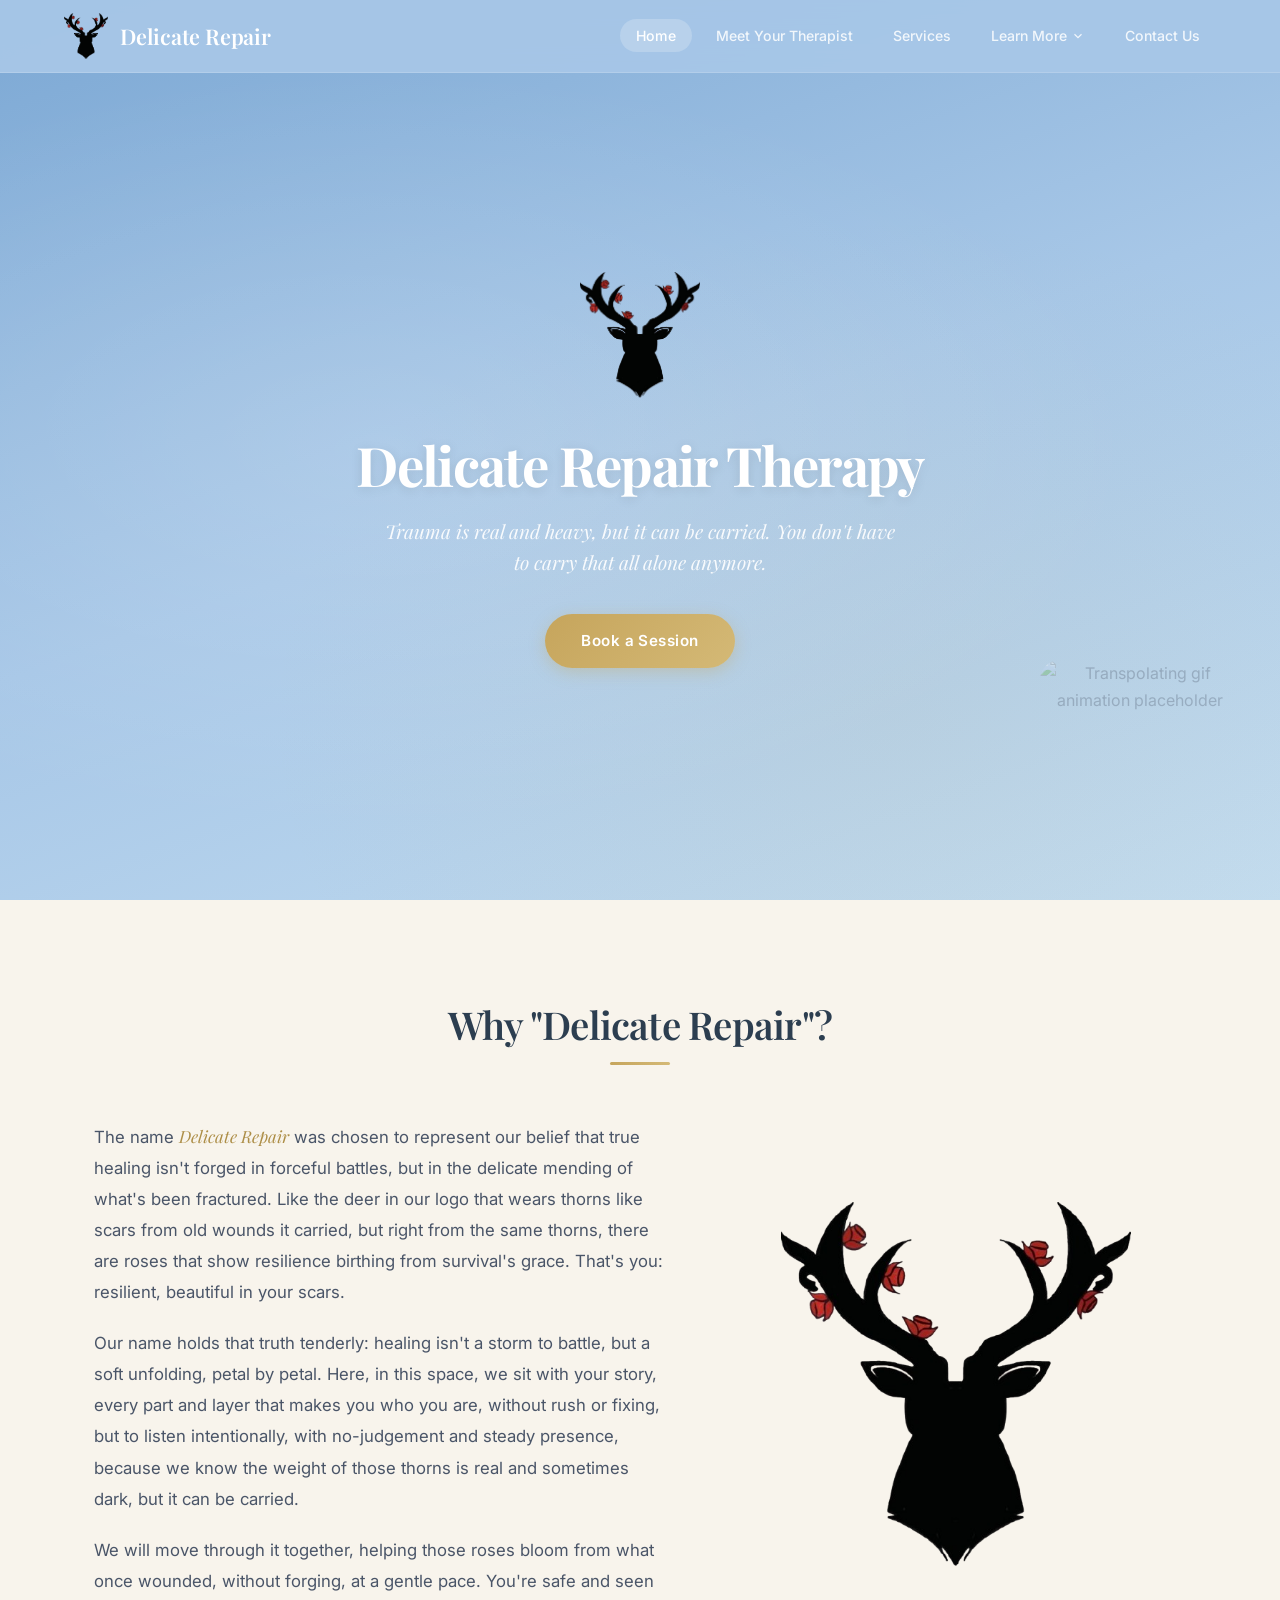
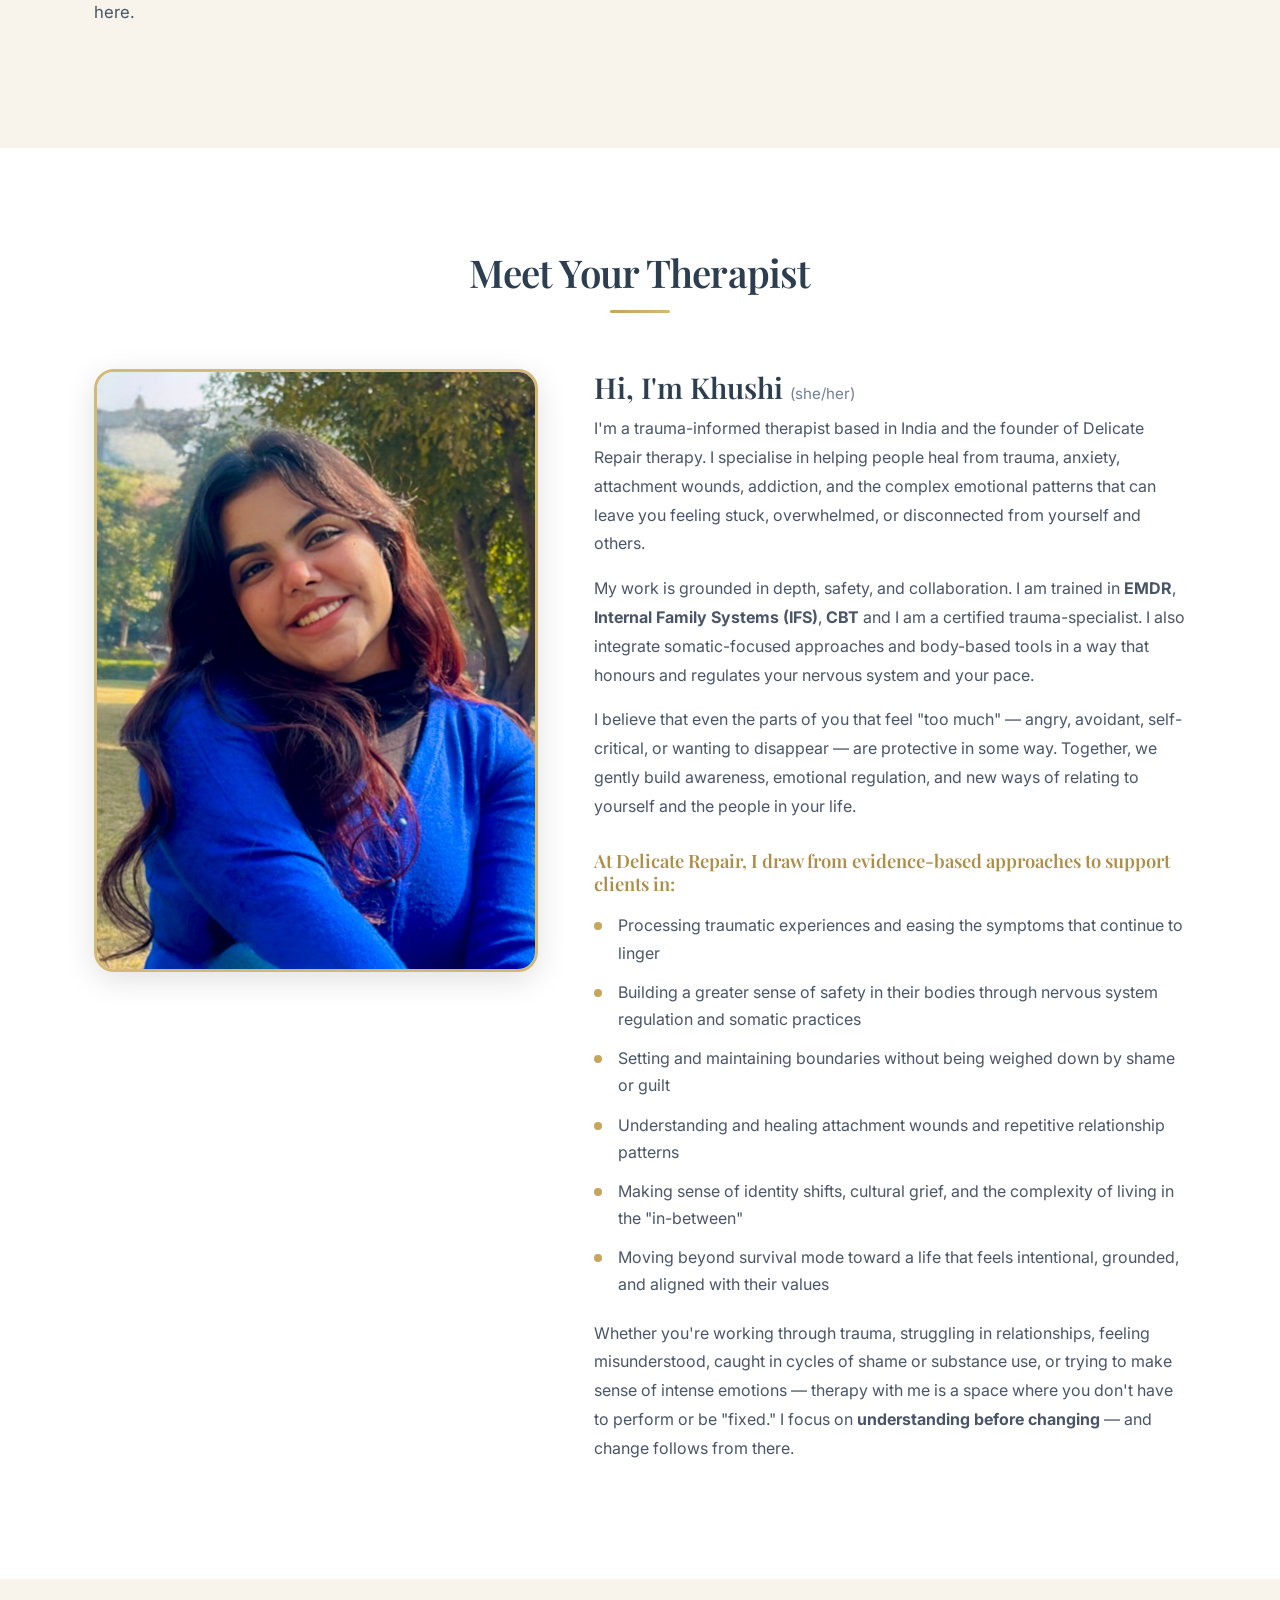
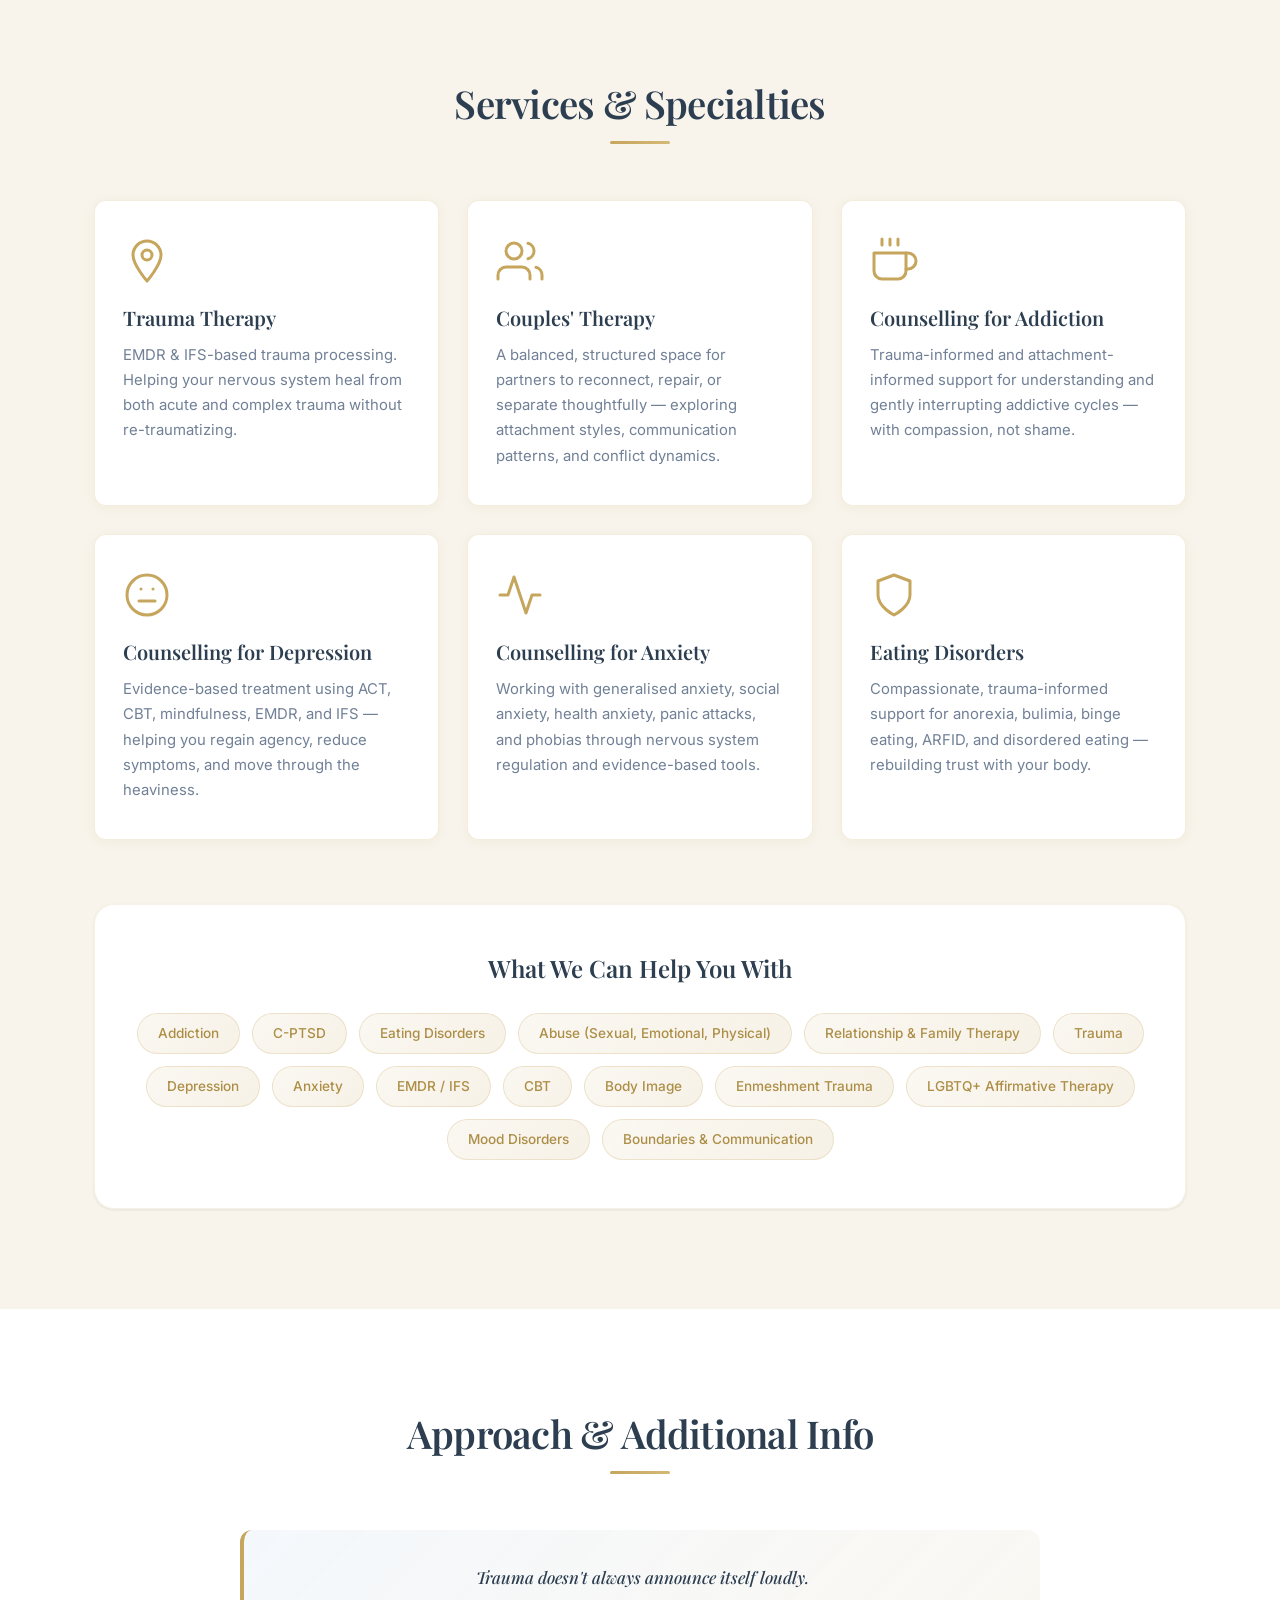
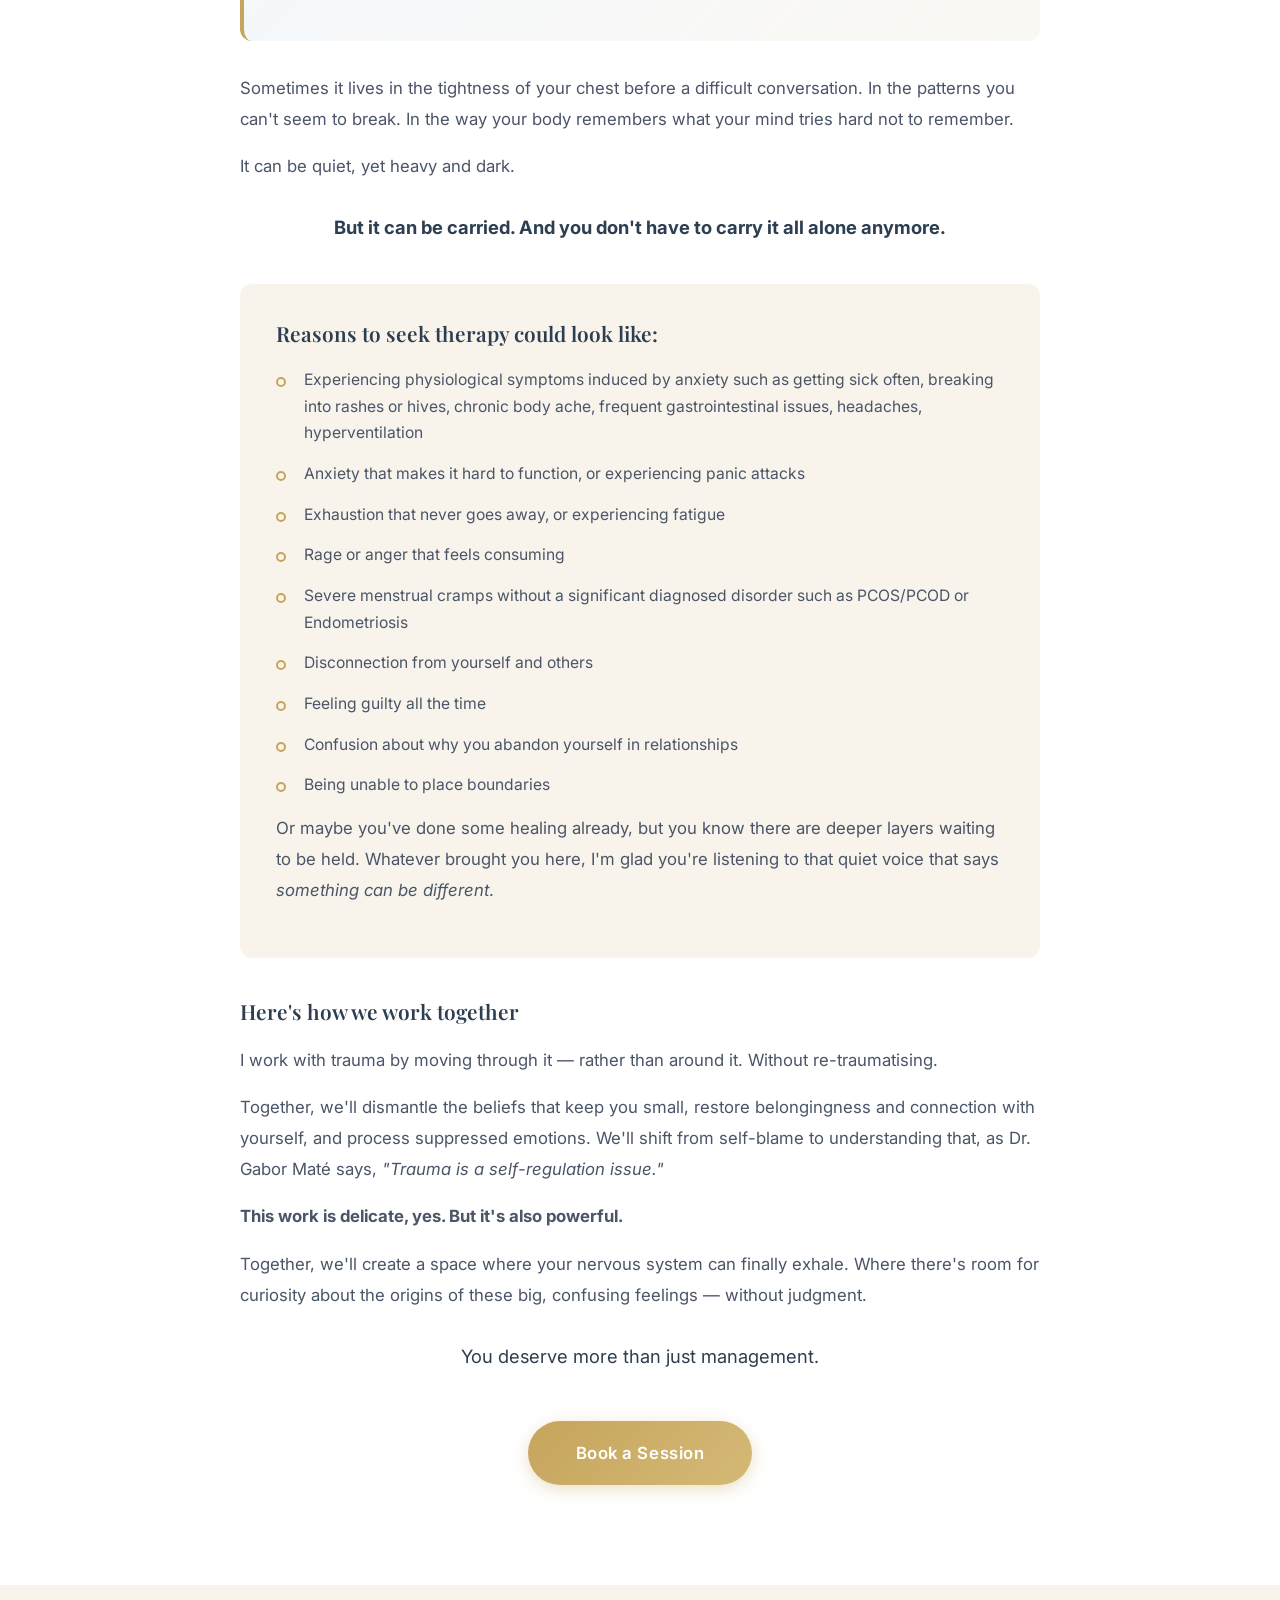
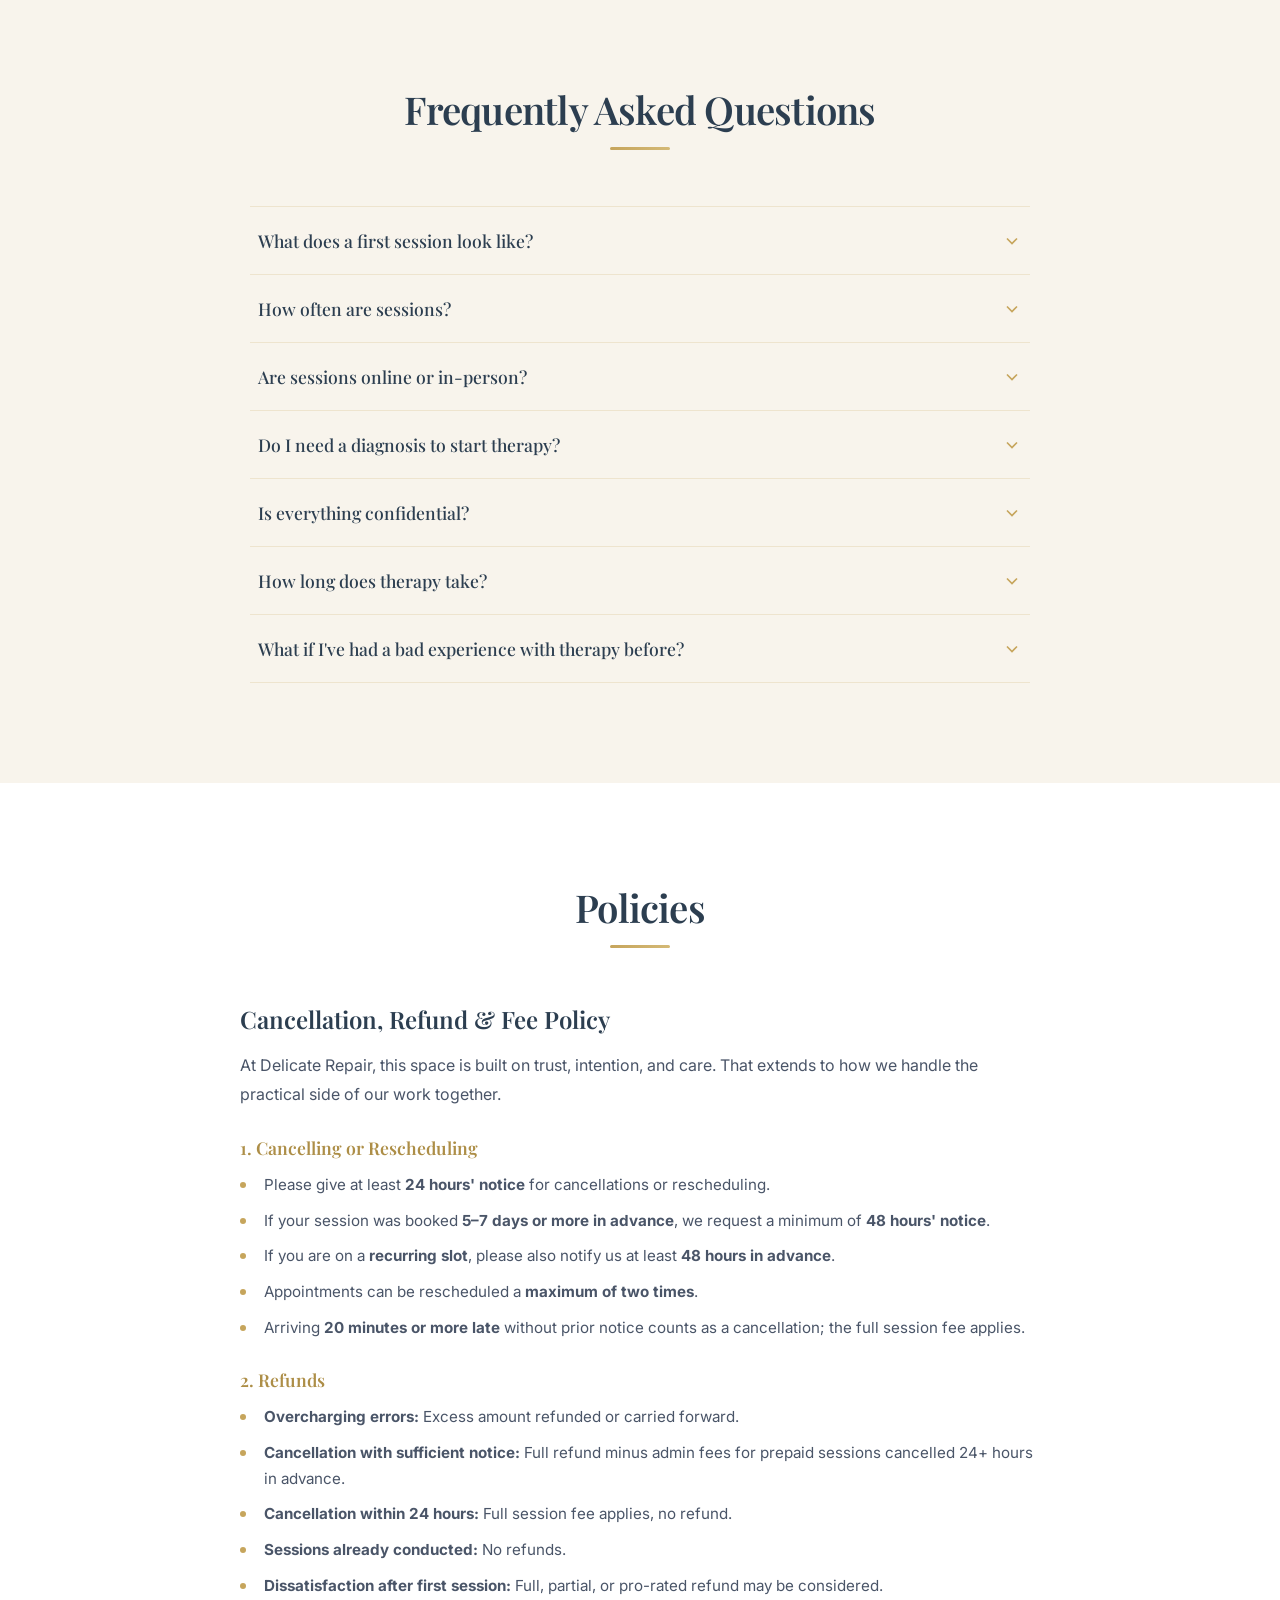
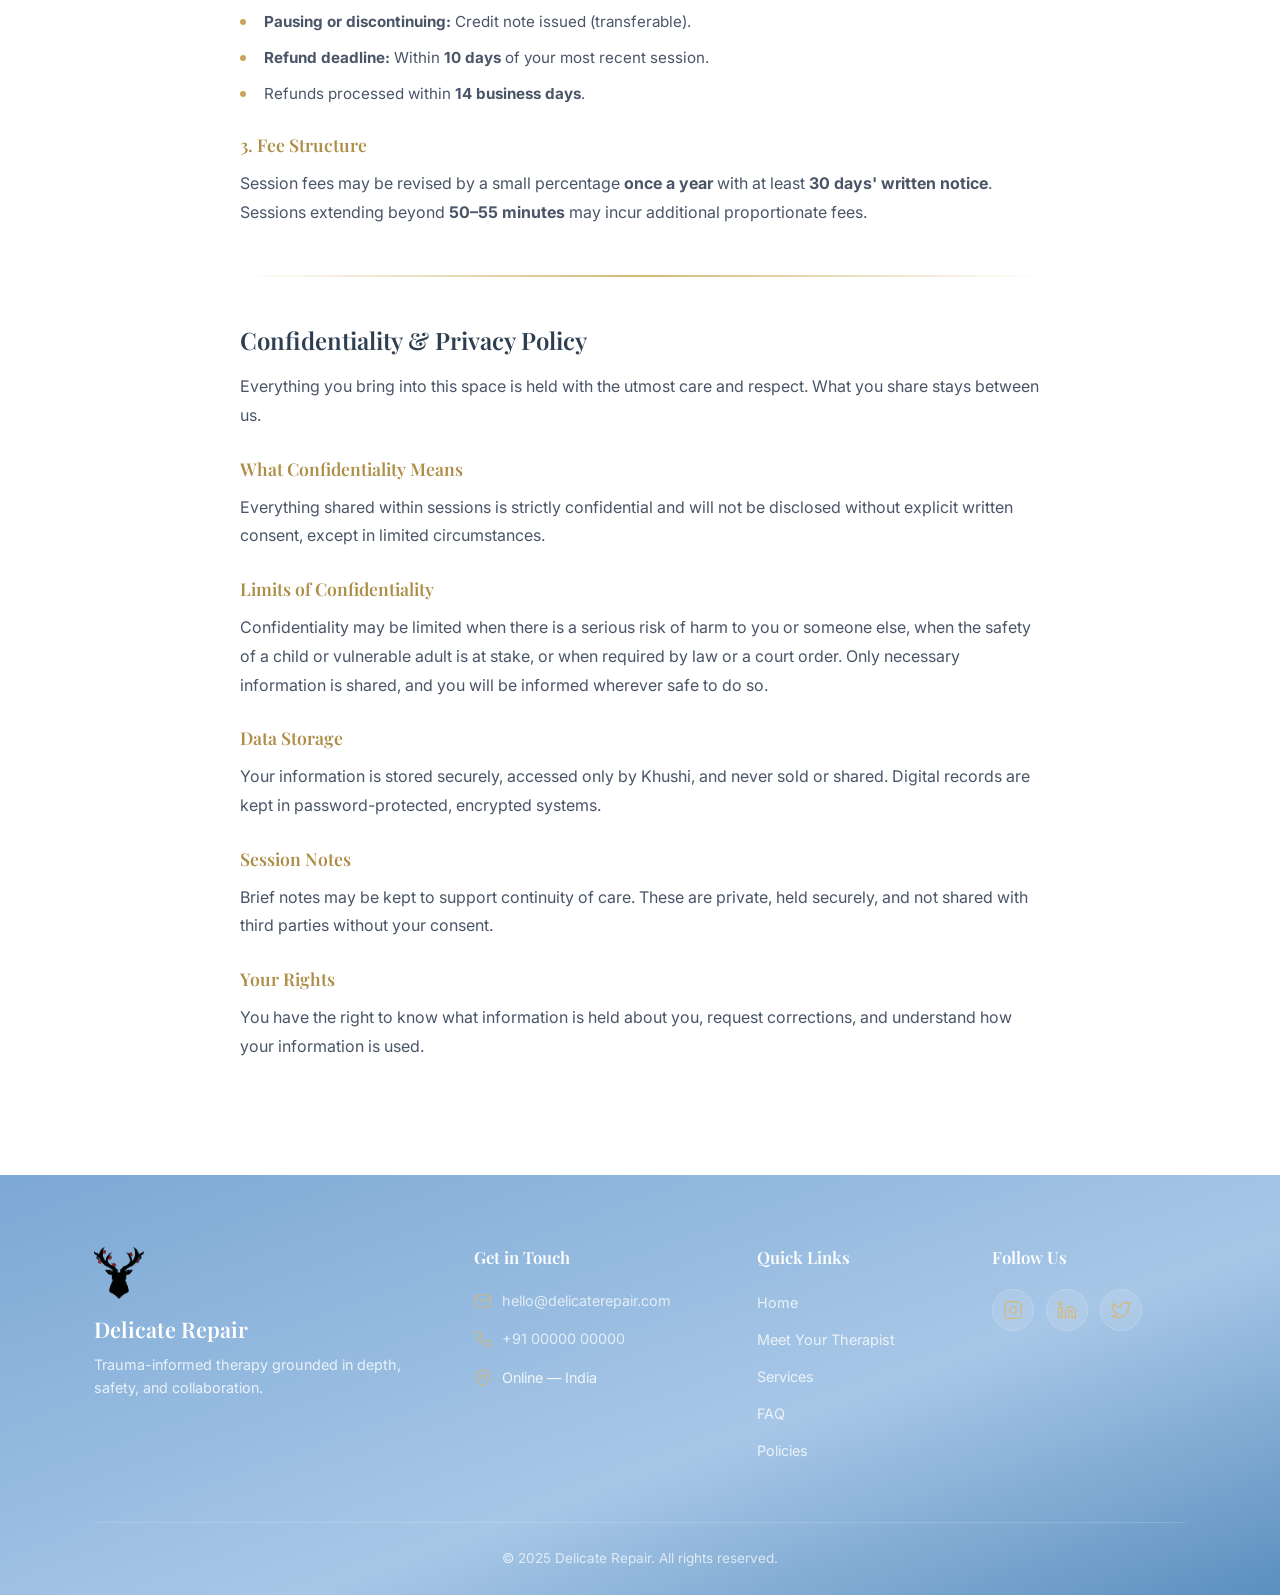
==== index.html @ 05bb2ee9 "feat: Implement initial website structure and content for Delicate Repair Therapy, including HTML, C" ====
<!DOCTYPE html>
<html lang="en">
<head>
  <meta charset="UTF-8">
  <meta name="viewport" content="width=device-width, initial-scale=1.0">
  <title>Delicate Repair — Therapy Services</title>
  <meta name="description" content="Delicate Repair Therapy — Trauma-informed, compassionate therapy by Khushi. Specialising in EMDR, IFS, CBT, couples therapy, anxiety, depression, addiction, and eating disorders.">
  <link rel="preconnect" href="https://fonts.googleapis.com">
  <link rel="preconnect" href="https://fonts.gstatic.com" crossorigin>
  <link href="https://fonts.googleapis.com/css2?family=Playfair+Display:ital,wght@0,400;0,500;0,600;0,700;1,400;1,500&family=Inter:wght@300;400;500;600&display=swap" rel="stylesheet">
  <link rel="stylesheet" href="styles.css">
</head>
<body>

  <!-- ===================== NAVIGATION ===================== -->
  <nav class="navbar" id="navbar">
    <div class="nav-container">
      <a href="#home" class="nav-brand">
        <img src="logo.png" alt="Delicate Repair deer logo with thorns and roses" class="nav-logo">
        <span class="nav-title">Delicate Repair</span>
      </a>
      <button class="nav-toggle" id="navToggle" aria-label="Toggle navigation">
        <span></span>
        <span></span>
        <span></span>
      </button>
      <ul class="nav-links" id="navLinks">
        <li><a href="#home" class="nav-link active">Home</a></li>
        <li><a href="#meet-therapist" class="nav-link">Meet Your Therapist</a></li>
        <li><a href="#services" class="nav-link">Services</a></li>
        <li class="nav-dropdown">
          <a href="#learn-more" class="nav-link nav-dropdown-toggle">Learn More
            <svg class="dropdown-arrow" viewBox="0 0 24 24" fill="none" stroke="currentColor" stroke-width="2"><polyline points="6 9 12 15 18 9"/></svg>
          </a>
          <ul class="nav-dropdown-menu">
            <li><a href="#learn-more" class="nav-link">Additional Details</a></li>
            <li><a href="#faq" class="nav-link">FAQs</a></li>
            <li><a href="#policies" class="nav-link">Policies</a></li>
          </ul>
        </li>
        <li><a href="#contact" class="nav-link">Contact Us</a></li>
      </ul>
    </div>
  </nav>

  <!-- ===================== HERO ===================== -->
  <header class="hero" id="home">
    <div class="hero-overlay"></div>
    <div class="hero-content">
      <img src="logo.png" alt="Delicate Repair main logo — deer with thorns and roses" class="hero-logo">
      <h1 class="hero-headline">Delicate Repair Therapy</h1>
      <p class="hero-tagline">Trauma is real and heavy, but it can be carried. You don't have to carry that all alone anymore.</p>
      <a href="#contact" class="btn btn-accent">Book a Session</a>
    </div>
    <div class="hero-gif-placeholder">
      <img src="https://placehold.co/300x300/a7c7e7/ffffff?text=Transpolating+GIF" alt="Transpolating gif animation placeholder" class="hero-gif">
    </div>
  </header>

  <!-- ===================== WHY DELICATE REPAIR ===================== -->
  <section class="section" id="about-name">
    <div class="container">
      <h2 class="section-title">Why "Delicate Repair"?</h2>
      <div class="section-divider"></div>
      <div class="about-name-content">
        <div class="about-name-text">
          <p>The name <em>Delicate Repair</em> was chosen to represent our belief that true healing isn't forged in forceful battles, but in the delicate mending of what's been fractured. Like the deer in our logo that wears thorns like scars from old wounds it carried, but right from the same thorns, there are roses that show resilience birthing from survival's grace. That's you: resilient, beautiful in your scars.</p>
          <p>Our name holds that truth tenderly: healing isn't a storm to battle, but a soft unfolding, petal by petal. Here, in this space, we sit with your story, every part and layer that makes you who you are, without rush or fixing, but to listen intentionally, with no-judgement and steady presence, because we know the weight of those thorns is real and sometimes dark, but it can be carried.</p>
          <p>We will move through it together, helping those roses bloom from what once wounded, without forging, at a gentle pace. You're safe and seen here.</p>
        </div>
        <div class="about-name-visual">
          <img src="logo.png" alt="Deer with thorns and roses logo artwork" class="about-img">
        </div>
      </div>
    </div>
  </section>

  <!-- ===================== MEET YOUR THERAPIST ===================== -->
  <section class="section section-alt" id="meet-therapist">
    <div class="container">
      <h2 class="section-title">Meet Your Therapist</h2>
      <div class="section-divider"></div>
      <div class="therapist-content">
        <div class="therapist-portrait">
          <img src="khushi_image.JPG" alt="Portrait of Khushi, therapist and founder of Delicate Repair" class="therapist-img">
        </div>
        <div class="therapist-text">
          <h3>Hi, I'm Khushi <span class="pronoun">(she/her)</span></h3>
          <p>I'm a trauma-informed therapist based in India and the founder of Delicate Repair therapy. I specialise in helping people heal from trauma, anxiety, attachment wounds, addiction, and the complex emotional patterns that can leave you feeling stuck, overwhelmed, or disconnected from yourself and others.</p>
          <p>My work is grounded in depth, safety, and collaboration. I am trained in <strong>EMDR</strong>, <strong>Internal Family Systems (IFS)</strong>, <strong>CBT</strong> and I am a certified trauma-specialist. I also integrate somatic-focused approaches and body-based tools in a way that honours and regulates your nervous system and your pace.</p>
          <p>I believe that even the parts of you that feel "too much" — angry, avoidant, self-critical, or wanting to disappear — are protective in some way. Together, we gently build awareness, emotional regulation, and new ways of relating to yourself and the people in your life.</p>

          <h4>At Delicate Repair, I draw from evidence-based approaches to support clients in:</h4>
          <ul class="therapist-list">
            <li>Processing traumatic experiences and easing the symptoms that continue to linger</li>
            <li>Building a greater sense of safety in their bodies through nervous system regulation and somatic practices</li>
            <li>Setting and maintaining boundaries without being weighed down by shame or guilt</li>
            <li>Understanding and healing attachment wounds and repetitive relationship patterns</li>
            <li>Making sense of identity shifts, cultural grief, and the complexity of living in the "in-between"</li>
            <li>Moving beyond survival mode toward a life that feels intentional, grounded, and aligned with their values</li>
          </ul>
          <p>Whether you're working through trauma, struggling in relationships, feeling misunderstood, caught in cycles of shame or substance use, or trying to make sense of intense emotions — therapy with me is a space where you don't have to perform or be "fixed." I focus on <strong>understanding before changing</strong> — and change follows from there.</p>
        </div>
      </div>
    </div>
  </section>

  <!-- ===================== SERVICES ===================== -->
  <section class="section" id="services">
    <div class="container">
      <h2 class="section-title">Services & Specialties</h2>
      <div class="section-divider"></div>

      <div class="services-grid">
        <!-- Trauma Therapy -->
        <div class="service-card">
          <div class="service-icon">
            <svg viewBox="0 0 24 24" fill="none" stroke="currentColor" stroke-width="1.5" stroke-linecap="round" stroke-linejoin="round"><path d="M12 2a7 7 0 0 1 7 7c0 5-7 13-7 13S5 14 5 9a7 7 0 0 1 7-7z"/><circle cx="12" cy="9" r="2.5"/></svg>
          </div>
          <h3>Trauma Therapy</h3>
          <p>EMDR & IFS-based trauma processing. Helping your nervous system heal from both acute and complex trauma without re-traumatizing.</p>
        </div>

        <!-- Couples' Therapy -->
        <div class="service-card">
          <div class="service-icon">
            <svg viewBox="0 0 24 24" fill="none" stroke="currentColor" stroke-width="1.5" stroke-linecap="round" stroke-linejoin="round"><path d="M17 21v-2a4 4 0 0 0-4-4H5a4 4 0 0 0-4 4v2"/><circle cx="9" cy="7" r="4"/><path d="M23 21v-2a4 4 0 0 0-3-3.87"/><path d="M16 3.13a4 4 0 0 1 0 7.75"/></svg>
          </div>
          <h3>Couples' Therapy</h3>
          <p>A balanced, structured space for partners to reconnect, repair, or separate thoughtfully — exploring attachment styles, communication patterns, and conflict dynamics.</p>
        </div>

        <!-- Counselling for Addiction -->
        <div class="service-card">
          <div class="service-icon">
            <svg viewBox="0 0 24 24" fill="none" stroke="currentColor" stroke-width="1.5" stroke-linecap="round" stroke-linejoin="round"><path d="M18 8h1a4 4 0 0 1 0 8h-1"/><path d="M2 8h16v9a4 4 0 0 1-4 4H6a4 4 0 0 1-4-4V8z"/><line x1="6" y1="1" x2="6" y2="4"/><line x1="10" y1="1" x2="10" y2="4"/><line x1="14" y1="1" x2="14" y2="4"/></svg>
          </div>
          <h3>Counselling for Addiction</h3>
          <p>Trauma-informed and attachment-informed support for understanding and gently interrupting addictive cycles — with compassion, not shame.</p>
        </div>

        <!-- Counselling for Depression -->
        <div class="service-card">
          <div class="service-icon">
            <svg viewBox="0 0 24 24" fill="none" stroke="currentColor" stroke-width="1.5" stroke-linecap="round" stroke-linejoin="round"><circle cx="12" cy="12" r="10"/><path d="M8 15h8"/><line x1="9" y1="9" x2="9.01" y2="9"/><line x1="15" y1="9" x2="15.01" y2="9"/></svg>
          </div>
          <h3>Counselling for Depression</h3>
          <p>Evidence-based treatment using ACT, CBT, mindfulness, EMDR, and IFS — helping you regain agency, reduce symptoms, and move through the heaviness.</p>
        </div>

        <!-- Counselling for Anxiety -->
        <div class="service-card">
          <div class="service-icon">
            <svg viewBox="0 0 24 24" fill="none" stroke="currentColor" stroke-width="1.5" stroke-linecap="round" stroke-linejoin="round"><path d="M22 12h-4l-3 9L9 3l-3 9H2"/></svg>
          </div>
          <h3>Counselling for Anxiety</h3>
          <p>Working with generalised anxiety, social anxiety, health anxiety, panic attacks, and phobias through nervous system regulation and evidence-based tools.</p>
        </div>

        <!-- Eating Disorders -->
        <div class="service-card">
          <div class="service-icon">
            <svg viewBox="0 0 24 24" fill="none" stroke="currentColor" stroke-width="1.5" stroke-linecap="round" stroke-linejoin="round"><path d="M12 22s8-4 8-10V5l-8-3-8 3v7c0 6 8 10 8 10z"/></svg>
          </div>
          <h3>Eating Disorders</h3>
          <p>Compassionate, trauma-informed support for anorexia, bulimia, binge eating, ARFID, and disordered eating — rebuilding trust with your body.</p>
        </div>
      </div>

      <!-- Who We Help With -->
      <div class="who-we-help">
        <h3>What We Can Help You With</h3>
        <div class="help-tags">
          <span class="help-tag">Addiction</span>
          <span class="help-tag">C-PTSD</span>
          <span class="help-tag">Eating Disorders</span>
          <span class="help-tag">Abuse (Sexual, Emotional, Physical)</span>
          <span class="help-tag">Relationship & Family Therapy</span>
          <span class="help-tag">Trauma</span>
          <span class="help-tag">Depression</span>
          <span class="help-tag">Anxiety</span>
          <span class="help-tag">EMDR / IFS</span>
          <span class="help-tag">CBT</span>
          <span class="help-tag">Body Image</span>
          <span class="help-tag">Enmeshment Trauma</span>
          <span class="help-tag">LGBTQ+ Affirmative Therapy</span>
          <span class="help-tag">Mood Disorders</span>
          <span class="help-tag">Boundaries & Communication</span>
        </div>
      </div>
    </div>
  </section>

  <!-- ===================== LEARN MORE ===================== -->
  <section class="section section-alt" id="learn-more">
    <div class="container">
      <h2 class="section-title">Approach & Additional Info</h2>
      <div class="section-divider"></div>
      <div class="learn-more-content">
        <div class="learn-intro">
          <blockquote class="feature-quote">
            <p>Trauma doesn't always announce itself loudly.</p>
          </blockquote>
          <p>Sometimes it lives in the tightness of your chest before a difficult conversation. In the patterns you can't seem to break. In the way your body remembers what your mind tries hard not to remember.</p>
          <p>It can be quiet, yet heavy and dark.</p>
          <p class="highlight-text"><strong>But it can be carried. And you don't have to carry it all alone anymore.</strong></p>
        </div>

        <div class="learn-reasons">
          <h3>Reasons to seek therapy could look like:</h3>
          <ul class="reasons-list">
            <li>Experiencing physiological symptoms induced by anxiety such as getting sick often, breaking into rashes or hives, chronic body ache, frequent gastrointestinal issues, headaches, hyperventilation</li>
            <li>Anxiety that makes it hard to function, or experiencing panic attacks</li>
            <li>Exhaustion that never goes away, or experiencing fatigue</li>
            <li>Rage or anger that feels consuming</li>
            <li>Severe menstrual cramps without a significant diagnosed disorder such as PCOS/PCOD or Endometriosis</li>
            <li>Disconnection from yourself and others</li>
            <li>Feeling guilty all the time</li>
            <li>Confusion about why you abandon yourself in relationships</li>
            <li>Being unable to place boundaries</li>
          </ul>
          <p>Or maybe you've done some healing already, but you know there are deeper layers waiting to be held. Whatever brought you here, I'm glad you're listening to that quiet voice that says <em>something can be different</em>.</p>
        </div>

        <div class="learn-approach">
          <h3>Here's how we work together</h3>
          <p>I work with trauma by moving through it — rather than around it. Without re-traumatising.</p>
          <p>Together, we'll dismantle the beliefs that keep you small, restore belongingness and connection with yourself, and process suppressed emotions. We'll shift from self-blame to understanding that, as Dr. Gabor Maté says, <em>"Trauma is a self-regulation issue."</em></p>
          <p><strong>This work is delicate, yes. But it's also powerful.</strong></p>
          <p>Together, we'll create a space where your nervous system can finally exhale. Where there's room for curiosity about the origins of these big, confusing feelings — without judgment.</p>
          <p class="highlight-text">You deserve more than just management.</p>
        </div>

        <div class="learn-cta">
          <a href="#contact" class="btn btn-accent btn-large">Book a Session</a>
        </div>
      </div>
    </div>
  </section>

  <!-- ===================== FAQ ===================== -->
  <section class="section" id="faq">
    <div class="container">
      <h2 class="section-title">Frequently Asked Questions</h2>
      <div class="section-divider"></div>

      <div class="faq-list">
        <div class="faq-item">
          <button class="faq-question" aria-expanded="false">
            <span>What does a first session look like?</span>
            <svg class="faq-icon" viewBox="0 0 24 24" fill="none" stroke="currentColor" stroke-width="2"><polyline points="6 9 12 15 18 9"/></svg>
          </button>
          <div class="faq-answer">
            <p>The first session is a space to get to know each other. There's no pressure to share everything right away. We'll talk about what brought you here, what you're hoping to find, and I'll share how I work. It's as much about you getting a sense of whether this feels like the right fit as it is about me understanding your situation.</p>
          </div>
        </div>

        <div class="faq-item">
          <button class="faq-question" aria-expanded="false">
            <span>How often are sessions?</span>
            <svg class="faq-icon" viewBox="0 0 24 24" fill="none" stroke="currentColor" stroke-width="2"><polyline points="6 9 12 15 18 9"/></svg>
          </button>
          <div class="faq-answer">
            <p>Frequency varies depending on what you need. Most clients begin with weekly sessions. As things shift, we may move to fortnightly. The rhythm is collaborative — your life, schedule, and pace shape it.</p>
          </div>
        </div>

        <div class="faq-item">
          <button class="faq-question" aria-expanded="false">
            <span>Are sessions online or in-person?</span>
            <svg class="faq-icon" viewBox="0 0 24 24" fill="none" stroke="currentColor" stroke-width="2"><polyline points="6 9 12 15 18 9"/></svg>
          </button>
          <div class="faq-answer">
            <p>Sessions are currently conducted online via video call, making therapy accessible wherever you are in India. This also means flexible scheduling, without the commute.</p>
          </div>
        </div>

        <div class="faq-item">
          <button class="faq-question" aria-expanded="false">
            <span>Do I need a diagnosis to start therapy?</span>
            <svg class="faq-icon" viewBox="0 0 24 24" fill="none" stroke="currentColor" stroke-width="2"><polyline points="6 9 12 15 18 9"/></svg>
          </button>
          <div class="faq-answer">
            <p>Not at all. Many people come to therapy without a formal diagnosis — and that's completely fine. You don't need a label to deserve support. If you feel something is off, or if life just feels harder than it should, that's reason enough.</p>
          </div>
        </div>

        <div class="faq-item">
          <button class="faq-question" aria-expanded="false">
            <span>Is everything confidential?</span>
            <svg class="faq-icon" viewBox="0 0 24 24" fill="none" stroke="currentColor" stroke-width="2"><polyline points="6 9 12 15 18 9"/></svg>
          </button>
          <div class="faq-answer">
            <p>Yes. Confidentiality is a foundational part of the therapeutic relationship. Everything you share is protected. There are specific, legally required exceptions (e.g., if there is an imminent risk of harm) which will be clearly explained at the start of our work together.</p>
          </div>
        </div>

        <div class="faq-item">
          <button class="faq-question" aria-expanded="false">
            <span>How long does therapy take?</span>
            <svg class="faq-icon" viewBox="0 0 24 24" fill="none" stroke="currentColor" stroke-width="2"><polyline points="6 9 12 15 18 9"/></svg>
          </button>
          <div class="faq-answer">
            <p>There's no fixed answer. Some people work through a specific challenge in a few months; others engage in longer-term work to address deeper patterns. We'll check in regularly about how things are going and what feels right for the next phase of your journey.</p>
          </div>
        </div>

        <div class="faq-item">
          <button class="faq-question" aria-expanded="false">
            <span>What if I've had a bad experience with therapy before?</span>
            <svg class="faq-icon" viewBox="0 0 24 24" fill="none" stroke="currentColor" stroke-width="2"><polyline points="6 9 12 15 18 9"/></svg>
          </button>
          <div class="faq-answer">
            <p>That's worth naming — and it matters. Past therapeutic experiences (even difficult ones) tell us something important about what you need. I take the fit between therapist and client seriously, and I'm always open to feedback about how things are going.</p>
          </div>
        </div>
      </div>
    </div>
  </section>

  <!-- ===================== POLICIES ===================== -->
  <section class="section section-alt" id="policies">
    <div class="container">
      <h2 class="section-title">Policies</h2>
      <div class="section-divider"></div>

      <div class="policies-content">
        <!-- Refund & Cancellation -->
        <div class="policy-block">
          <h3>Cancellation, Refund & Fee Policy</h3>
          <p>At Delicate Repair, this space is built on trust, intention, and care. That extends to how we handle the practical side of our work together.</p>

          <h4>1. Cancelling or Rescheduling</h4>
          <ul>
            <li>Please give at least <strong>24 hours' notice</strong> for cancellations or rescheduling.</li>
            <li>If your session was booked <strong>5–7 days or more in advance</strong>, we request a minimum of <strong>48 hours' notice</strong>.</li>
            <li>If you are on a <strong>recurring slot</strong>, please also notify us at least <strong>48 hours in advance</strong>.</li>
            <li>Appointments can be rescheduled a <strong>maximum of two times</strong>.</li>
            <li>Arriving <strong>20 minutes or more late</strong> without prior notice counts as a cancellation; the full session fee applies.</li>
          </ul>

          <h4>2. Refunds</h4>
          <ul>
            <li><strong>Overcharging errors:</strong> Excess amount refunded or carried forward.</li>
            <li><strong>Cancellation with sufficient notice:</strong> Full refund minus admin fees for prepaid sessions cancelled 24+ hours in advance.</li>
            <li><strong>Cancellation within 24 hours:</strong> Full session fee applies, no refund.</li>
            <li><strong>Sessions already conducted:</strong> No refunds.</li>
            <li><strong>Dissatisfaction after first session:</strong> Full, partial, or pro-rated refund may be considered.</li>
            <li><strong>Pausing or discontinuing:</strong> Credit note issued (transferable).</li>
            <li><strong>Refund deadline:</strong> Within <strong>10 days</strong> of your most recent session.</li>
            <li>Refunds processed within <strong>14 business days</strong>.</li>
          </ul>

          <h4>3. Fee Structure</h4>
          <p>Session fees may be revised by a small percentage <strong>once a year</strong> with at least <strong>30 days' written notice</strong>. Sessions extending beyond <strong>50–55 minutes</strong> may incur additional proportionate fees.</p>
        </div>

        <div class="policy-divider"></div>

        <!-- Confidentiality & Privacy -->
        <div class="policy-block">
          <h3>Confidentiality & Privacy Policy</h3>
          <p>Everything you bring into this space is held with the utmost care and respect. What you share stays between us.</p>

          <h4>What Confidentiality Means</h4>
          <p>Everything shared within sessions is strictly confidential and will not be disclosed without explicit written consent, except in limited circumstances.</p>

          <h4>Limits of Confidentiality</h4>
          <p>Confidentiality may be limited when there is a serious risk of harm to you or someone else, when the safety of a child or vulnerable adult is at stake, or when required by law or a court order. Only necessary information is shared, and you will be informed wherever safe to do so.</p>

          <h4>Data Storage</h4>
          <p>Your information is stored securely, accessed only by Khushi, and never sold or shared. Digital records are kept in password-protected, encrypted systems.</p>

          <h4>Session Notes</h4>
          <p>Brief notes may be kept to support continuity of care. These are private, held securely, and not shared with third parties without your consent.</p>

          <h4>Your Rights</h4>
          <p>You have the right to know what information is held about you, request corrections, and understand how your information is used.</p>
        </div>
      </div>
    </div>
  </section>

  <!-- ===================== FOOTER / CONTACT ===================== -->
  <footer class="footer" id="contact">
    <div class="container">
      <div class="footer-grid">
        <div class="footer-brand">
          <img src="logo.png" alt="Delicate Repair logo" class="footer-logo">
          <h3>Delicate Repair</h3>
          <p>Trauma-informed therapy grounded in depth, safety, and collaboration.</p>
        </div>

        <div class="footer-contact">
          <h4>Get in Touch</h4>
          <ul>
            <li>
              <svg viewBox="0 0 24 24" fill="none" stroke="currentColor" stroke-width="1.5"><path d="M4 4h16c1.1 0 2 .9 2 2v12c0 1.1-.9 2-2 2H4c-1.1 0-2-.9-2-2V6c0-1.1.9-2 2-2z"/><polyline points="22,6 12,13 2,6"/></svg>
              <a href="mailto:hello@delicaterepair.com">hello@delicaterepair.com</a>
            </li>
            <li>
              <svg viewBox="0 0 24 24" fill="none" stroke="currentColor" stroke-width="1.5"><path d="M22 16.92v3a2 2 0 0 1-2.18 2 19.79 19.79 0 0 1-8.63-3.07 19.5 19.5 0 0 1-6-6 19.79 19.79 0 0 1-3.07-8.67A2 2 0 0 1 4.11 2h3a2 2 0 0 1 2 1.72 12.84 12.84 0 0 0 .7 2.81 2 2 0 0 1-.45 2.11L8.09 9.91a16 16 0 0 0 6 6l1.27-1.27a2 2 0 0 1 2.11-.45 12.84 12.84 0 0 0 2.81.7A2 2 0 0 1 22 16.92z"/></svg>
              <a href="tel:+910000000000">+91 00000 00000</a>
            </li>
            <li>
              <svg viewBox="0 0 24 24" fill="none" stroke="currentColor" stroke-width="1.5"><path d="M21 10c0 7-9 13-9 13s-9-6-9-13a9 9 0 0 1 18 0z"/><circle cx="12" cy="10" r="3"/></svg>
              <span>Online — India</span>
            </li>
          </ul>
        </div>

        <div class="footer-links">
          <h4>Quick Links</h4>
          <ul>
            <li><a href="#home">Home</a></li>
            <li><a href="#meet-therapist">Meet Your Therapist</a></li>
            <li><a href="#services">Services</a></li>
            <li><a href="#faq">FAQ</a></li>
            <li><a href="#policies">Policies</a></li>
          </ul>
        </div>

        <div class="footer-social">
          <h4>Follow Us</h4>
          <div class="social-icons">
            <a href="#" aria-label="Instagram" class="social-icon">
              <svg viewBox="0 0 24 24" fill="none" stroke="currentColor" stroke-width="1.5"><rect x="2" y="2" width="20" height="20" rx="5" ry="5"/><path d="M16 11.37A4 4 0 1 1 12.63 8 4 4 0 0 1 16 11.37z"/><line x1="17.5" y1="6.5" x2="17.51" y2="6.5"/></svg>
            </a>
            <a href="#" aria-label="LinkedIn" class="social-icon">
              <svg viewBox="0 0 24 24" fill="none" stroke="currentColor" stroke-width="1.5"><path d="M16 8a6 6 0 0 1 6 6v7h-4v-7a2 2 0 0 0-2-2 2 2 0 0 0-2 2v7h-4v-7a6 6 0 0 1 6-6z"/><rect x="2" y="9" width="4" height="12"/><circle cx="4" cy="4" r="2"/></svg>
            </a>
            <a href="#" aria-label="Twitter / X" class="social-icon">
              <svg viewBox="0 0 24 24" fill="none" stroke="currentColor" stroke-width="1.5"><path d="M23 3a10.9 10.9 0 0 1-3.14 1.53 4.48 4.48 0 0 0-7.86 3v1A10.66 10.66 0 0 1 3 4s-4 9 5 13a11.64 11.64 0 0 1-7 2c9 5 20 0 20-11.5a4.5 4.5 0 0 0-.08-.83A7.72 7.72 0 0 0 23 3z"/></svg>
            </a>
          </div>
        </div>
      </div>

      <div class="footer-bottom">
        <p>&copy; 2025 Delicate Repair. All rights reserved.</p>
      </div>
    </div>
  </footer>

  <script src="script.js"></script>
</body>
</html>
---- styles.css ----
/* =====================================================
   DELICATE REPAIR — Design System & Styles
   ===================================================== */

/* ── CSS Variables ── */
:root {
  --primary: #a7c7e7;
  --primary-dark: #7ca8d4;
  --primary-deeper: #5b8fbe;
  --secondary: #f8f4ec;
  --secondary-dark: #efe9dc;
  --accent: #c6a55c;
  --accent-light: #d4b976;
  --accent-dark: #ad8e47;

  --text-dark: #2c3e50;
  --text-body: #4a5568;
  --text-light: #718096;
  --text-on-primary: #ffffff;
  --text-on-accent: #ffffff;

  --font-heading: 'Playfair Display', Georgia, 'Times New Roman', serif;
  --font-body: 'Inter', -apple-system, BlinkMacSystemFont, 'Segoe UI', sans-serif;

  --shadow-sm: 0 1px 3px rgba(0, 0, 0, 0.08);
  --shadow-md: 0 4px 16px rgba(0, 0, 0, 0.1);
  --shadow-lg: 0 8px 32px rgba(0, 0, 0, 0.12);
  --shadow-card: 0 2px 12px rgba(198, 165, 92, 0.1);

  --radius-sm: 6px;
  --radius-md: 12px;
  --radius-lg: 20px;
  --radius-full: 9999px;

  --transition: 0.3s cubic-bezier(0.4, 0, 0.2, 1);
  --transition-slow: 0.5s cubic-bezier(0.4, 0, 0.2, 1);
}

/* ── Reset & Base ── */
*,
*::before,
*::after {
  margin: 0;
  padding: 0;
  box-sizing: border-box;
}

html {
  scroll-behavior: smooth;
  scroll-padding-top: 80px;
}

body {
  font-family: var(--font-body);
  color: var(--text-body);
  background-color: var(--secondary);
  line-height: 1.7;
  font-size: 16px;
  -webkit-font-smoothing: antialiased;
  -moz-osx-font-smoothing: grayscale;
  overflow-x: hidden;
}

h1, h2, h3, h4, h5, h6 {
  font-family: var(--font-heading);
  color: var(--text-dark);
  line-height: 1.3;
  font-weight: 600;
}

a {
  color: inherit;
  text-decoration: none;
  transition: color var(--transition);
}

img {
  max-width: 100%;
  height: auto;
  display: block;
}

ul {
  list-style: none;
}

/* ── Utility ── */
.container {
  width: 100%;
  max-width: 1140px;
  margin: 0 auto;
  padding: 0 24px;
}

.section {
  padding: 100px 0;
  background-color: var(--secondary);
}

.section-alt {
  background-color: #ffffff;
}

.section-title {
  font-size: 2.4rem;
  text-align: center;
  color: var(--text-dark);
  margin-bottom: 12px;
  letter-spacing: -0.02em;
}

.section-divider {
  width: 60px;
  height: 3px;
  background: linear-gradient(90deg, var(--accent), var(--accent-light));
  border-radius: var(--radius-full);
  margin: 0 auto 56px;
}

/* ── Buttons ── */
.btn {
  display: inline-block;
  padding: 14px 36px;
  font-family: var(--font-body);
  font-size: 0.95rem;
  font-weight: 600;
  letter-spacing: 0.03em;
  border-radius: var(--radius-full);
  border: none;
  cursor: pointer;
  transition: all var(--transition);
  text-align: center;
}

.btn-accent {
  background: linear-gradient(135deg, var(--accent), var(--accent-light));
  color: var(--text-on-accent);
  box-shadow: 0 4px 16px rgba(198, 165, 92, 0.35);
}

.btn-accent:hover {
  background: linear-gradient(135deg, var(--accent-dark), var(--accent));
  box-shadow: 0 6px 24px rgba(198, 165, 92, 0.5);
  transform: translateY(-2px);
}

.btn-large {
  padding: 18px 48px;
  font-size: 1.05rem;
}

/* =====================================================
   NAVIGATION
   ===================================================== */
.navbar {
  position: fixed;
  top: 0;
  left: 0;
  width: 100%;
  z-index: 1000;
  background: rgba(167, 199, 231, 0.95);
  backdrop-filter: blur(12px);
  -webkit-backdrop-filter: blur(12px);
  transition: all var(--transition);
  border-bottom: 1px solid rgba(255, 255, 255, 0.15);
}

.navbar.scrolled {
  background: rgba(167, 199, 231, 1);
  box-shadow: var(--shadow-md);
}

.nav-container {
  display: flex;
  align-items: center;
  justify-content: space-between;
  max-width: 1200px;
  margin: 0 auto;
  padding: 0 24px;
  height: 72px;
}

.nav-brand {
  display: flex;
  align-items: center;
  gap: 12px;
}

.nav-logo {
  width: 44px;
  height: auto;
  object-fit: contain;
}

.nav-title {
  font-family: var(--font-heading);
  font-size: 1.35rem;
  font-weight: 600;
  color: var(--text-on-primary);
  letter-spacing: -0.01em;
}

.nav-links {
  display: flex;
  align-items: center;
  gap: 8px;
}

.nav-link {
  padding: 8px 16px;
  font-size: 0.88rem;
  font-weight: 500;
  color: var(--text-on-primary);
  border-radius: var(--radius-full);
  transition: all var(--transition);
  opacity: 0.85;
}

.nav-link:hover,
.nav-link.active {
  opacity: 1;
  background: rgba(255, 255, 255, 0.2);
}

/* Dropdown */
.nav-dropdown {
  position: relative;
}

.nav-dropdown-toggle {
  display: flex;
  align-items: center;
  gap: 4px;
}

.dropdown-arrow {
  width: 14px;
  height: 14px;
  transition: transform var(--transition);
}

.nav-dropdown:hover .dropdown-arrow {
  transform: rotate(180deg);
}

.nav-dropdown-menu {
  position: absolute;
  top: 100%;
  left: 50%;
  transform: translateX(-50%) translateY(4px);
  min-width: 180px;
  background: var(--primary-dark);
  border-radius: var(--radius-sm);
  box-shadow: var(--shadow-lg);
  padding: 8px 0;
  opacity: 0;
  visibility: hidden;
  pointer-events: none;
  transition: all var(--transition);
}

.nav-dropdown:hover .nav-dropdown-menu {
  opacity: 1;
  visibility: visible;
  pointer-events: auto;
  transform: translateX(-50%) translateY(0);
}

.nav-dropdown-menu .nav-link {
  display: block;
  padding: 10px 20px;
  border-radius: 0;
  font-size: 0.86rem;
  white-space: nowrap;
}

.nav-dropdown-menu .nav-link:hover {
  background: rgba(255, 255, 255, 0.15);
}

/* Hamburger */
.nav-toggle {
  display: none;
  flex-direction: column;
  gap: 5px;
  padding: 8px;
  background: none;
  border: none;
  cursor: pointer;
}

.nav-toggle span {
  display: block;
  width: 24px;
  height: 2px;
  background: var(--text-on-primary);
  border-radius: 2px;
  transition: all var(--transition);
}

.nav-toggle.active span:nth-child(1) {
  transform: translateY(7px) rotate(45deg);
}

.nav-toggle.active span:nth-child(2) {
  opacity: 0;
}

.nav-toggle.active span:nth-child(3) {
  transform: translateY(-7px) rotate(-45deg);
}

/* =====================================================
   HERO
   ===================================================== */
.hero {
  position: relative;
  min-height: 100vh;
  display: flex;
  align-items: center;
  justify-content: center;
  background: linear-gradient(160deg, var(--primary-dark) 0%, var(--primary) 50%, #c3ddf1 100%);
  overflow: hidden;
  text-align: center;
  padding: 120px 24px 80px;
}

.hero-overlay {
  position: absolute;
  inset: 0;
  background: radial-gradient(ellipse at 30% 50%, rgba(255,255,255,0.15) 0%, transparent 60%),
              radial-gradient(ellipse at 70% 80%, rgba(198,165,92,0.08) 0%, transparent 50%);
  pointer-events: none;
}

.hero-content {
  position: relative;
  z-index: 2;
  max-width: 700px;
}

.hero-logo {
  width: 120px;
  height: auto;
  margin: 0 auto 32px;
  object-fit: contain;
  animation: floatLogo 6s ease-in-out infinite;
}

@keyframes floatLogo {
  0%, 100% { transform: translateY(0); }
  50% { transform: translateY(-10px); }
}

.hero-headline {
  font-size: 3.4rem;
  color: var(--text-on-primary);
  margin-bottom: 16px;
  letter-spacing: -0.03em;
  font-weight: 700;
  text-shadow: 0 2px 12px rgba(0, 0, 0, 0.1);
}

.hero-tagline {
  font-size: 1.2rem;
  color: rgba(255, 255, 255, 0.9);
  max-width: 520px;
  margin: 0 auto 36px;
  font-style: italic;
  font-family: var(--font-heading);
  line-height: 1.6;
}

.hero-gif-placeholder {
  position: absolute;
  bottom: 40px;
  right: 40px;
  z-index: 1;
  opacity: 0.3;
}

.hero-gif {
  width: 200px;
  height: 200px;
  border-radius: var(--radius-lg);
}

/* =====================================================
   WHY DELICATE REPAIR
   ===================================================== */
.about-name-content {
  display: grid;
  grid-template-columns: 1fr 0.8fr;
  gap: 56px;
  align-items: center;
}

.about-name-text p {
  margin-bottom: 20px;
  font-size: 1.05rem;
  line-height: 1.85;
}

.about-name-text em {
  color: var(--accent-dark);
  font-family: var(--font-heading);
}

.about-img {
  max-width: 350px;
  margin: 0 auto;
}

/* =====================================================
   MEET YOUR THERAPIST
   ===================================================== */
.therapist-content {
  display: grid;
  grid-template-columns: 0.75fr 1fr;
  gap: 56px;
  align-items: start;
}

.therapist-portrait {
  position: sticky;
  top: 100px;
}

.therapist-img {
  border-radius: var(--radius-lg);
  box-shadow: var(--shadow-lg);
  border: 3px solid var(--accent-light);
}

.therapist-text h3 {
  font-size: 1.8rem;
  margin-bottom: 8px;
}

.therapist-text .pronoun {
  font-family: var(--font-body);
  font-size: 0.95rem;
  color: var(--text-light);
  font-weight: 400;
}

.therapist-text h4 {
  font-size: 1.15rem;
  margin-top: 28px;
  margin-bottom: 16px;
  color: var(--accent-dark);
}

.therapist-text p {
  margin-bottom: 16px;
  line-height: 1.8;
}

.therapist-list {
  padding-left: 0;
  margin-bottom: 20px;
}

.therapist-list li {
  position: relative;
  padding-left: 24px;
  margin-bottom: 12px;
  line-height: 1.7;
}

.therapist-list li::before {
  content: '';
  position: absolute;
  left: 0;
  top: 10px;
  width: 8px;
  height: 8px;
  border-radius: 50%;
  background: var(--accent);
}

/* =====================================================
   SERVICES
   ===================================================== */
.services-grid {
  display: grid;
  grid-template-columns: repeat(3, 1fr);
  gap: 28px;
  margin-bottom: 64px;
}

.service-card {
  background: #ffffff;
  border-radius: var(--radius-md);
  padding: 36px 28px;
  border: 1px solid rgba(198, 165, 92, 0.2);
  box-shadow: var(--shadow-card);
  transition: all var(--transition);
  position: relative;
  overflow: hidden;
}

.service-card::before {
  content: '';
  position: absolute;
  top: 0;
  left: 0;
  right: 0;
  height: 3px;
  background: linear-gradient(90deg, var(--accent), var(--accent-light));
  transform: scaleX(0);
  transition: transform var(--transition);
}

.service-card:hover {
  transform: translateY(-4px);
  box-shadow: var(--shadow-lg);
  border-color: var(--accent);
}

.service-card:hover::before {
  transform: scaleX(1);
}

.service-icon {
  width: 48px;
  height: 48px;
  color: var(--accent);
  margin-bottom: 20px;
}

.service-icon svg {
  width: 100%;
  height: 100%;
}

.service-card h3 {
  font-size: 1.25rem;
  margin-bottom: 12px;
  color: var(--text-dark);
}

.service-card p {
  font-size: 0.93rem;
  color: var(--text-light);
  line-height: 1.7;
}

/* Who We Help */
.who-we-help {
  text-align: center;
  background: #ffffff;
  border-radius: var(--radius-lg);
  padding: 48px 40px;
  border: 1px solid rgba(198, 165, 92, 0.15);
  box-shadow: var(--shadow-sm);
}

.who-we-help h3 {
  font-size: 1.5rem;
  margin-bottom: 28px;
  color: var(--text-dark);
}

.help-tags {
  display: flex;
  flex-wrap: wrap;
  justify-content: center;
  gap: 12px;
}

.help-tag {
  display: inline-block;
  padding: 8px 20px;
  font-size: 0.85rem;
  font-weight: 500;
  color: var(--accent-dark);
  background: linear-gradient(135deg, rgba(198, 165, 92, 0.08), rgba(198, 165, 92, 0.15));
  border: 1px solid rgba(198, 165, 92, 0.25);
  border-radius: var(--radius-full);
  transition: all var(--transition);
}

.help-tag:hover {
  background: var(--accent);
  color: var(--text-on-accent);
  transform: translateY(-2px);
  box-shadow: 0 4px 12px rgba(198, 165, 92, 0.3);
}

/* =====================================================
   LEARN MORE / APPROACH
   ===================================================== */
.learn-more-content {
  max-width: 800px;
  margin: 0 auto;
}

.feature-quote {
  text-align: center;
  margin-bottom: 32px;
  padding: 32px;
  background: linear-gradient(135deg, rgba(167, 199, 231, 0.12), rgba(198, 165, 92, 0.08));
  border-radius: var(--radius-md);
  border-left: 4px solid var(--accent);
}

.feature-quote p {
  font-family: var(--font-heading);
  font-size: 1.6rem;
  font-style: italic;
  color: var(--text-dark);
  font-weight: 500;
}

.learn-intro p,
.learn-reasons p,
.learn-approach p {
  margin-bottom: 16px;
  line-height: 1.85;
  font-size: 1.05rem;
}

.highlight-text {
  font-size: 1.15rem !important;
  color: var(--text-dark) !important;
  text-align: center;
  margin: 28px 0 !important;
}

.learn-reasons {
  margin: 40px 0;
  padding: 36px;
  background: var(--secondary);
  border-radius: var(--radius-md);
}

.learn-reasons h3 {
  font-size: 1.3rem;
  margin-bottom: 20px;
  color: var(--text-dark);
}

.reasons-list {
  padding-left: 0;
}

.reasons-list li {
  position: relative;
  padding-left: 28px;
  margin-bottom: 14px;
  line-height: 1.7;
  font-size: 0.98rem;
}

.reasons-list li::before {
  content: '';
  position: absolute;
  left: 0;
  top: 10px;
  width: 10px;
  height: 10px;
  border-radius: 50%;
  border: 2px solid var(--accent);
  background: transparent;
}

.learn-approach {
  margin: 40px 0;
}

.learn-approach h3 {
  font-size: 1.3rem;
  margin-bottom: 20px;
  color: var(--text-dark);
}

.learn-cta {
  text-align: center;
  margin-top: 48px;
}

/* =====================================================
   FAQ
   ===================================================== */
.faq-list {
  max-width: 780px;
  margin: 0 auto;
}

.faq-item {
  border-bottom: 1px solid rgba(198, 165, 92, 0.2);
}

.faq-item:first-child {
  border-top: 1px solid rgba(198, 165, 92, 0.2);
}

.faq-question {
  width: 100%;
  display: flex;
  align-items: center;
  justify-content: space-between;
  padding: 22px 8px;
  background: none;
  border: none;
  cursor: pointer;
  text-align: left;
  font-family: var(--font-heading);
  font-size: 1.1rem;
  font-weight: 500;
  color: var(--text-dark);
  transition: color var(--transition);
}

.faq-question:hover {
  color: var(--accent-dark);
}

.faq-icon {
  width: 20px;
  height: 20px;
  flex-shrink: 0;
  color: var(--accent);
  transition: transform var(--transition);
}

.faq-item.open .faq-icon {
  transform: rotate(180deg);
}

.faq-answer {
  max-height: 0;
  overflow: hidden;
  transition: max-height var(--transition-slow), padding var(--transition);
}

.faq-item.open .faq-answer {
  max-height: 400px;
}

.faq-answer p {
  padding: 0 8px 22px;
  font-size: 0.97rem;
  line-height: 1.8;
  color: var(--text-body);
}

/* =====================================================
   POLICIES
   ===================================================== */
.policies-content {
  max-width: 800px;
  margin: 0 auto;
}

.policy-block h3 {
  font-size: 1.5rem;
  margin-bottom: 16px;
  color: var(--text-dark);
}

.policy-block h4 {
  font-size: 1.1rem;
  margin-top: 28px;
  margin-bottom: 12px;
  color: var(--accent-dark);
  font-family: var(--font-heading);
}

.policy-block p {
  margin-bottom: 14px;
  line-height: 1.8;
}

.policy-block ul {
  padding-left: 0;
  margin-bottom: 16px;
}

.policy-block ul li {
  position: relative;
  padding-left: 24px;
  margin-bottom: 10px;
  line-height: 1.7;
  font-size: 0.95rem;
}

.policy-block ul li::before {
  content: '';
  position: absolute;
  left: 0;
  top: 10px;
  width: 6px;
  height: 6px;
  border-radius: 50%;
  background: var(--accent);
}

.policy-divider {
  height: 2px;
  background: linear-gradient(90deg, transparent, var(--accent-light), transparent);
  margin: 48px 0;
  border-radius: var(--radius-full);
}

/* =====================================================
   FOOTER
   ===================================================== */
.footer {
  background: linear-gradient(160deg, var(--primary-dark) 0%, var(--primary) 60%, var(--primary-deeper) 100%);
  padding: 72px 0 0;
  color: var(--text-on-primary);
}

.footer-grid {
  display: grid;
  grid-template-columns: 1.4fr 1fr 0.8fr 0.8fr;
  gap: 40px;
  padding-bottom: 48px;
  border-bottom: 1px solid rgba(255, 255, 255, 0.15);
}

.footer-logo {
  width: 50px;
  height: auto;
  margin-bottom: 16px;
  object-fit: contain;
}

.footer-brand h3 {
  font-size: 1.35rem;
  color: var(--text-on-primary);
  margin-bottom: 10px;
}

.footer-brand p {
  font-size: 0.9rem;
  opacity: 0.8;
  line-height: 1.6;
}

.footer-contact h4,
.footer-links h4,
.footer-social h4 {
  font-family: var(--font-heading);
  font-size: 1.05rem;
  color: var(--text-on-primary);
  margin-bottom: 20px;
  font-weight: 600;
}

.footer-contact ul li {
  display: flex;
  align-items: center;
  gap: 10px;
  margin-bottom: 14px;
  font-size: 0.9rem;
  opacity: 0.85;
}

.footer-contact svg {
  width: 18px;
  height: 18px;
  flex-shrink: 0;
  color: var(--accent-light);
}

.footer-contact a {
  color: var(--text-on-primary);
  opacity: 0.85;
  transition: opacity var(--transition);
}

.footer-contact a:hover {
  opacity: 1;
}

.footer-links ul li {
  margin-bottom: 10px;
}

.footer-links a {
  font-size: 0.9rem;
  opacity: 0.8;
  transition: all var(--transition);
}

.footer-links a:hover {
  opacity: 1;
  color: var(--accent-light);
}

.social-icons {
  display: flex;
  gap: 12px;
}

.social-icon {
  width: 42px;
  height: 42px;
  display: flex;
  align-items: center;
  justify-content: center;
  border-radius: 50%;
  background: rgba(255, 255, 255, 0.1);
  border: 1px solid rgba(255, 255, 255, 0.15);
  color: var(--accent-light);
  transition: all var(--transition);
}

.social-icon:hover {
  background: var(--accent);
  color: var(--text-on-accent);
  border-color: var(--accent);
  transform: translateY(-3px);
  box-shadow: 0 4px 16px rgba(198, 165, 92, 0.4);
}

.social-icon svg {
  width: 20px;
  height: 20px;
}

.footer-bottom {
  text-align: center;
  padding: 24px 0;
  font-size: 0.85rem;
  opacity: 0.7;
}

/* =====================================================
   ANIMATIONS — Fade-in on scroll
   ===================================================== */
.fade-in {
  opacity: 0;
  transform: translateY(24px);
  transition: opacity 0.7s ease, transform 0.7s ease;
}

.fade-in.visible {
  opacity: 1;
  transform: translateY(0);
}

/* =====================================================
   RESPONSIVE
   ===================================================== */
@media (max-width: 992px) {
  .about-name-content {
    grid-template-columns: 1fr;
    gap: 36px;
  }

  .about-name-visual {
    order: -1;
    text-align: center;
  }

  .about-img {
    max-width: 360px;
    margin: 0 auto;
  }

  .therapist-content {
    grid-template-columns: 1fr;
    gap: 36px;
  }

  .therapist-portrait {
    position: static;
    text-align: center;
  }

  .therapist-img {
    max-width: 300px;
    margin: 0 auto;
  }

  .services-grid {
    grid-template-columns: repeat(2, 1fr);
  }

  .footer-grid {
    grid-template-columns: 1fr 1fr;
    gap: 32px;
  }
}

@media (max-width: 768px) {
  .section {
    padding: 72px 0;
  }

  .section-title {
    font-size: 1.9rem;
  }

  .hero-headline {
    font-size: 2.4rem;
  }

  .hero-tagline {
    font-size: 1.05rem;
  }

  .hero-gif-placeholder {
    display: none;
  }

  /* Mobile Nav */
  .nav-toggle {
    display: flex;
  }

  .nav-links {
    position: fixed;
    top: 72px;
    left: 0;
    width: 100%;
    flex-direction: column;
    background: var(--primary);
    padding: 24px;
    gap: 4px;
    transform: translateY(-120%);
    opacity: 0;
    transition: all var(--transition);
    box-shadow: var(--shadow-lg);
  }

  .nav-links.open {
    transform: translateY(0);
    opacity: 1;
  }

  .nav-link {
    padding: 12px 16px;
    font-size: 1rem;
    width: 100%;
    text-align: center;
  }

  /* Mobile dropdown */
  .nav-dropdown-menu {
    position: static;
    transform: none;
    min-width: 100%;
    background: rgba(0, 0, 0, 0.1);
    border-radius: 0;
    box-shadow: none;
    padding: 0;
    max-height: 0;
    overflow: hidden;
    opacity: 1;
    visibility: visible;
    pointer-events: auto;
    transition: max-height var(--transition);
  }

  .nav-dropdown:hover .nav-dropdown-menu,
  .nav-dropdown.open .nav-dropdown-menu {
    transform: none;
    max-height: 200px;
  }

  .nav-dropdown-menu .nav-link {
    padding: 10px 16px;
    font-size: 0.92rem;
  }

  .services-grid {
    grid-template-columns: 1fr;
    gap: 20px;
  }

  .footer-grid {
    grid-template-columns: 1fr;
    gap: 32px;
    text-align: center;
  }

  .footer-contact ul li {
    justify-content: center;
  }

  .social-icons {
    justify-content: center;
  }
}

@media (max-width: 480px) {
  .container {
    padding: 0 16px;
  }

  .hero {
    padding: 100px 16px 60px;
  }

  .hero-headline {
    font-size: 1.9rem;
  }

  .hero-logo {
    width: 90px;
    height: 90px;
  }

  .section-title {
    font-size: 1.6rem;
  }

  .btn {
    padding: 12px 28px;
    font-size: 0.9rem;
  }

  .btn-large {
    padding: 14px 36px;
    font-size: 0.95rem;
  }

  .who-we-help {
    padding: 32px 20px;
  }

  .feature-quote p {
    font-size: 1.3rem;
  }

  .learn-reasons {
    padding: 24px 20px;
  }

  .faq-question {
    font-size: 1rem;
    padding: 18px 4px;
  }
}
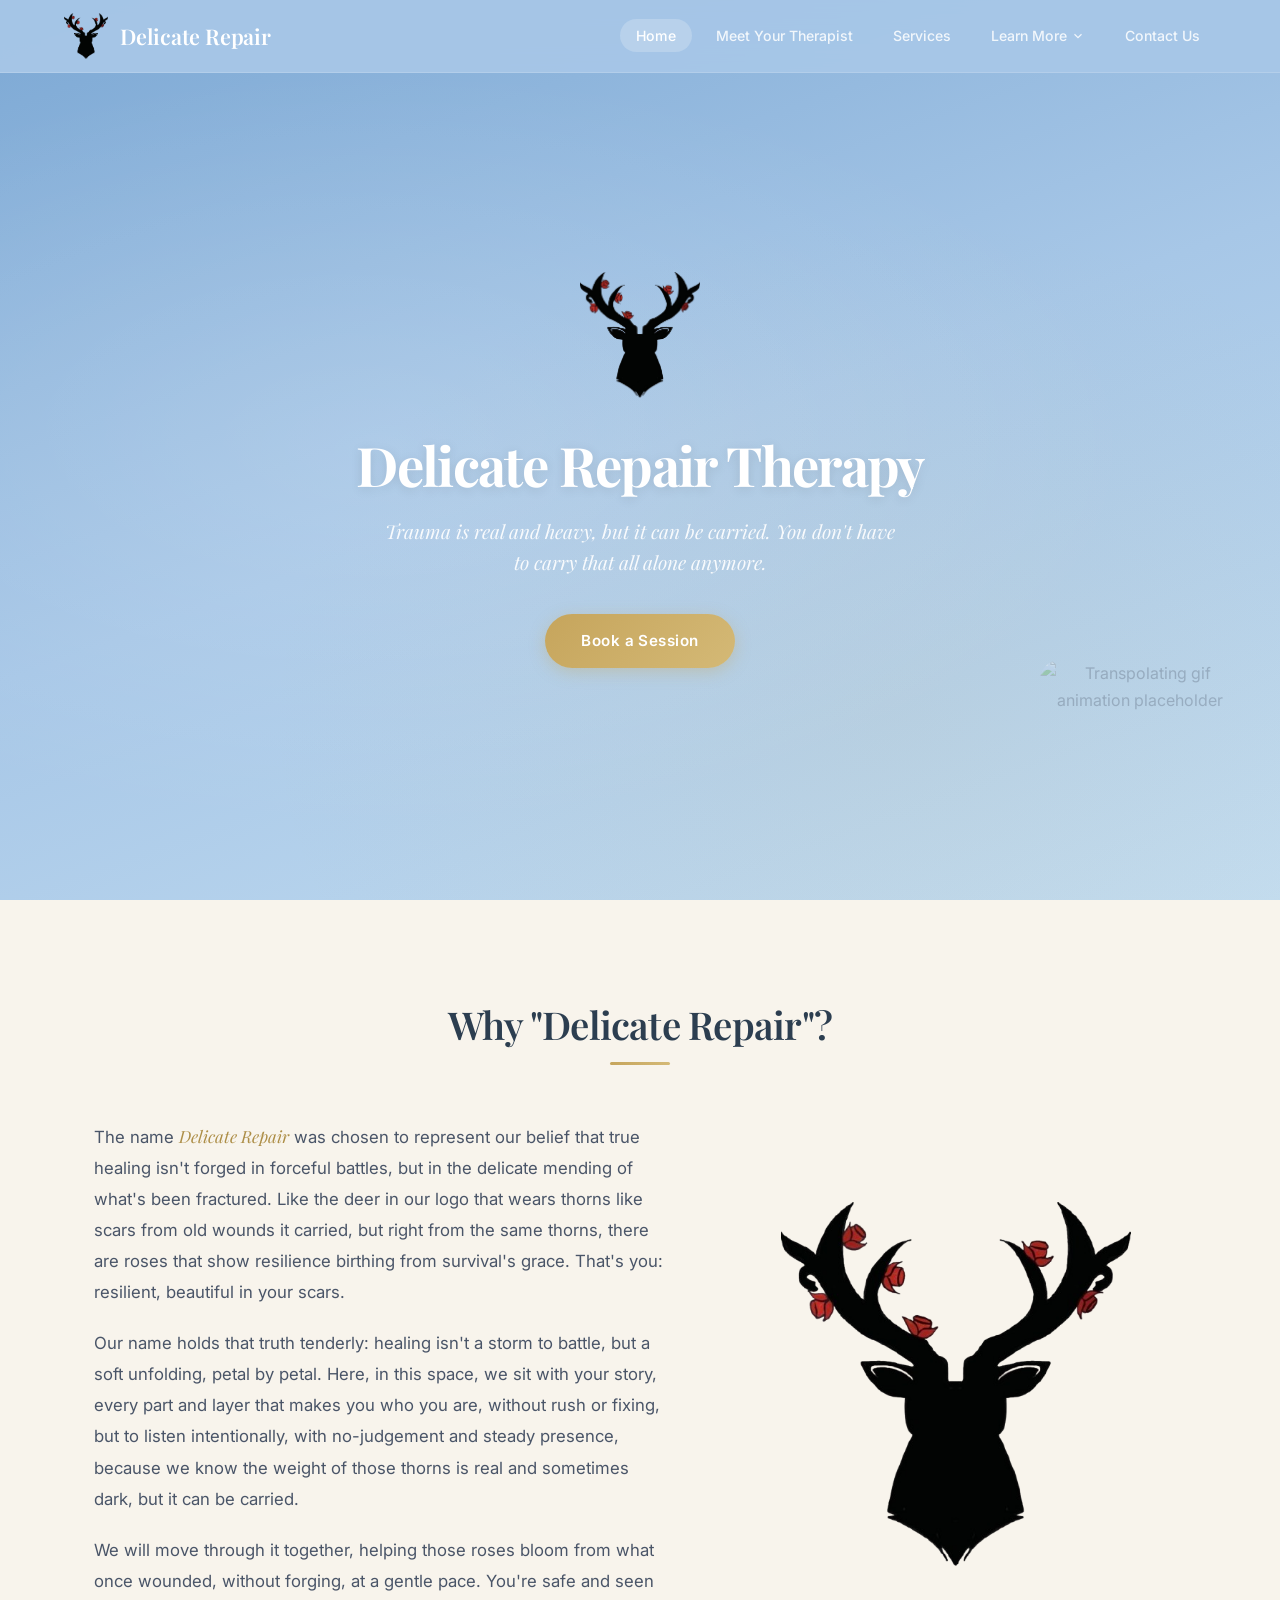
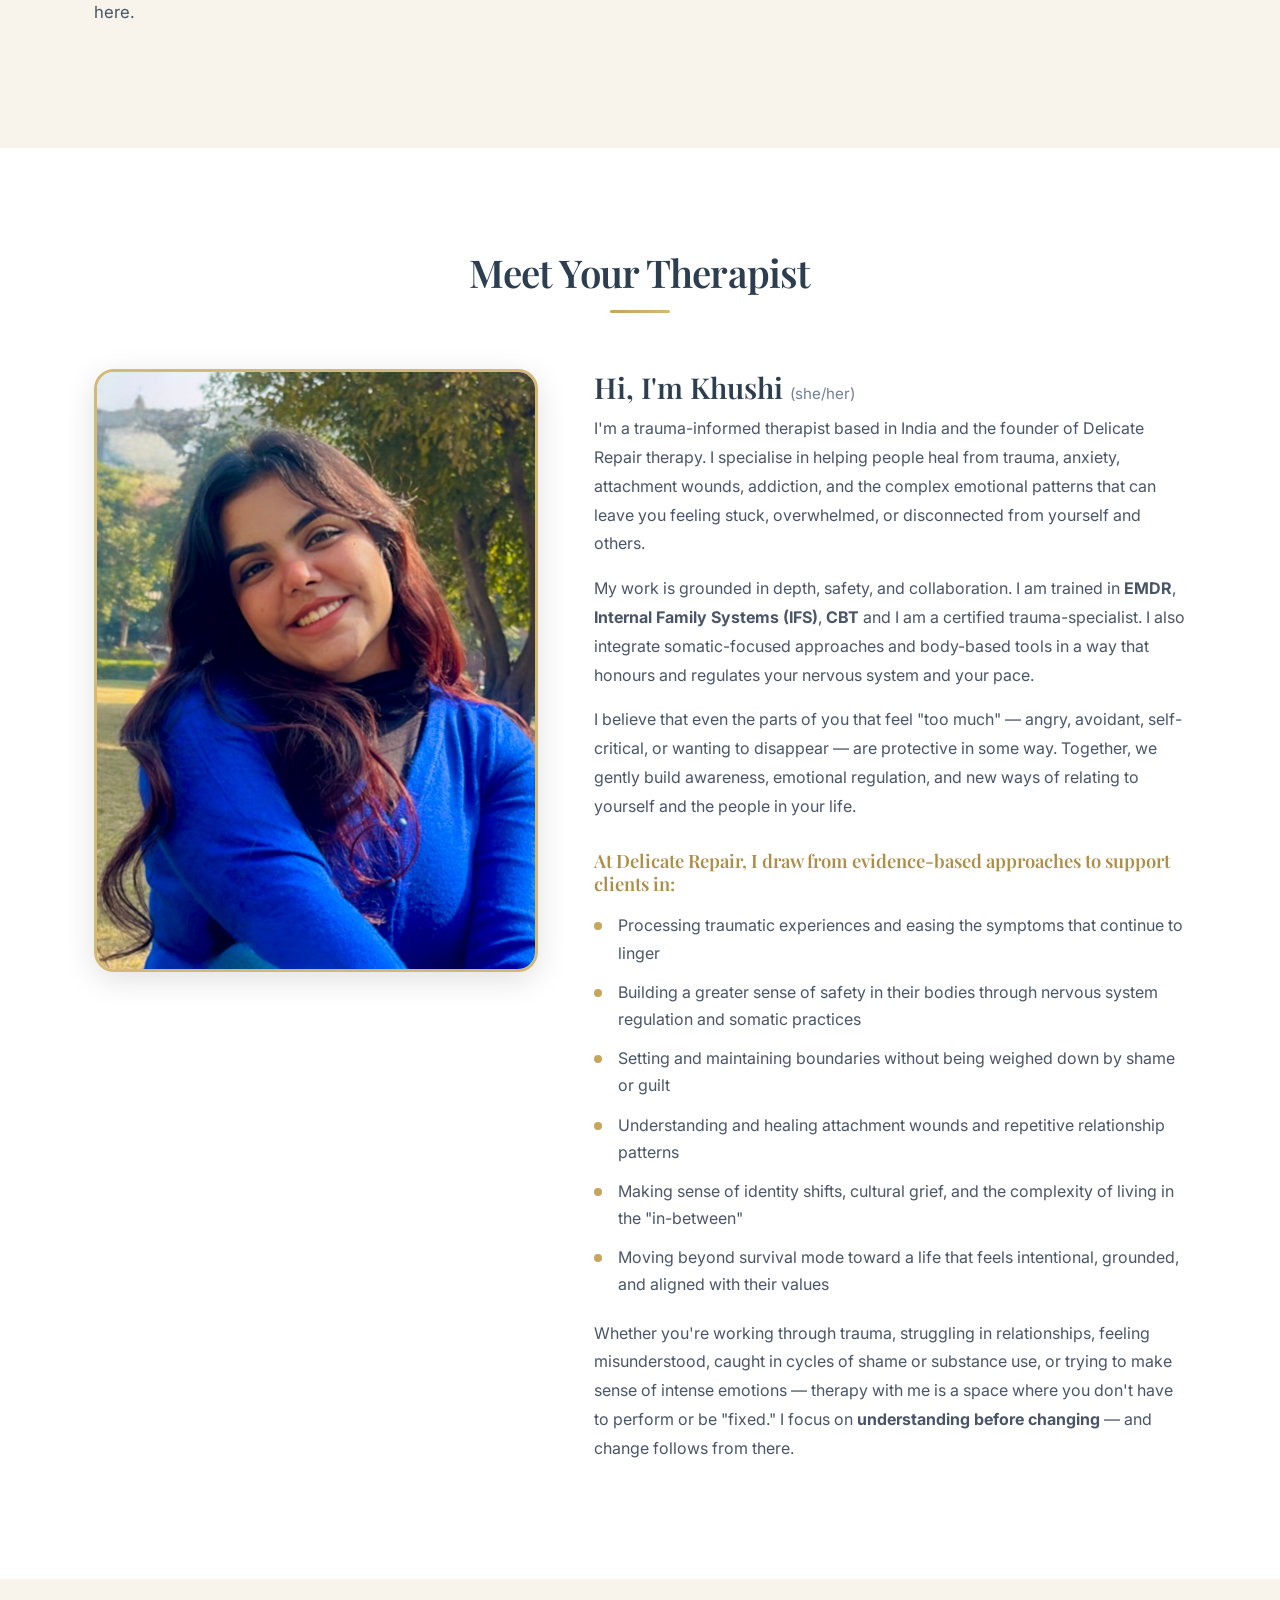
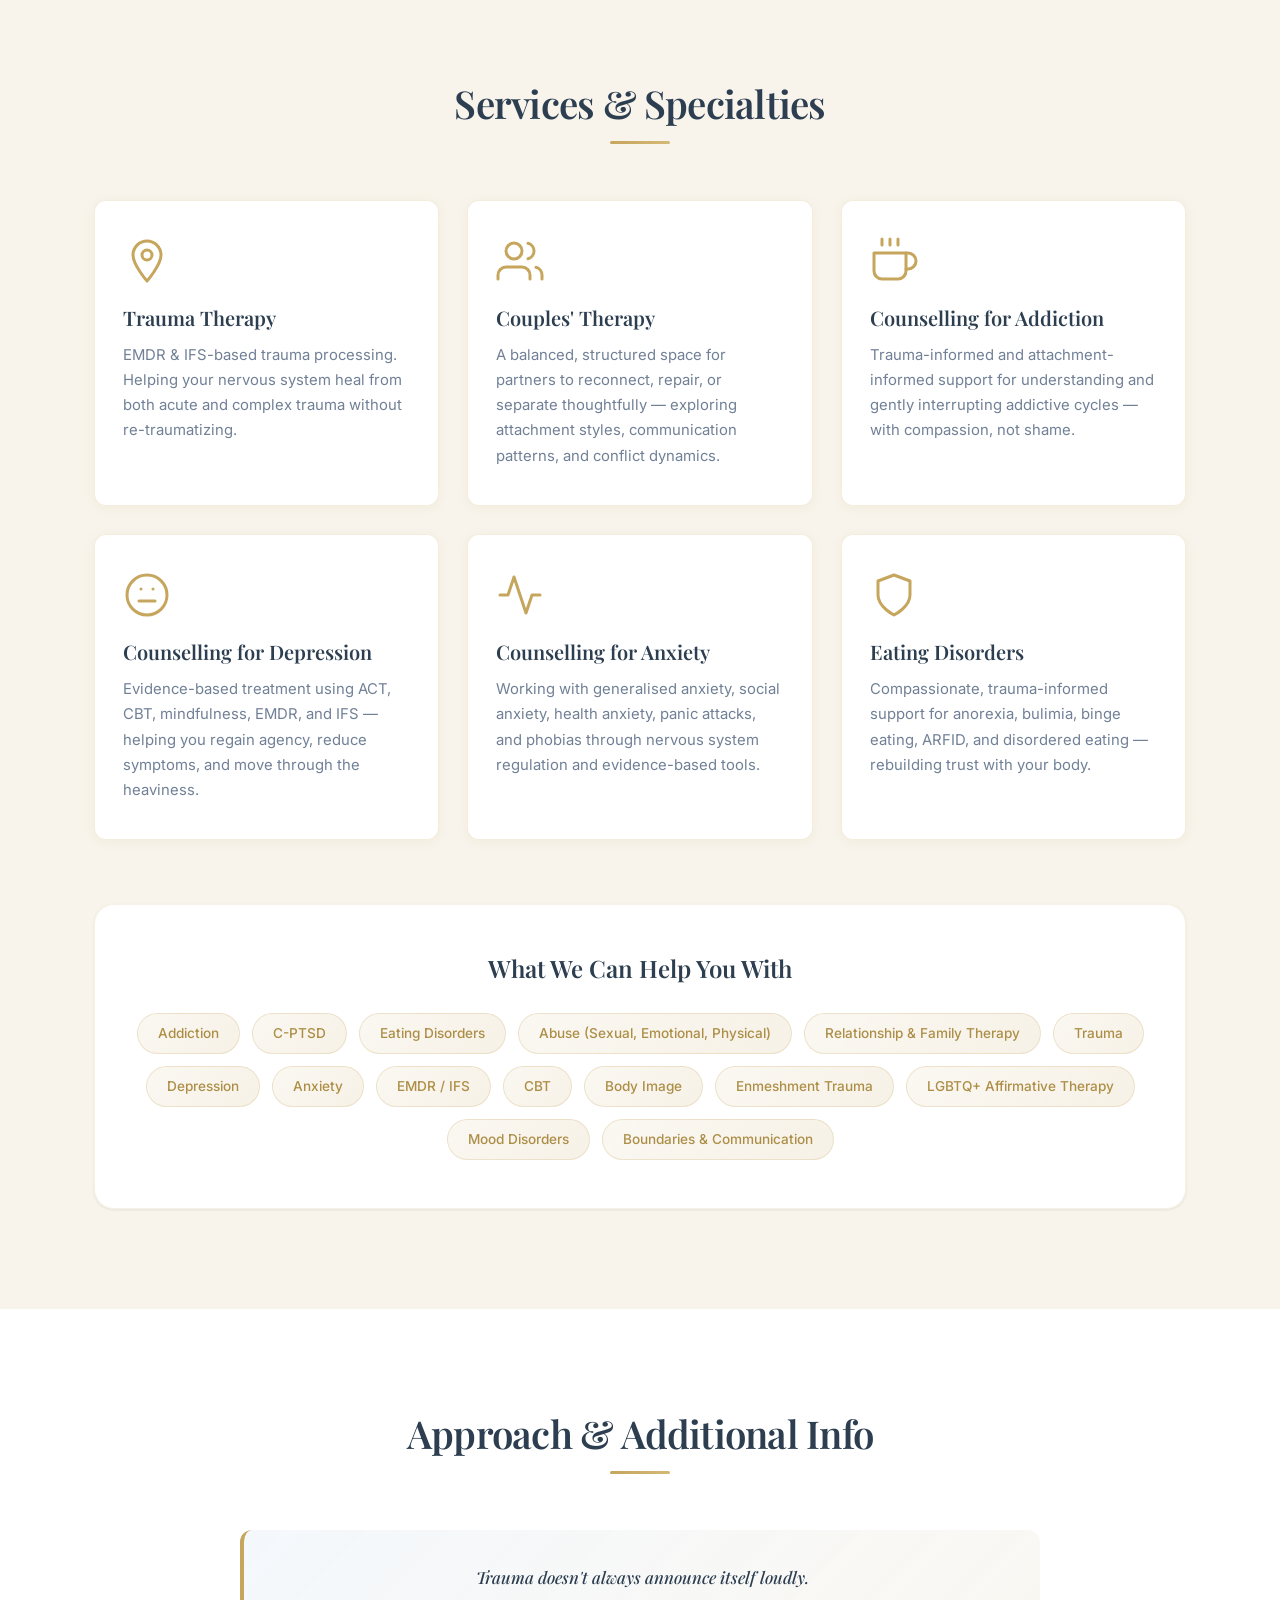
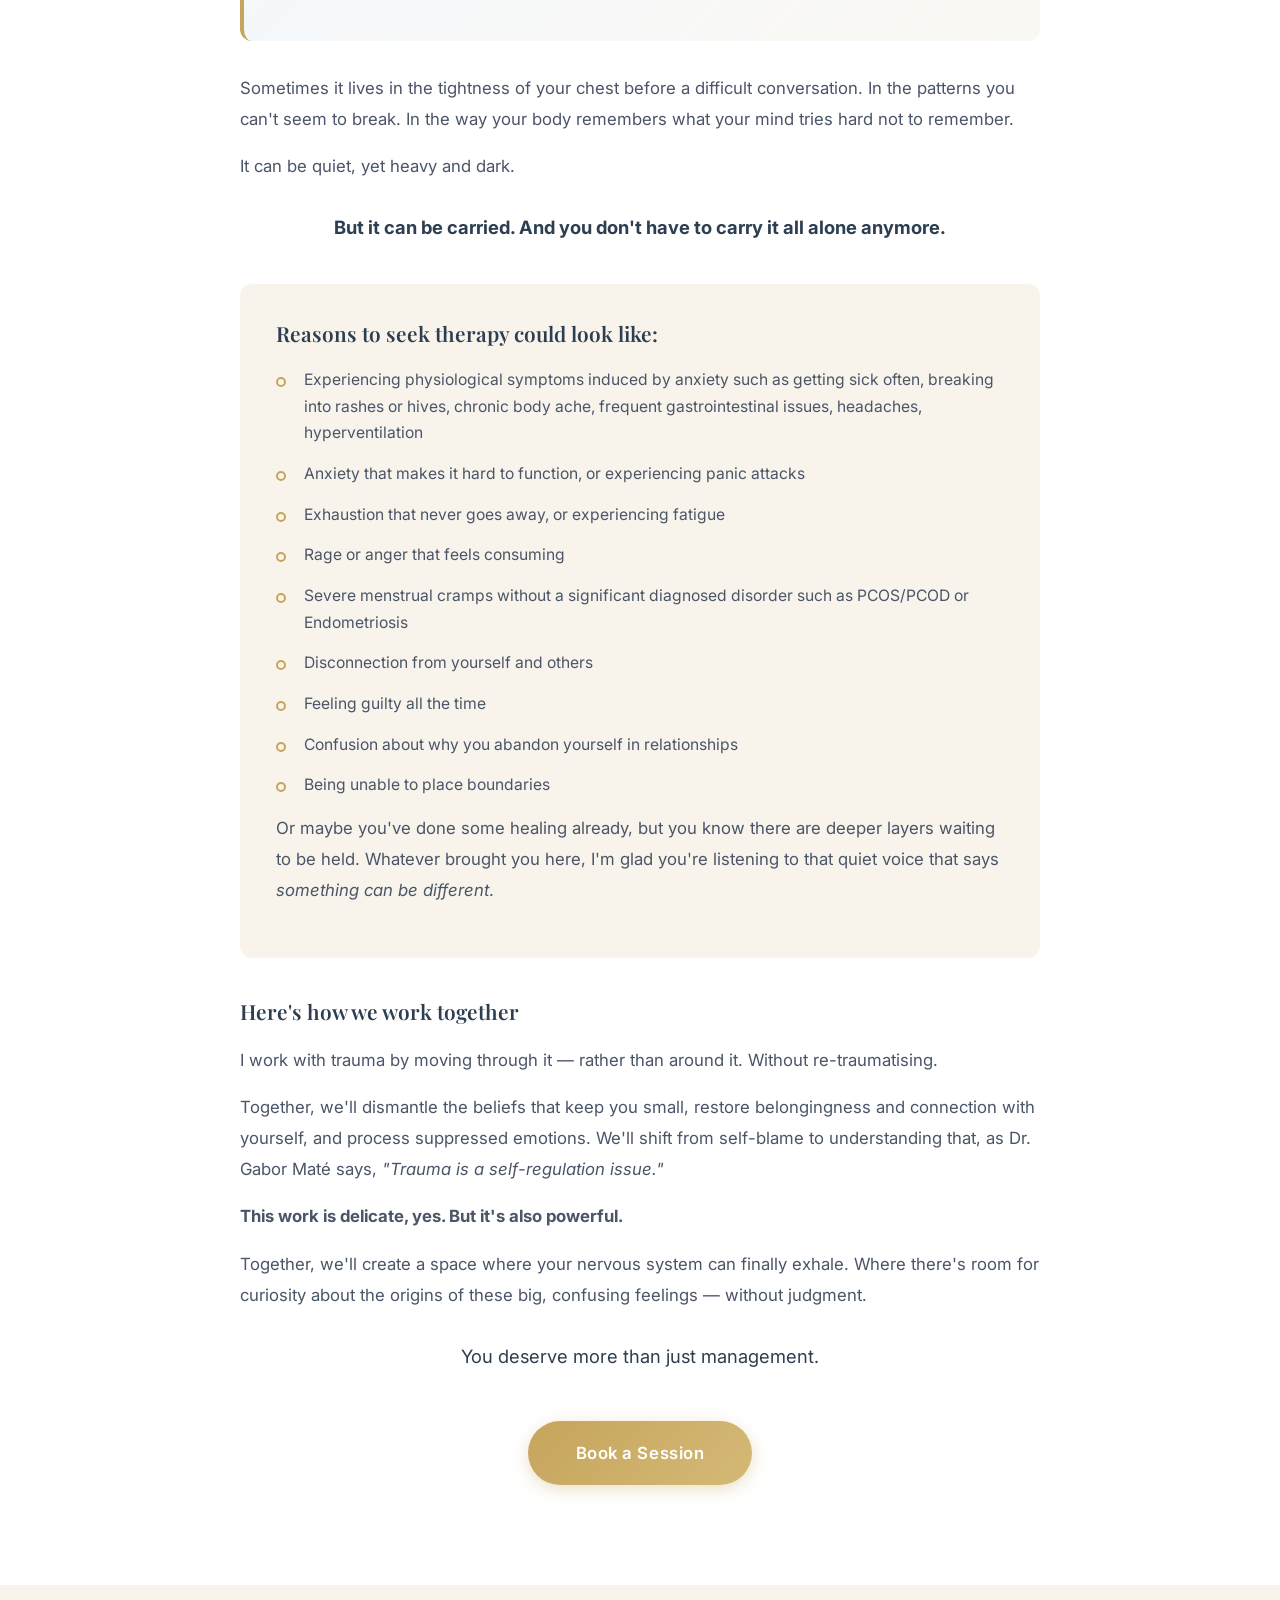
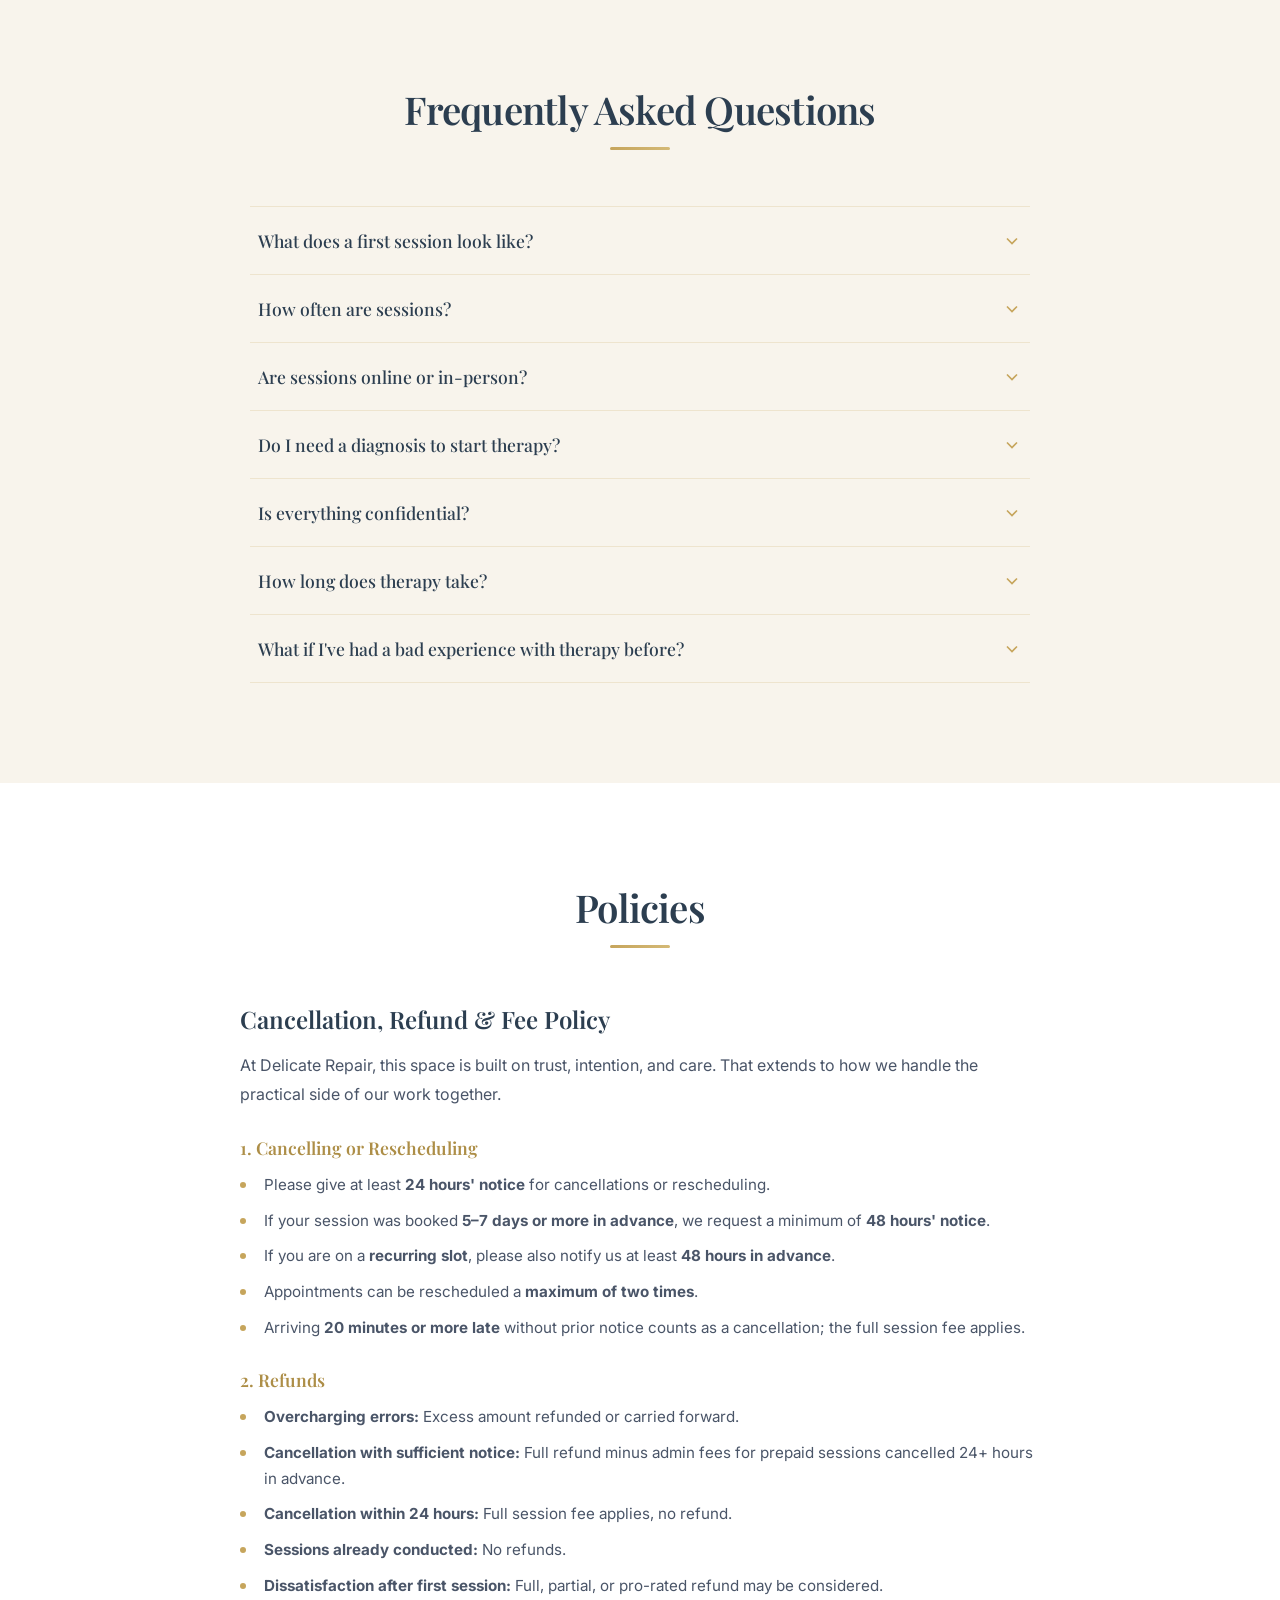
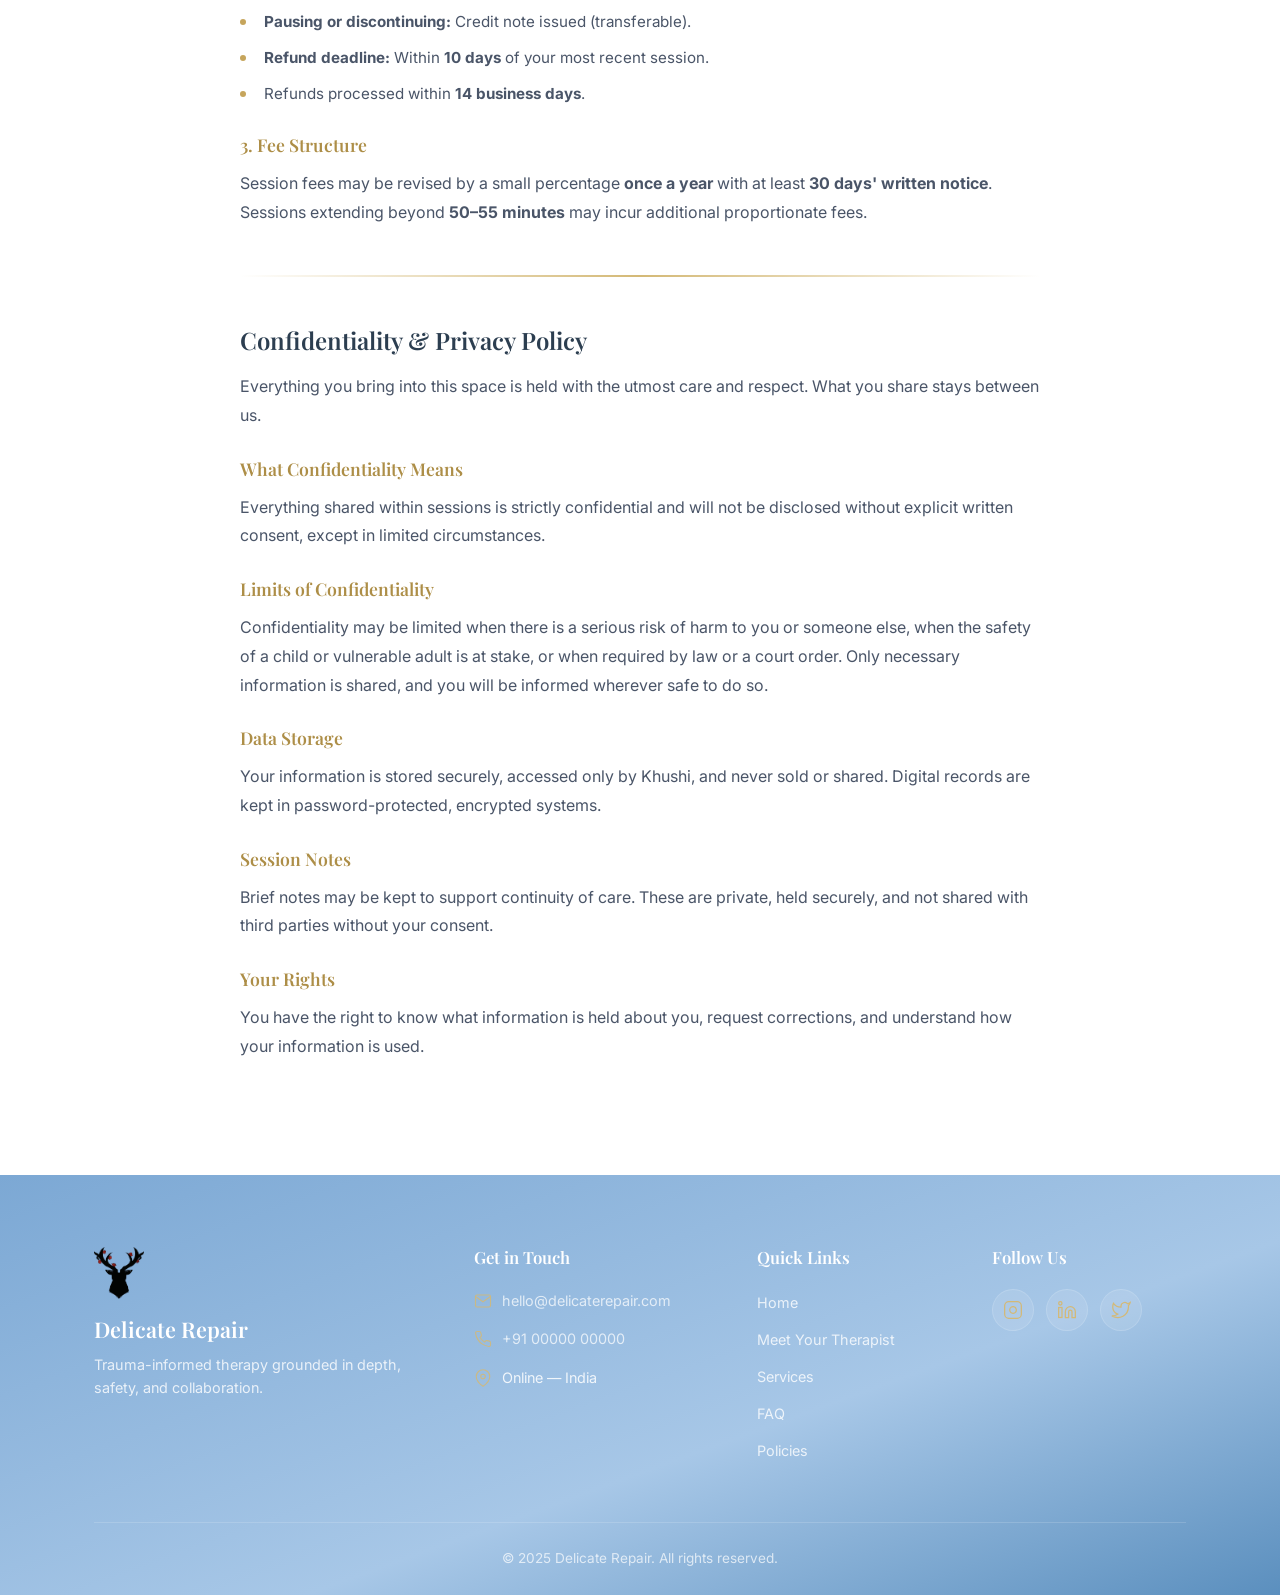
==== commit ec932b87: "Update website title to include "and Counselling"." ====
--- a/index.html
+++ b/index.html
@@ -3,7 +3,7 @@
 <head>
   <meta charset="UTF-8">
   <meta name="viewport" content="width=device-width, initial-scale=1.0">
-  <title>Delicate Repair — Therapy Services</title>
+  <title>Delicate Repair — Therapy and Counselling Services</title>
   <meta name="description" content="Delicate Repair Therapy — Trauma-informed, compassionate therapy by Khushi. Specialising in EMDR, IFS, CBT, couples therapy, anxiety, depression, addiction, and eating disorders.">
   <link rel="preconnect" href="https://fonts.googleapis.com">
   <link rel="preconnect" href="https://fonts.gstatic.com" crossorigin>
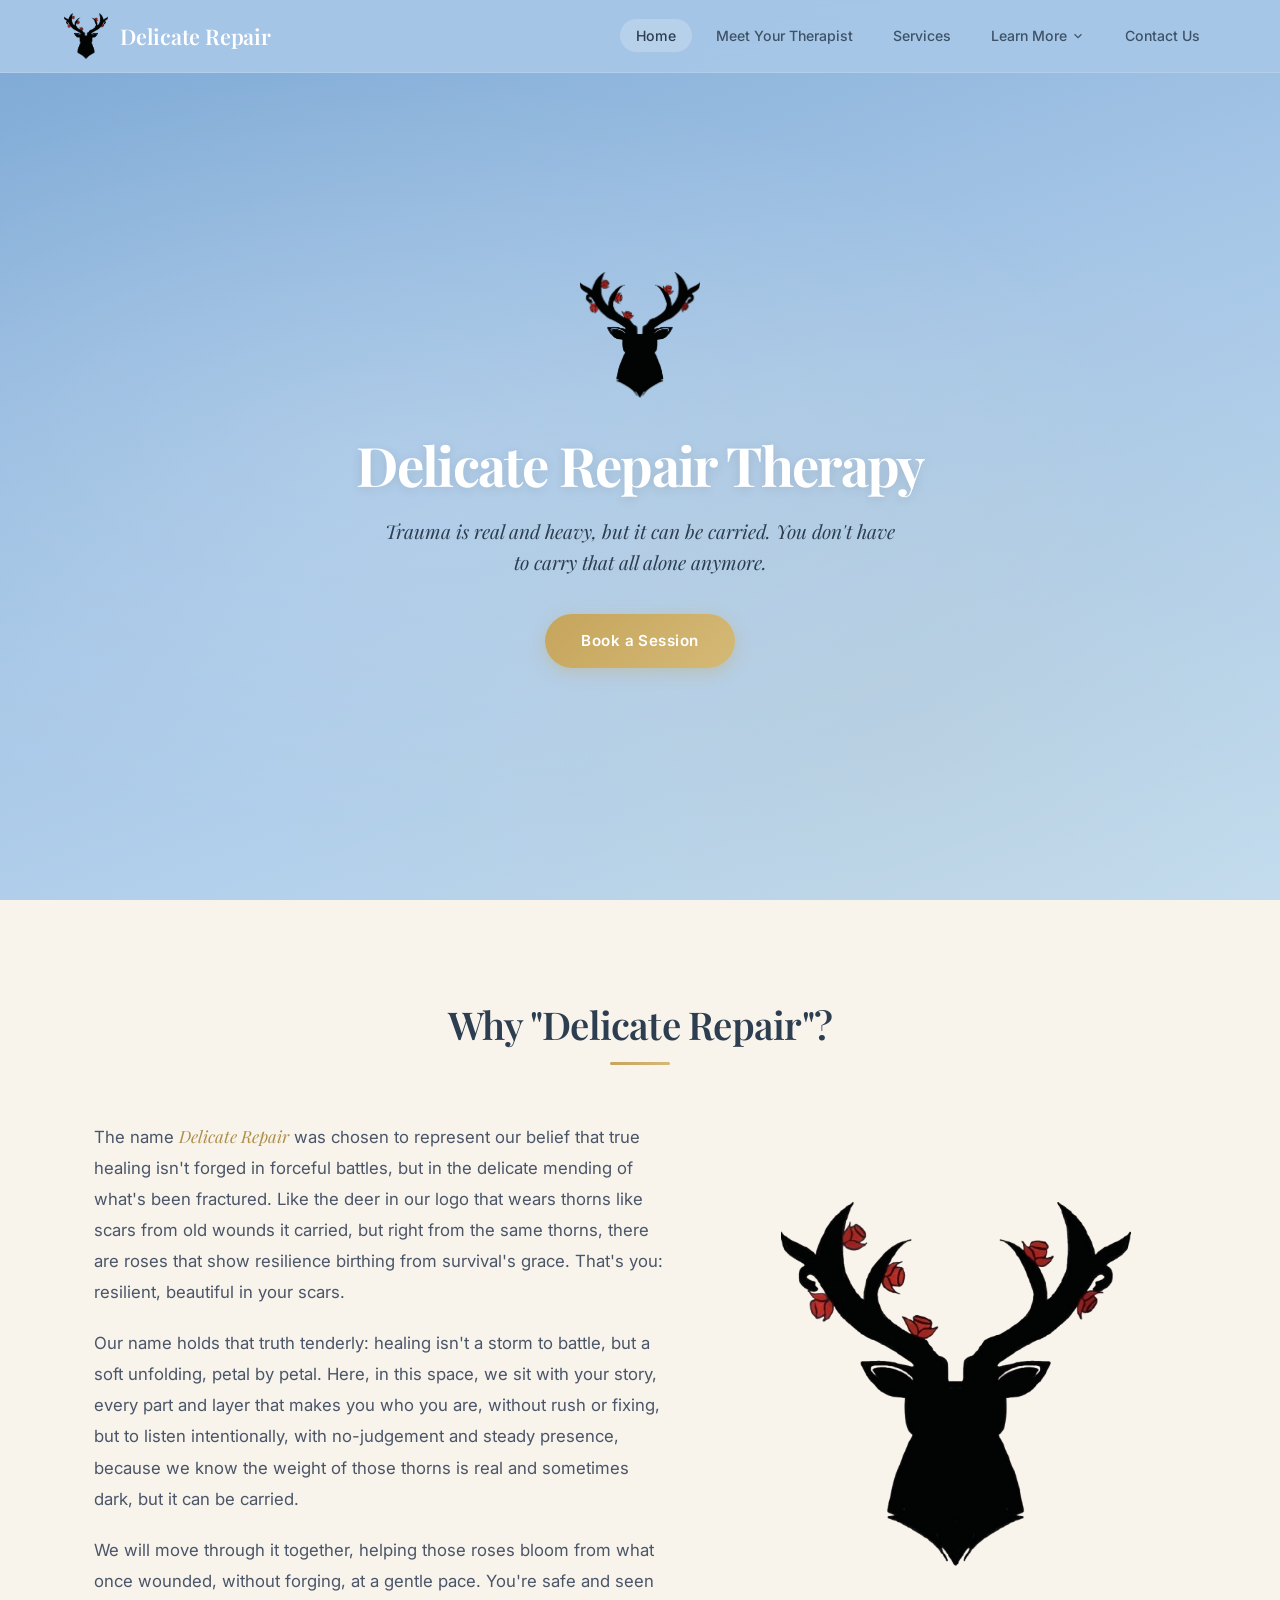
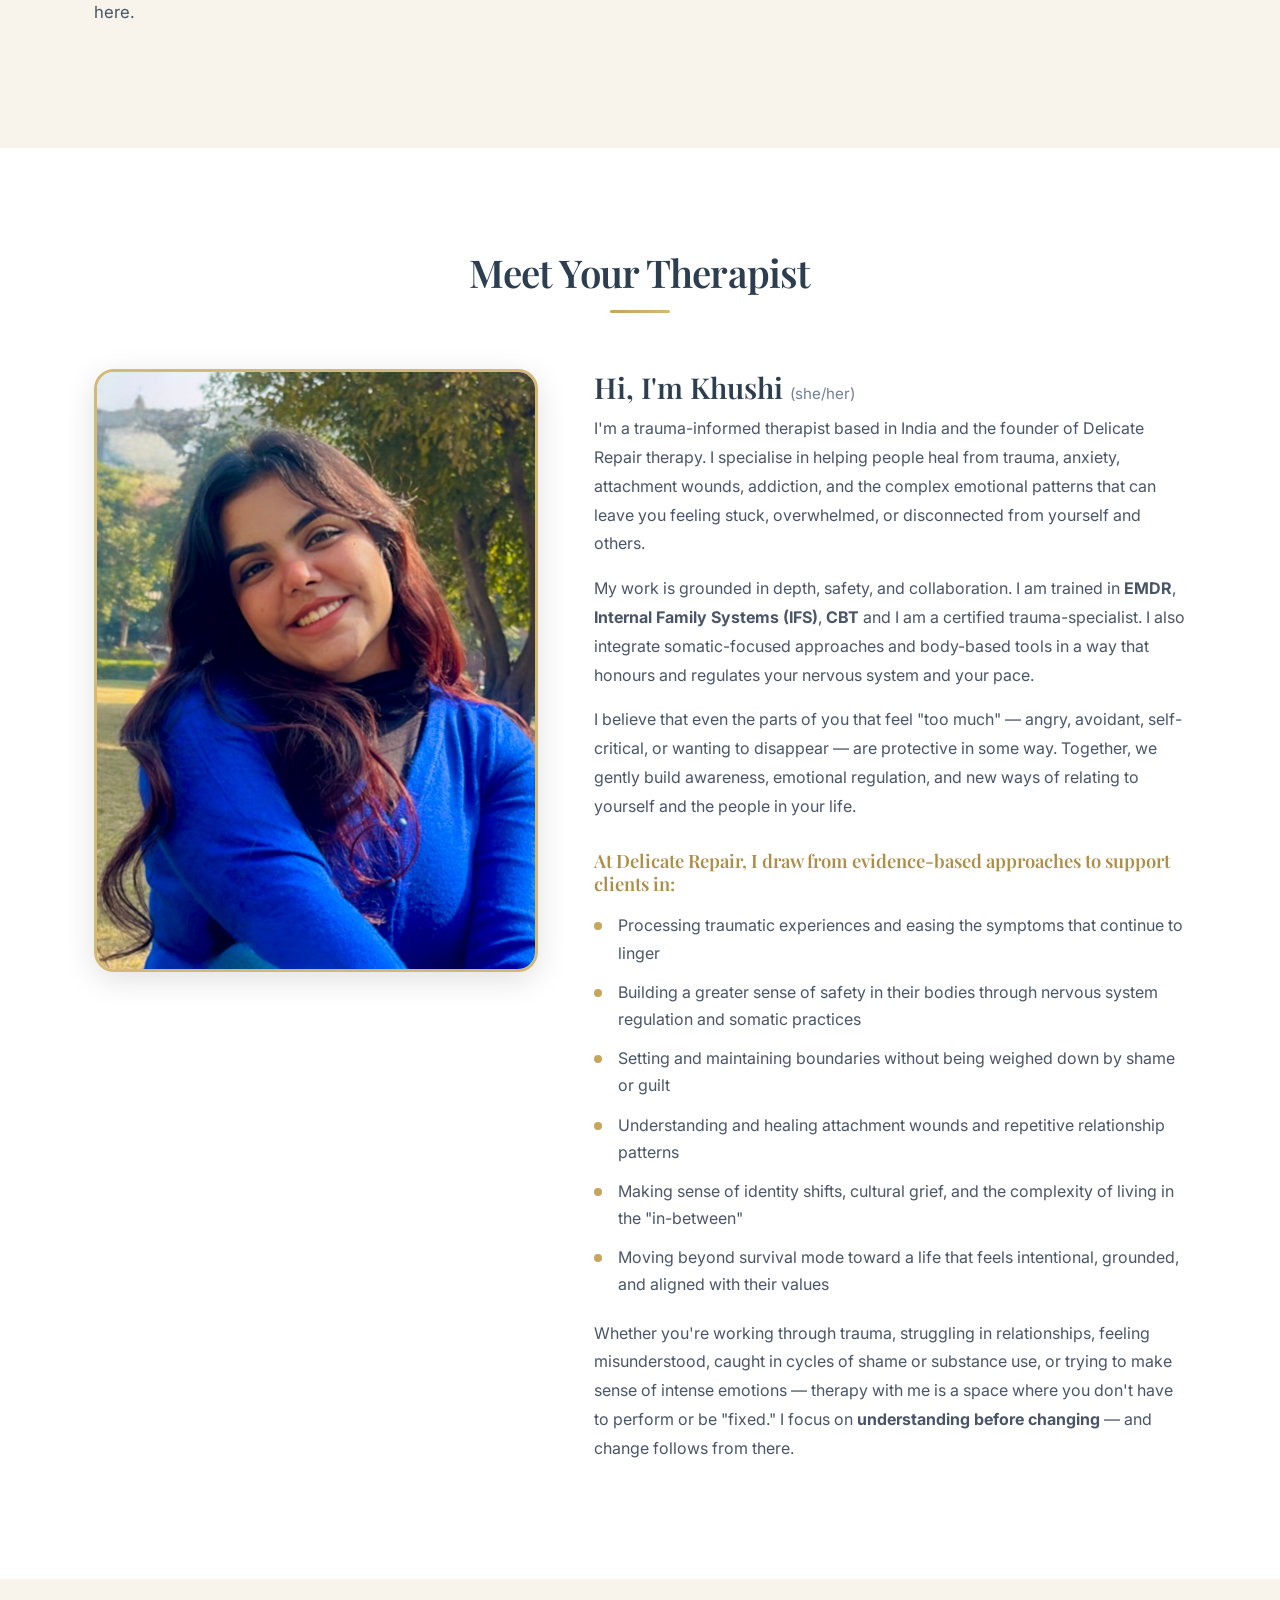
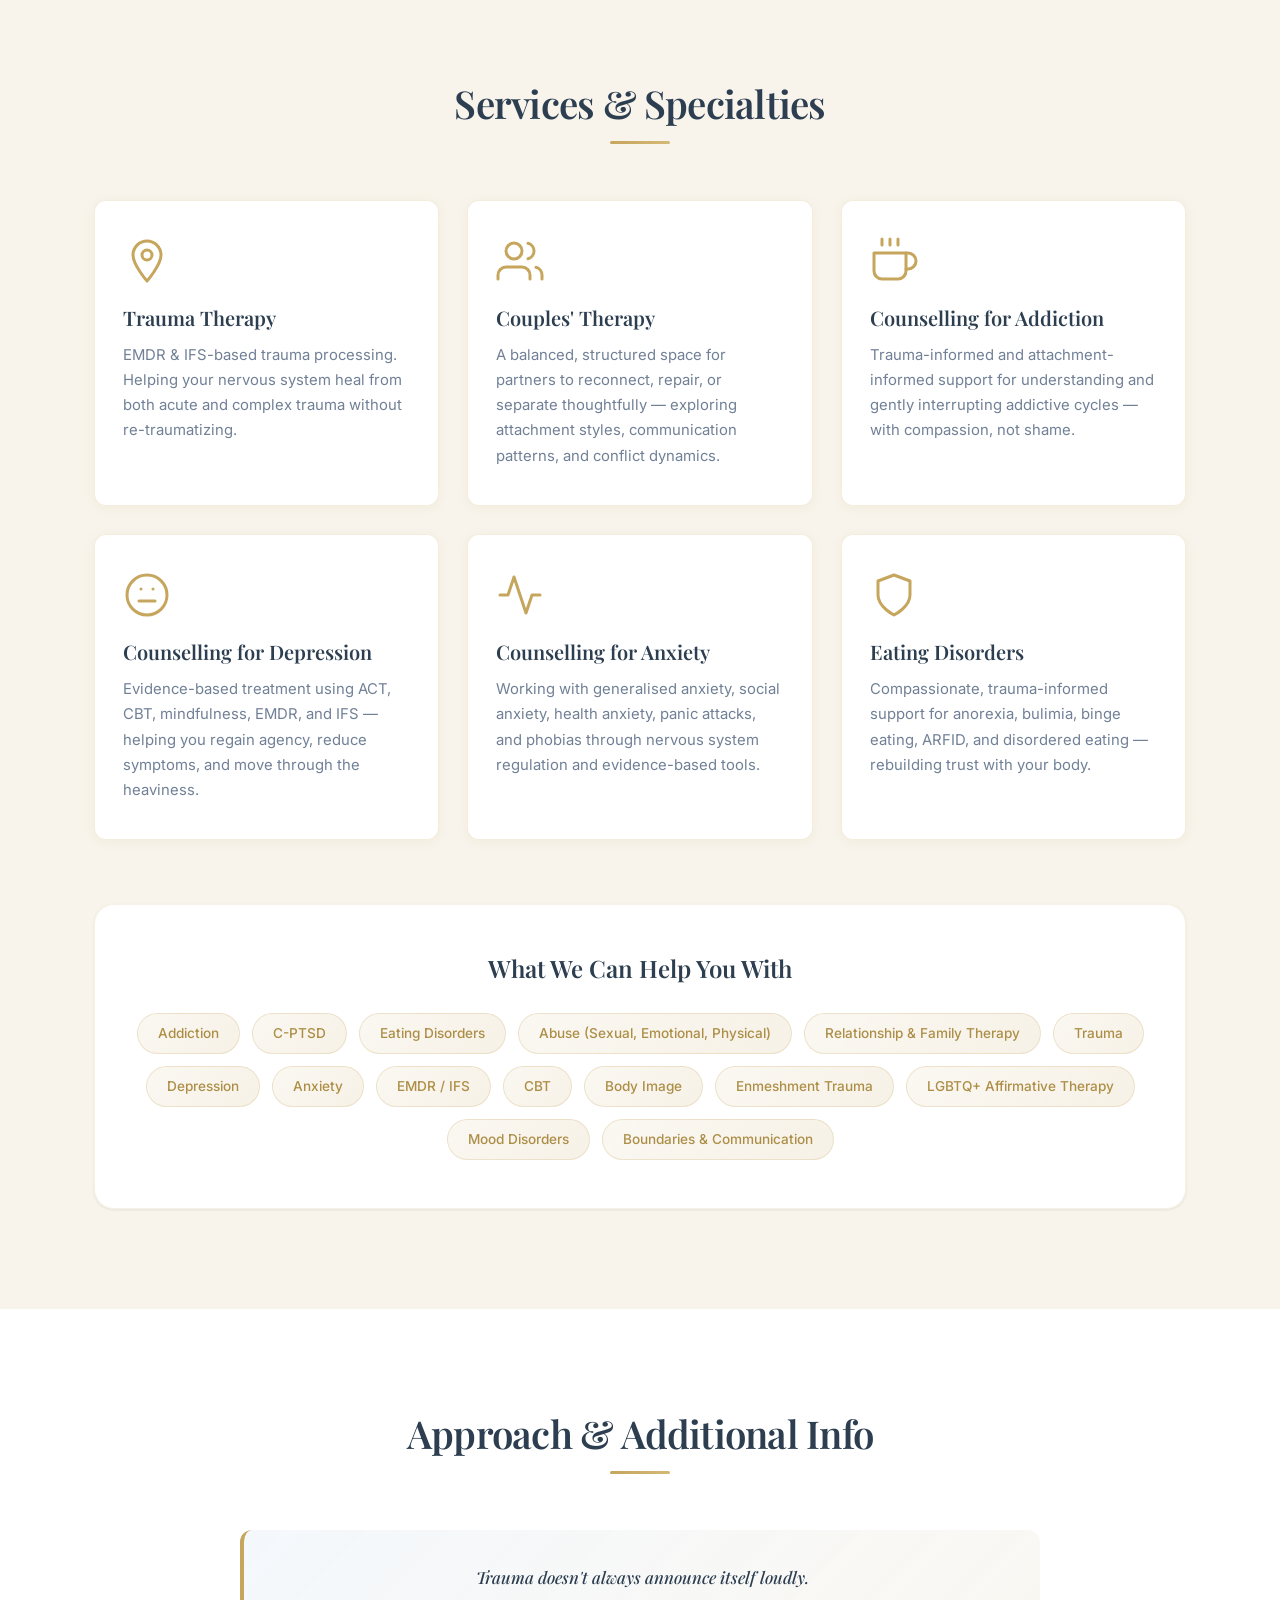
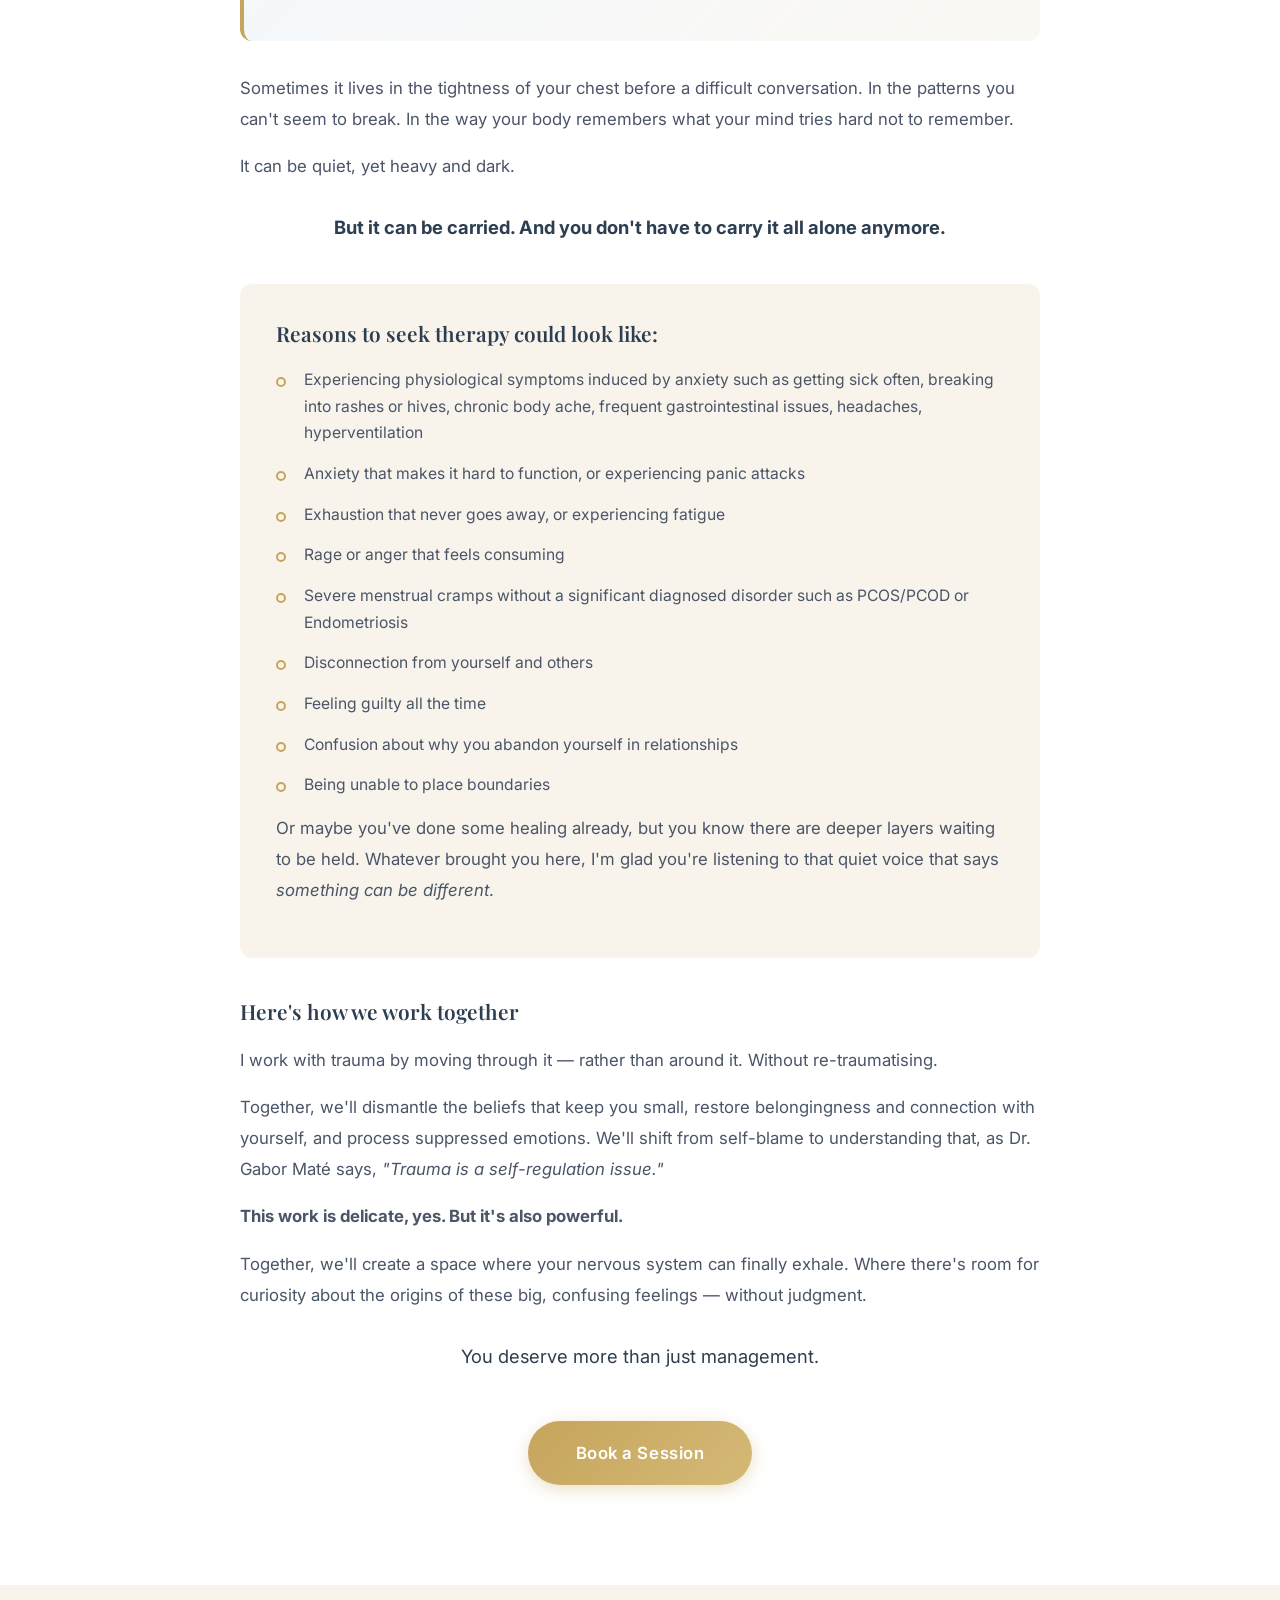
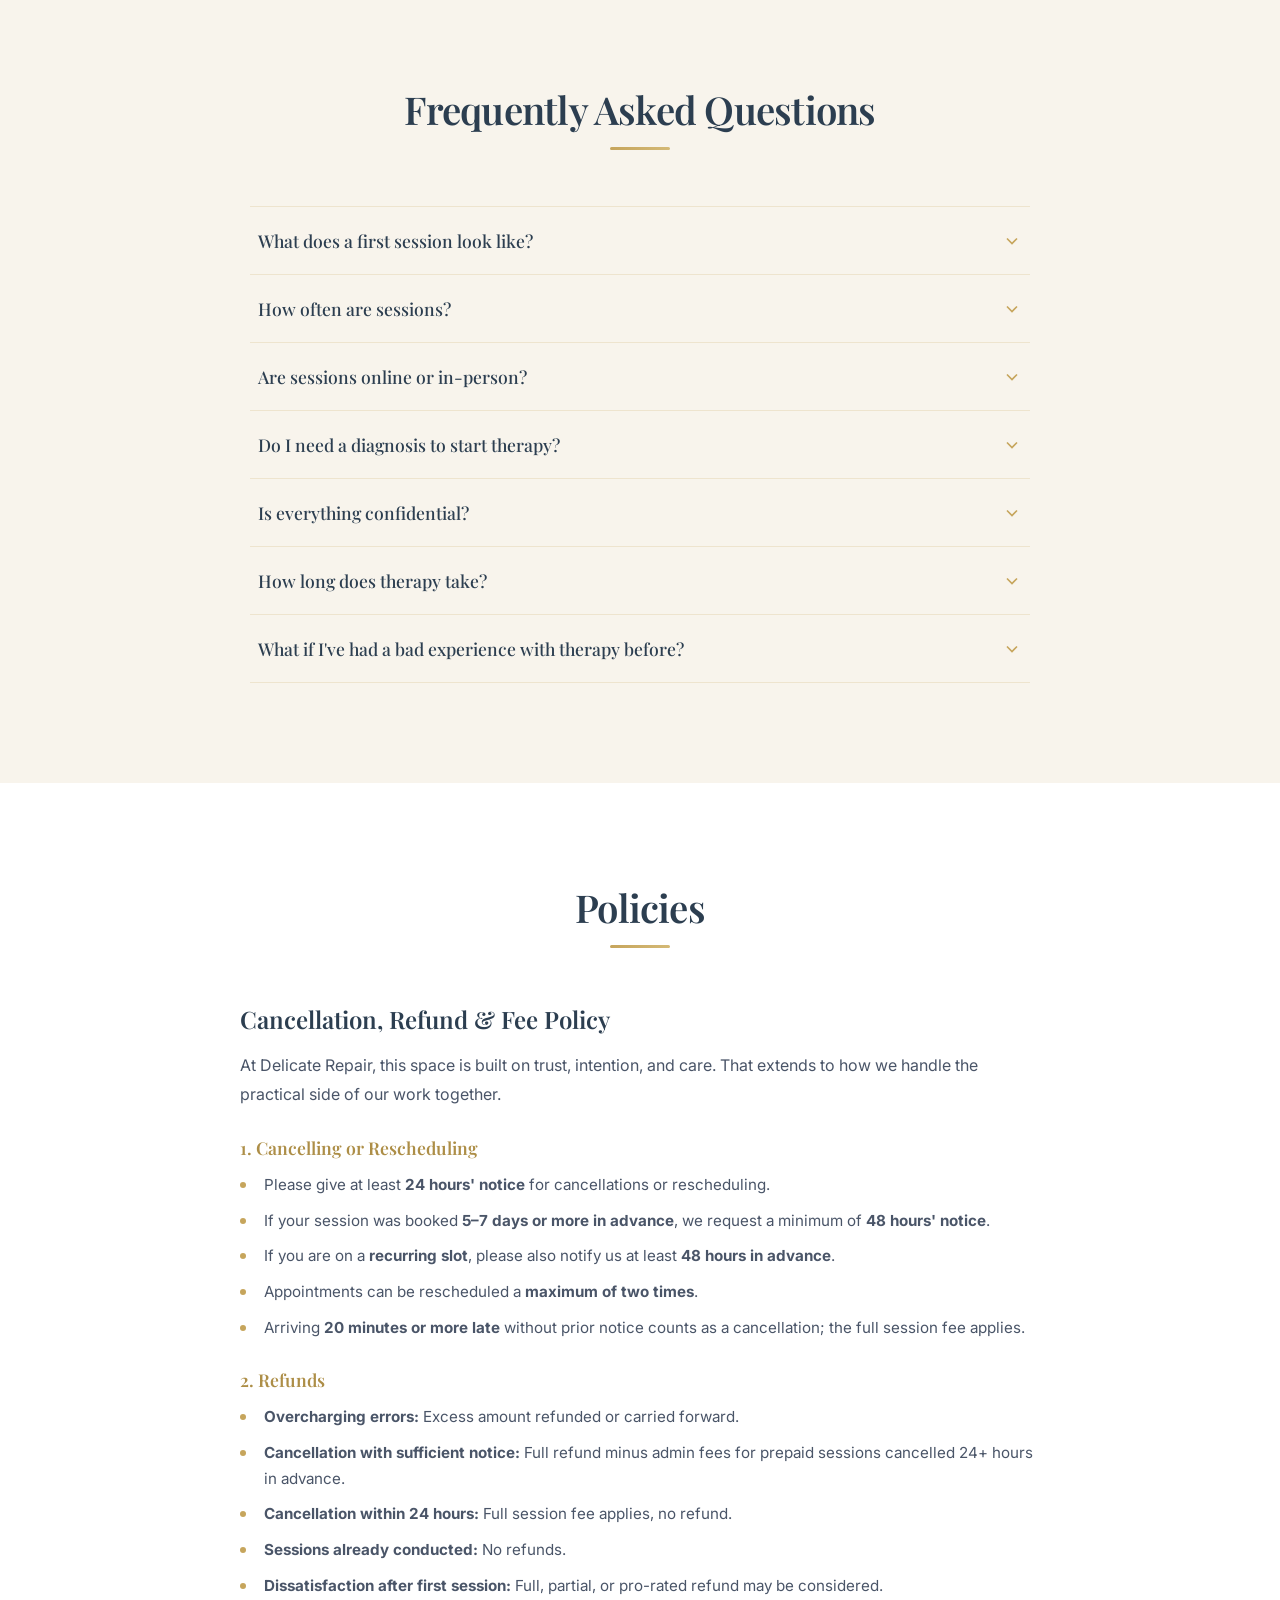
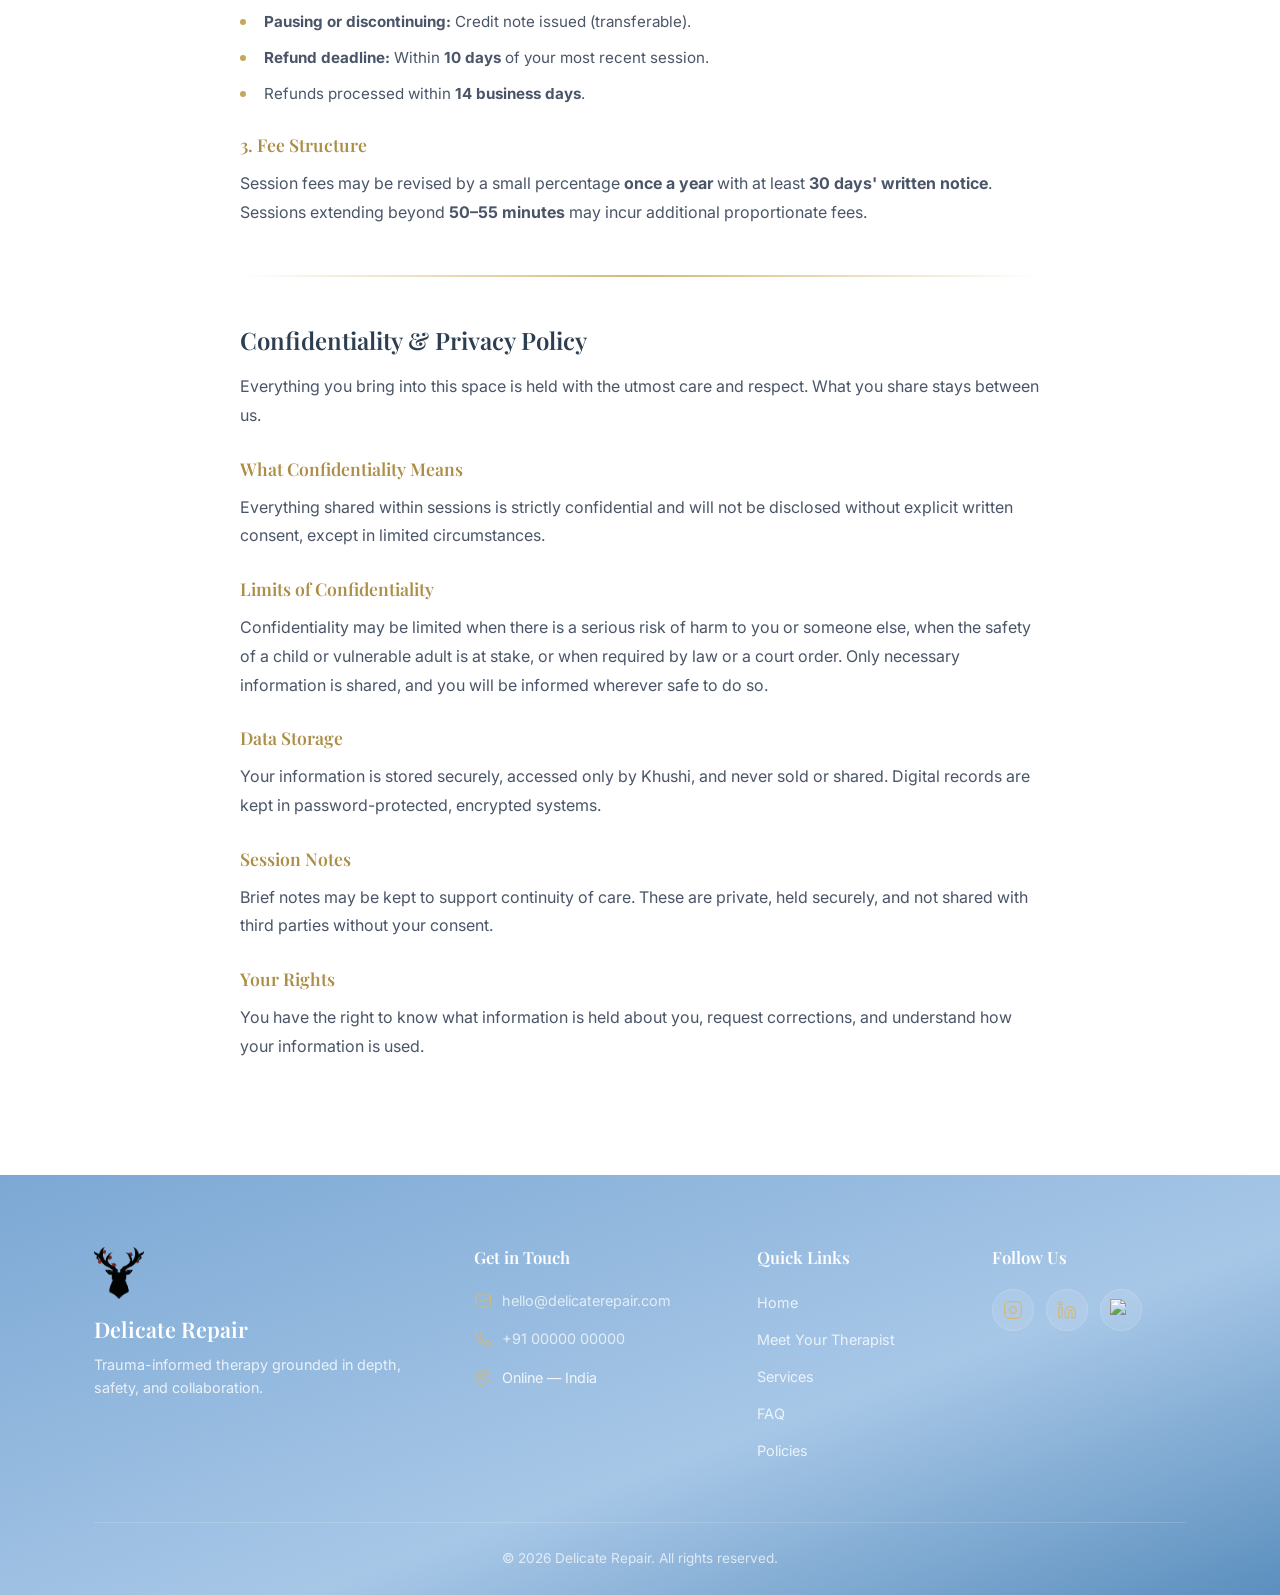
==== commit 7c3638c3: "feat: Add favicon, integrate WhatsApp social link, remove hero GIF, and update styling and copyright" ====
--- a/index.html
+++ b/index.html
@@ -4,6 +4,7 @@
   <meta charset="UTF-8">
   <meta name="viewport" content="width=device-width, initial-scale=1.0">
   <title>Delicate Repair — Therapy and Counselling Services</title>
+  <link rel="icon" type="image/png" href="logo.png">
   <meta name="description" content="Delicate Repair Therapy — Trauma-informed, compassionate therapy by Khushi. Specialising in EMDR, IFS, CBT, couples therapy, anxiety, depression, addiction, and eating disorders.">
   <link rel="preconnect" href="https://fonts.googleapis.com">
   <link rel="preconnect" href="https://fonts.gstatic.com" crossorigin>
@@ -52,9 +53,6 @@
       <p class="hero-tagline">Trauma is real and heavy, but it can be carried. You don't have to carry that all alone anymore.</p>
       <a href="#contact" class="btn btn-accent">Book a Session</a>
     </div>
-    <div class="hero-gif-placeholder">
-      <img src="https://placehold.co/300x300/a7c7e7/ffffff?text=Transpolating+GIF" alt="Transpolating gif animation placeholder" class="hero-gif">
-    </div>
   </header>
 
   <!-- ===================== WHY DELICATE REPAIR ===================== -->
@@ -423,21 +421,21 @@
         <div class="footer-social">
           <h4>Follow Us</h4>
           <div class="social-icons">
-            <a href="#" aria-label="Instagram" class="social-icon">
+            <a href="https://www.instagram.com/delicate.repair.therapy/" target="_blank" rel="noopener noreferrer" aria-label="Instagram" class="social-icon">
               <svg viewBox="0 0 24 24" fill="none" stroke="currentColor" stroke-width="1.5"><rect x="2" y="2" width="20" height="20" rx="5" ry="5"/><path d="M16 11.37A4 4 0 1 1 12.63 8 4 4 0 0 1 16 11.37z"/><line x1="17.5" y1="6.5" x2="17.51" y2="6.5"/></svg>
             </a>
-            <a href="#" aria-label="LinkedIn" class="social-icon">
+            <a href="https://www.linkedin.com/company/delicate-repair-therapy/" target="_blank" rel="noopener noreferrer" aria-label="LinkedIn" class="social-icon">
               <svg viewBox="0 0 24 24" fill="none" stroke="currentColor" stroke-width="1.5"><path d="M16 8a6 6 0 0 1 6 6v7h-4v-7a2 2 0 0 0-2-2 2 2 0 0 0-2 2v7h-4v-7a6 6 0 0 1 6-6z"/><rect x="2" y="9" width="4" height="12"/><circle cx="4" cy="4" r="2"/></svg>
             </a>
-            <a href="#" aria-label="Twitter / X" class="social-icon">
-              <svg viewBox="0 0 24 24" fill="none" stroke="currentColor" stroke-width="1.5"><path d="M23 3a10.9 10.9 0 0 1-3.14 1.53 4.48 4.48 0 0 0-7.86 3v1A10.66 10.66 0 0 1 3 4s-4 9 5 13a11.64 11.64 0 0 1-7 2c9 5 20 0 20-11.5a4.5 4.5 0 0 0-.08-.83A7.72 7.72 0 0 0 23 3z"/></svg>
+            <a href="https://wa.me/919599902973" target="_blank" rel="noopener noreferrer" aria-label="WhatsApp" class="social-icon">
+              <img src="whatsapp-svgrepo-com.svg" alt="WhatsApp" class="social-icon-img">
             </a>
           </div>
         </div>
       </div>
 
       <div class="footer-bottom">
-        <p>&copy; 2025 Delicate Repair. All rights reserved.</p>
+        <p>&copy; 2026 Delicate Repair. All rights reserved.</p>
       </div>
     </div>
   </footer>
--- a/styles.css
+++ b/styles.css
@@ -210,7 +210,7 @@
   padding: 8px 16px;
   font-size: 0.88rem;
   font-weight: 500;
-  color: var(--text-on-primary);
+  color: var(--text-dark);
   border-radius: var(--radius-full);
   transition: all var(--transition);
   opacity: 0.85;
@@ -363,7 +363,7 @@
 
 .hero-tagline {
   font-size: 1.2rem;
-  color: rgba(255, 255, 255, 0.9);
+  color: var(--text-dark);
   max-width: 520px;
   margin: 0 auto 36px;
   font-style: italic;
@@ -922,6 +922,12 @@
   height: 20px;
 }
 
+.social-icon-img {
+  width: 22px;
+  height: 22px;
+  object-fit: contain;
+}
+
 .footer-bottom {
   text-align: center;
   padding: 24px 0;
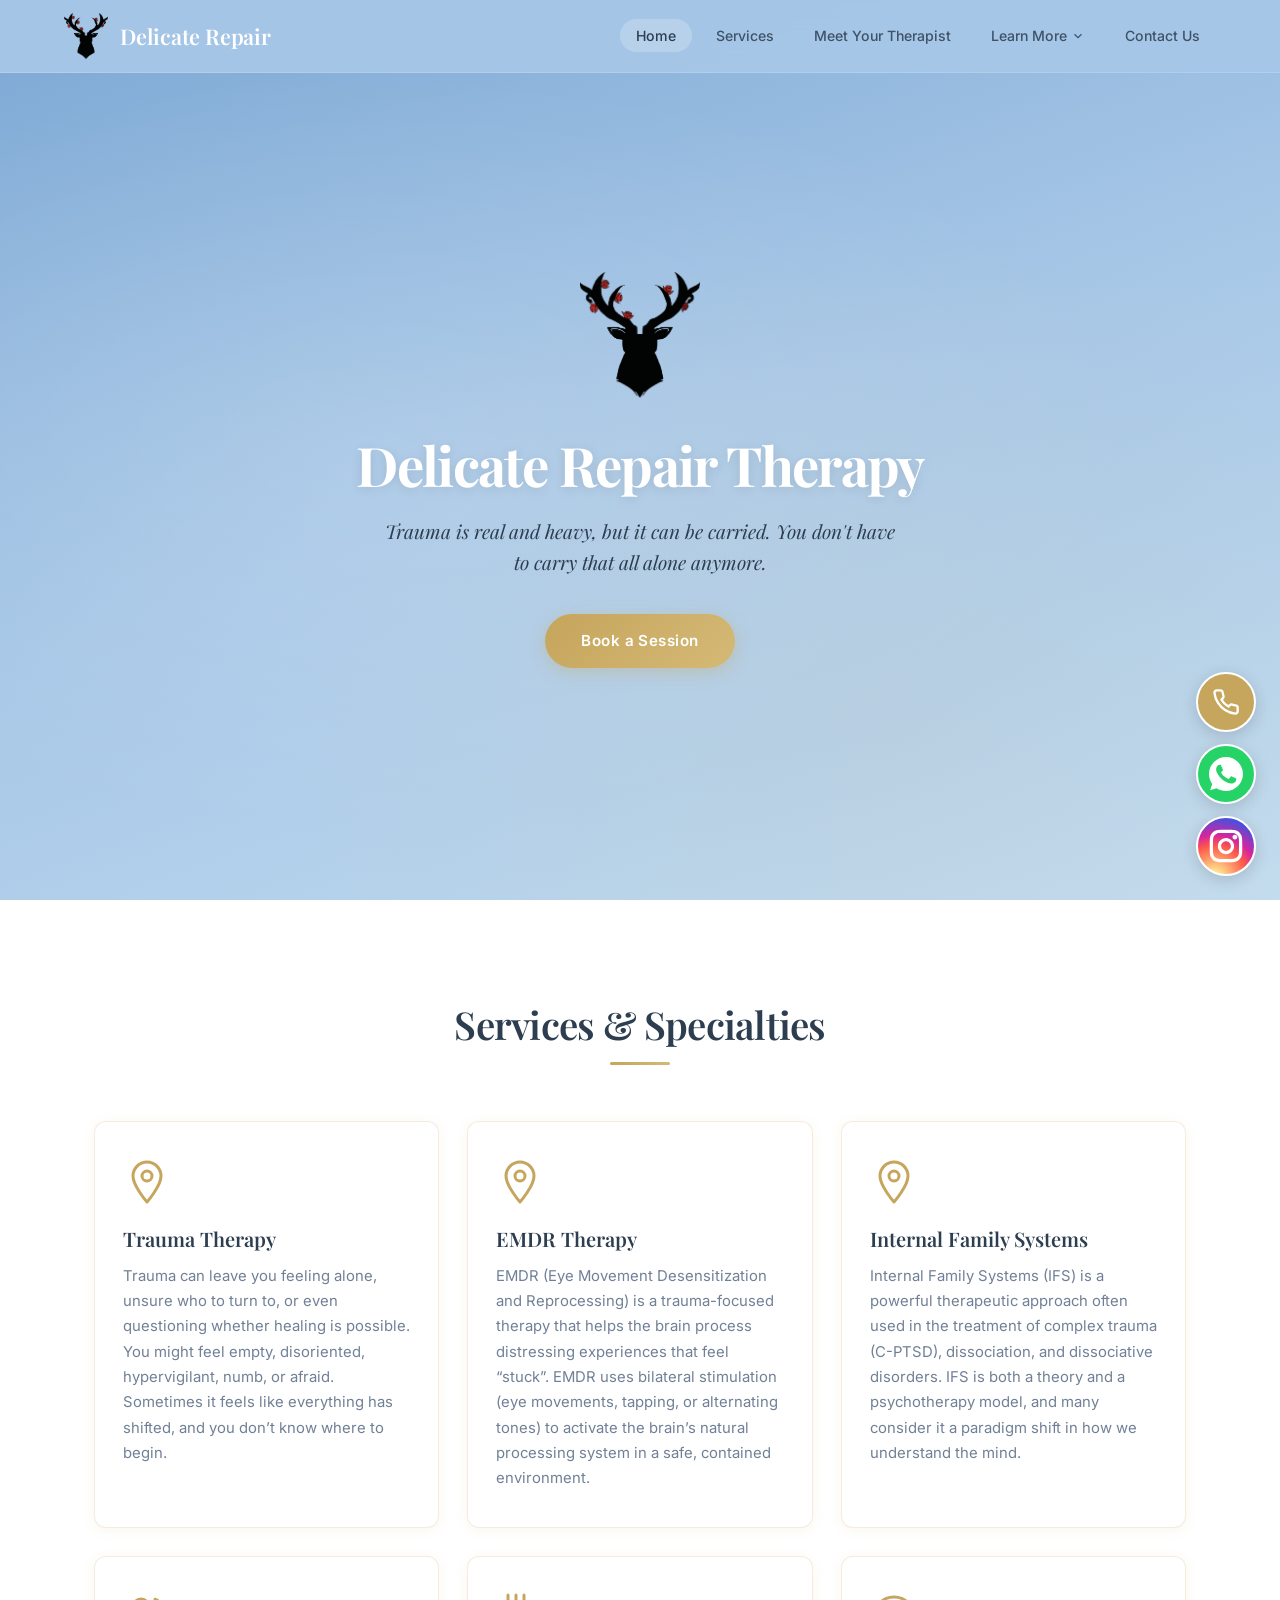
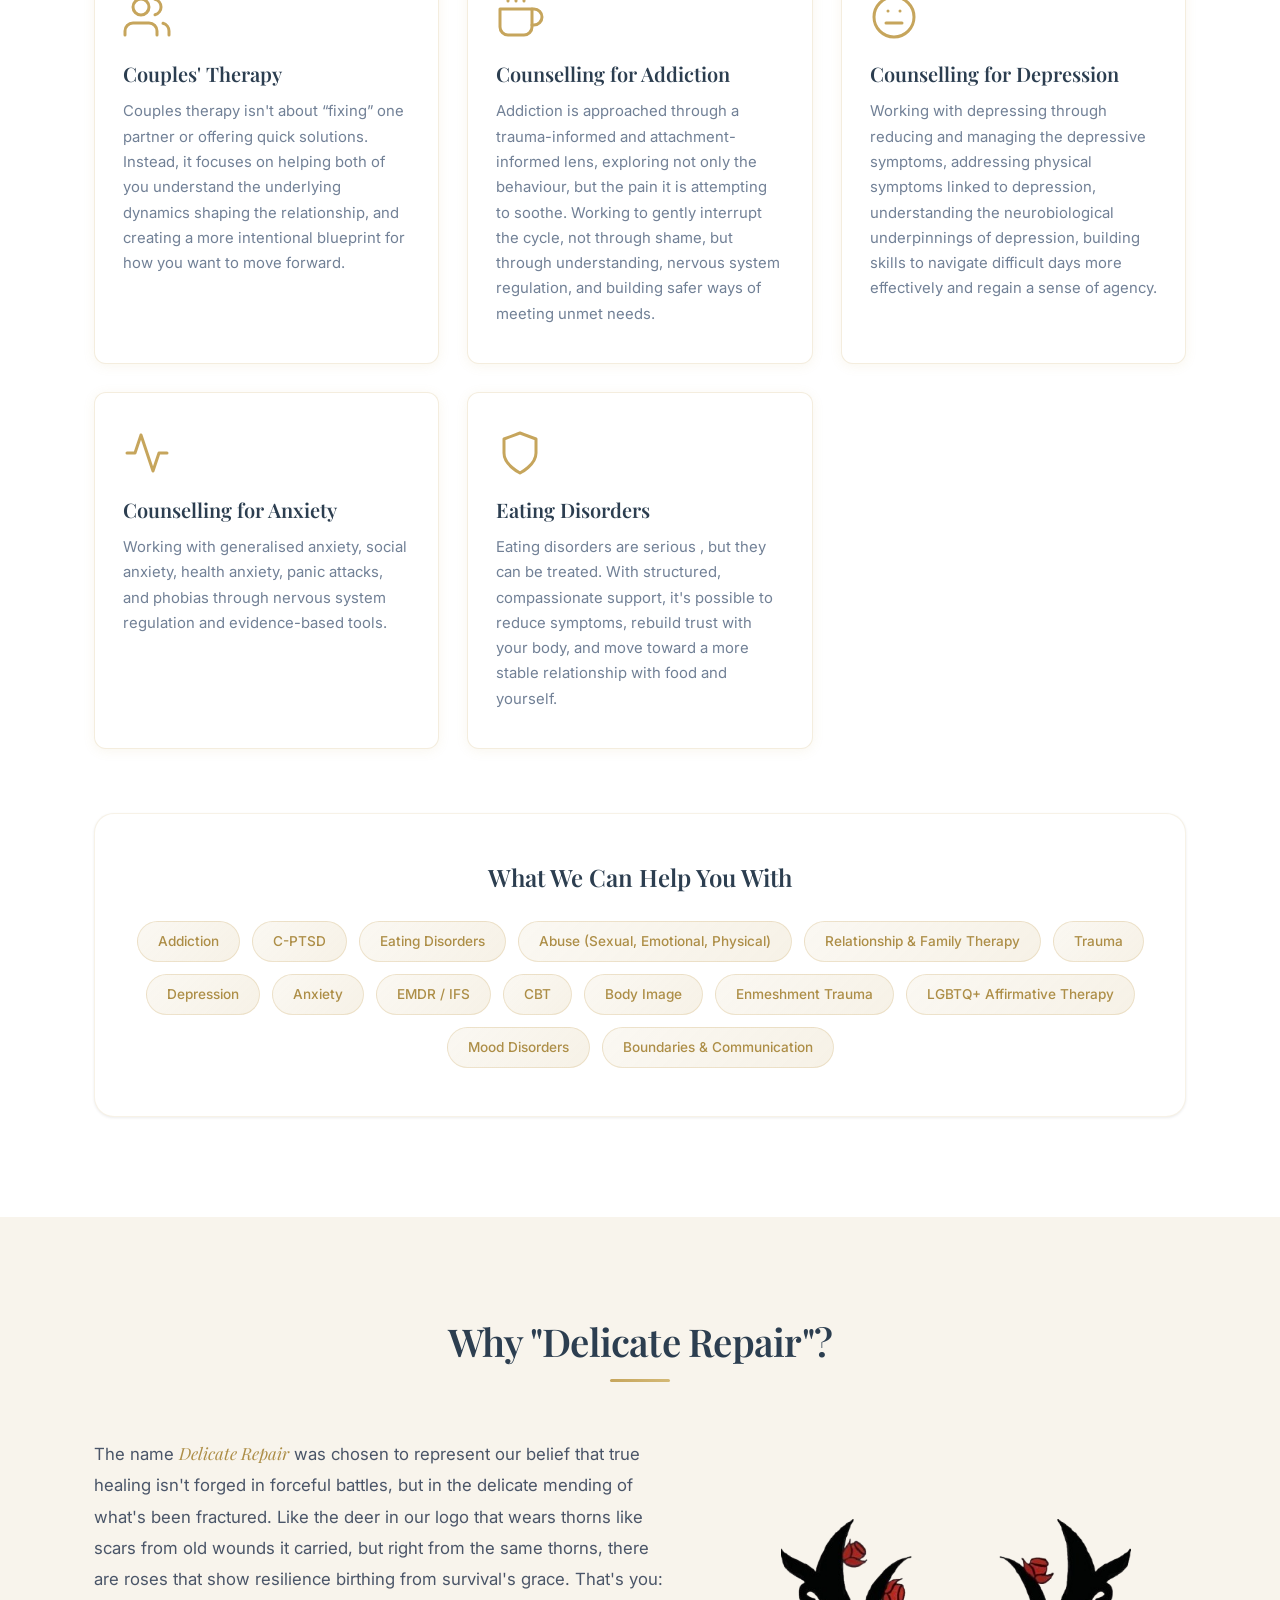
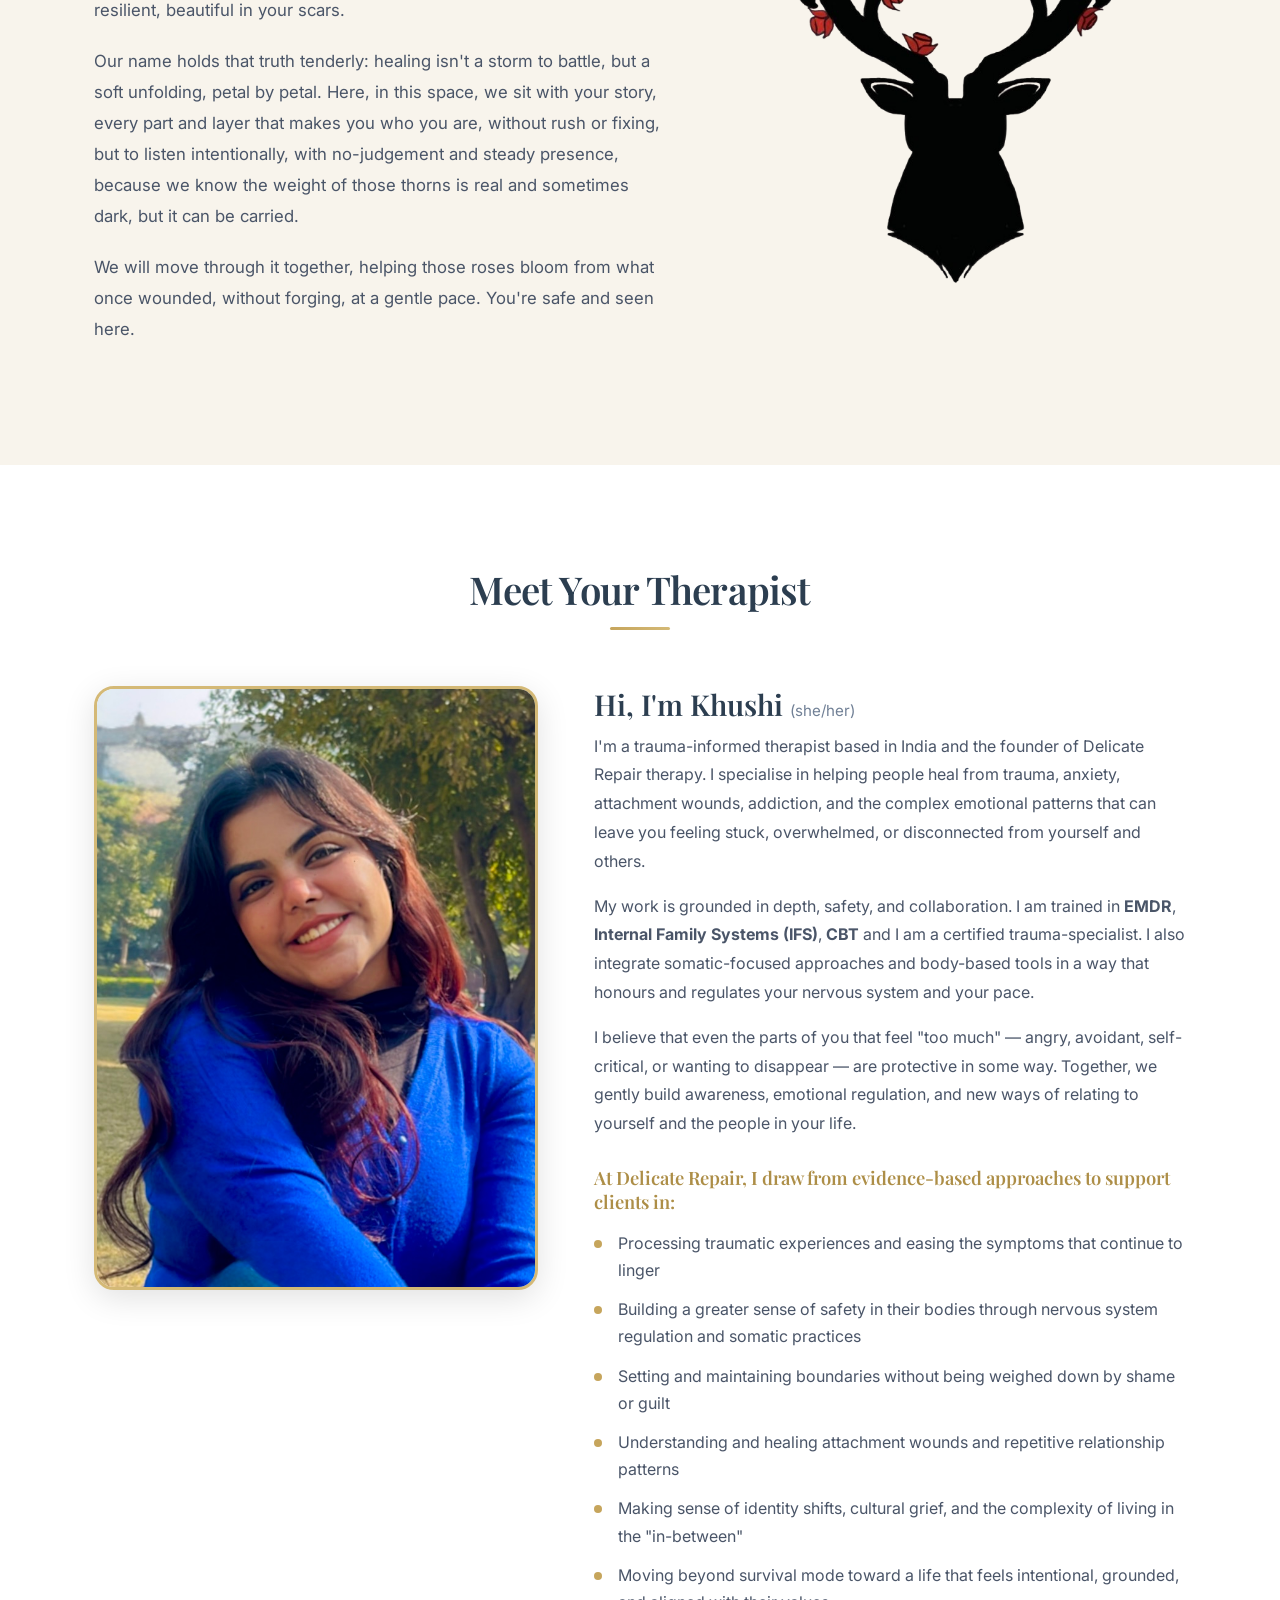
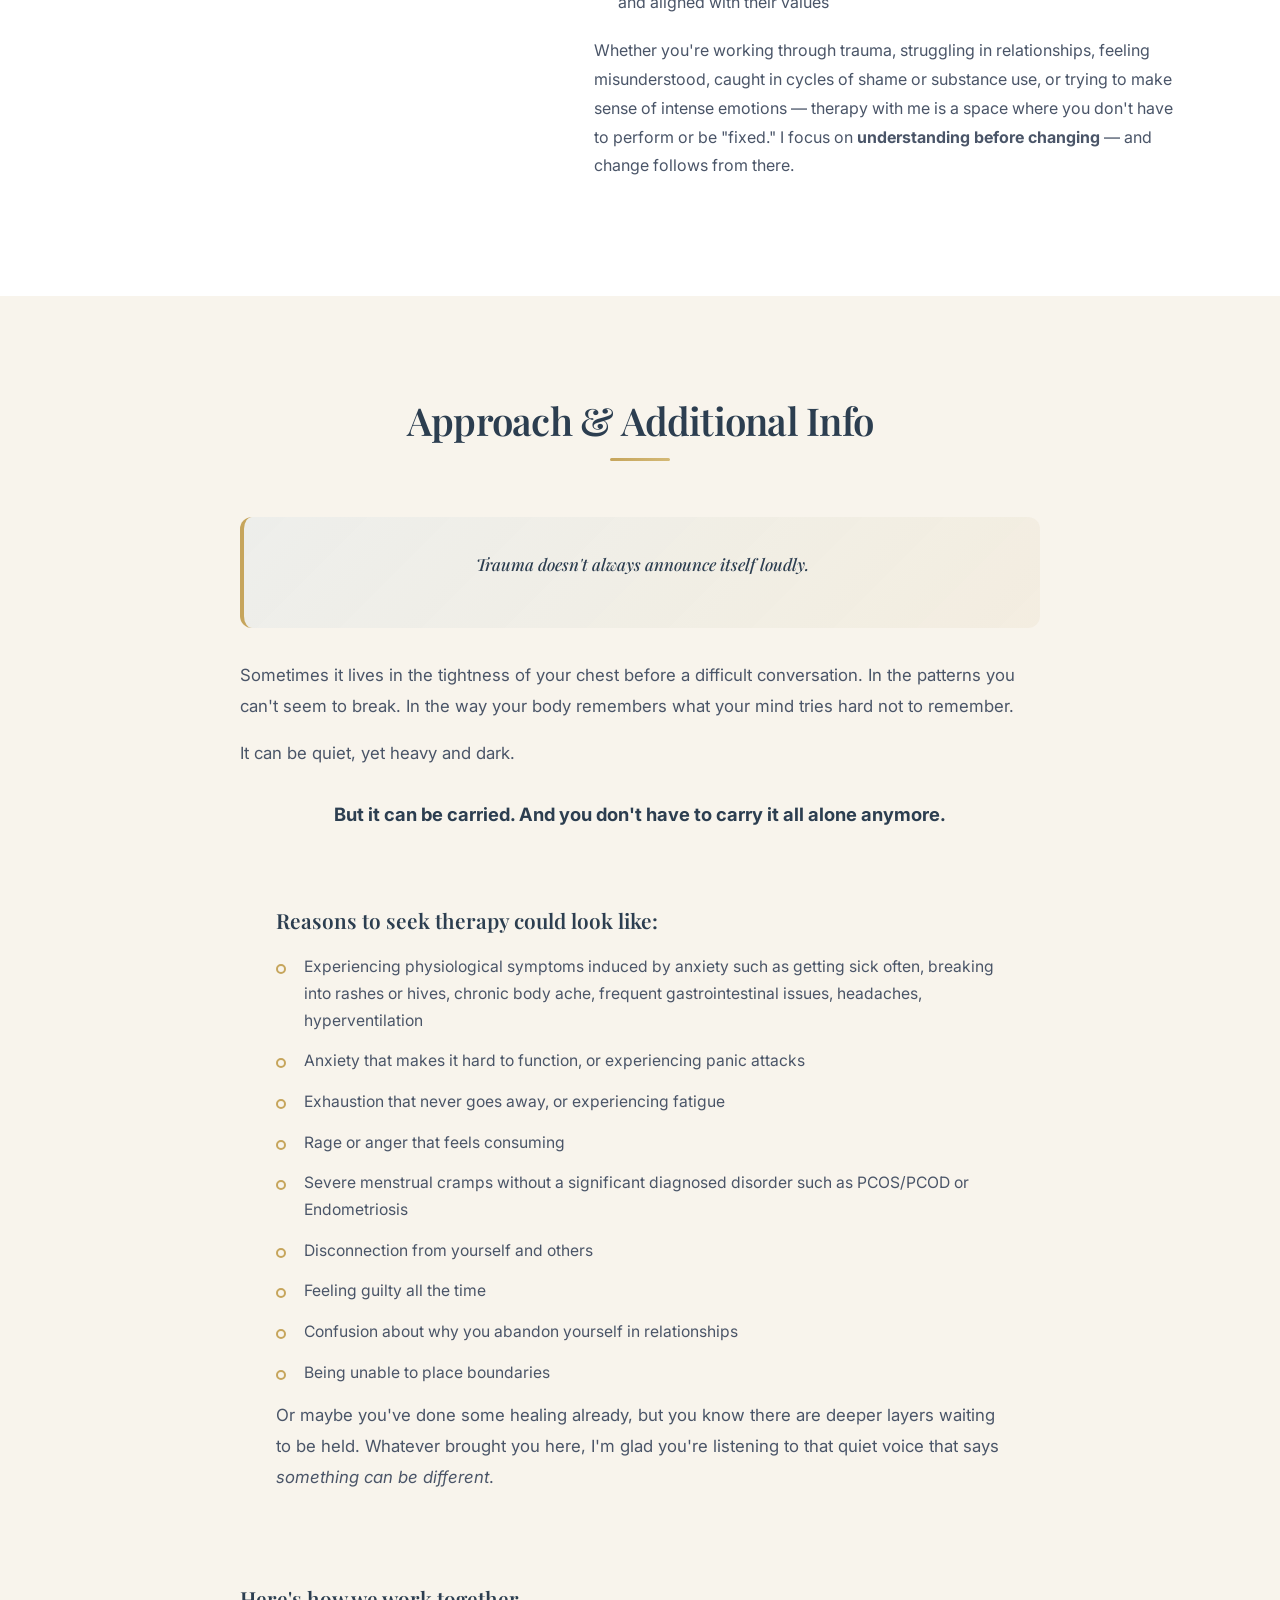
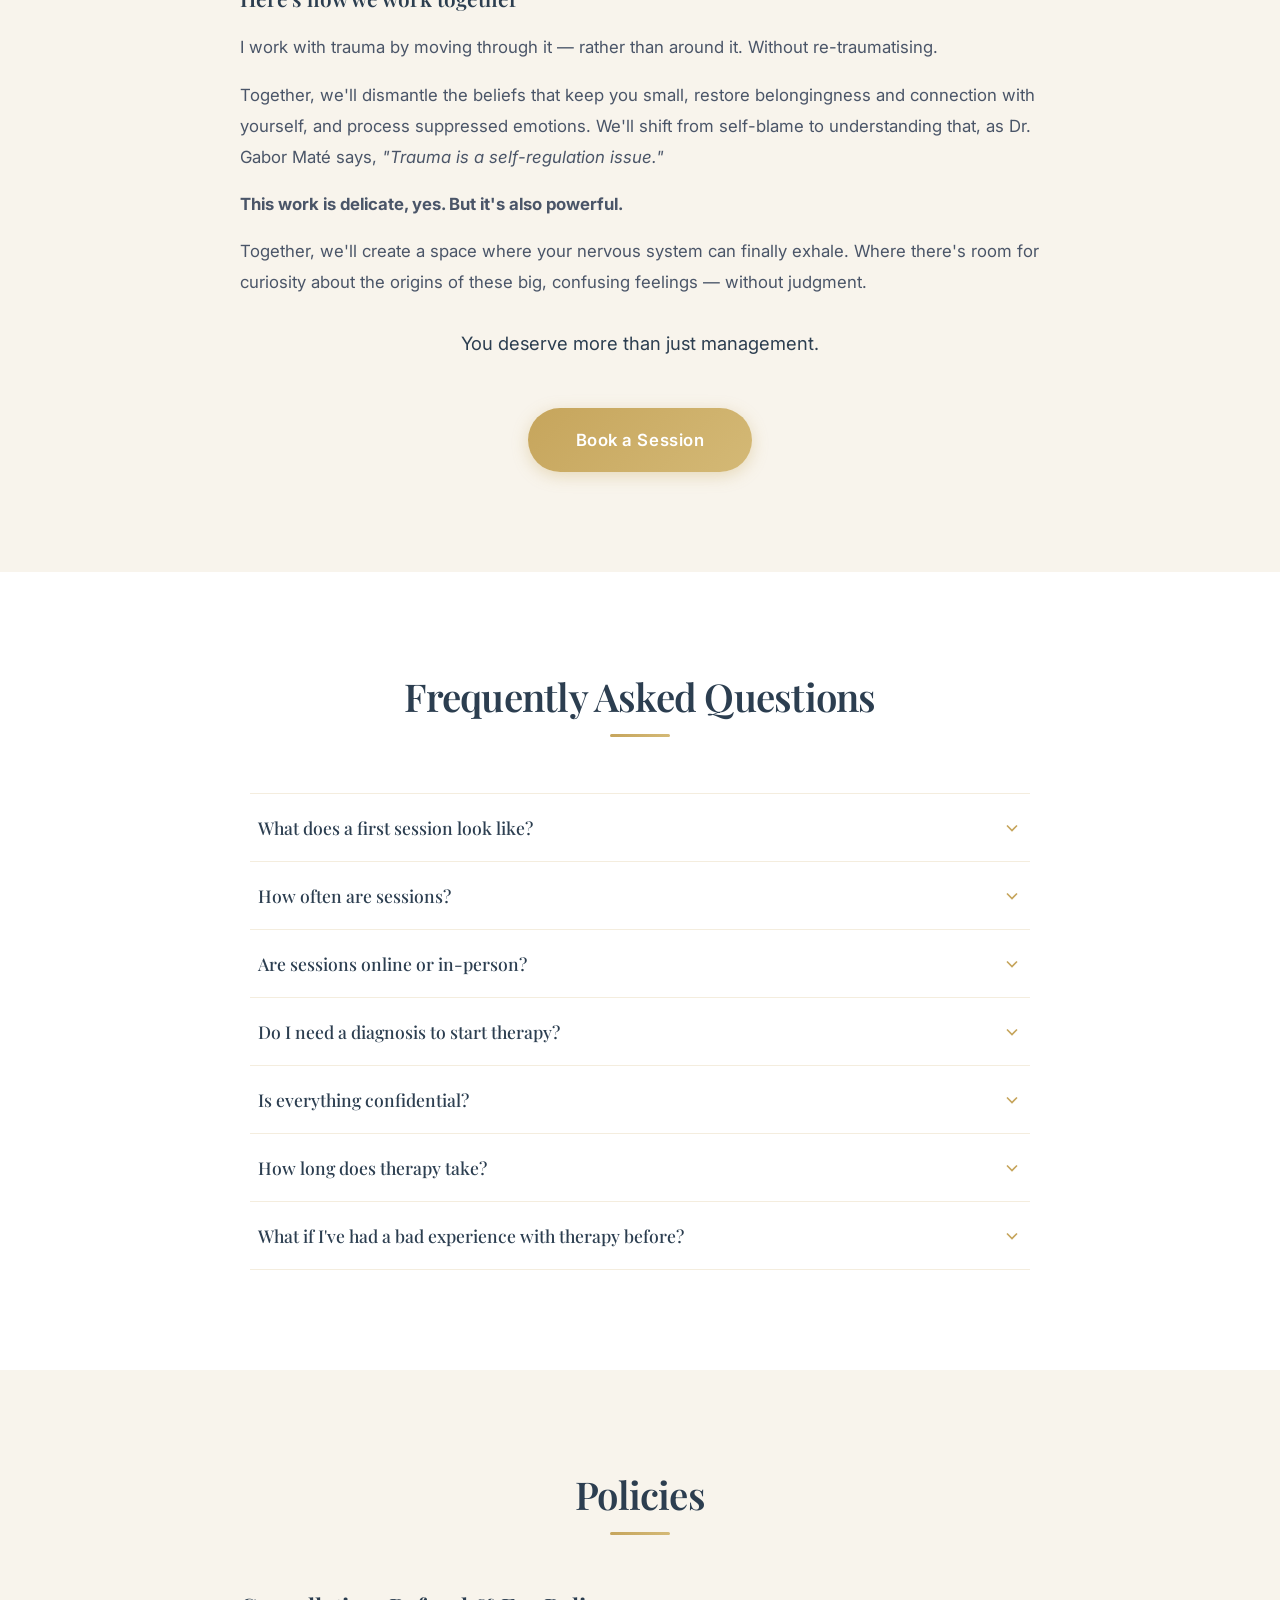
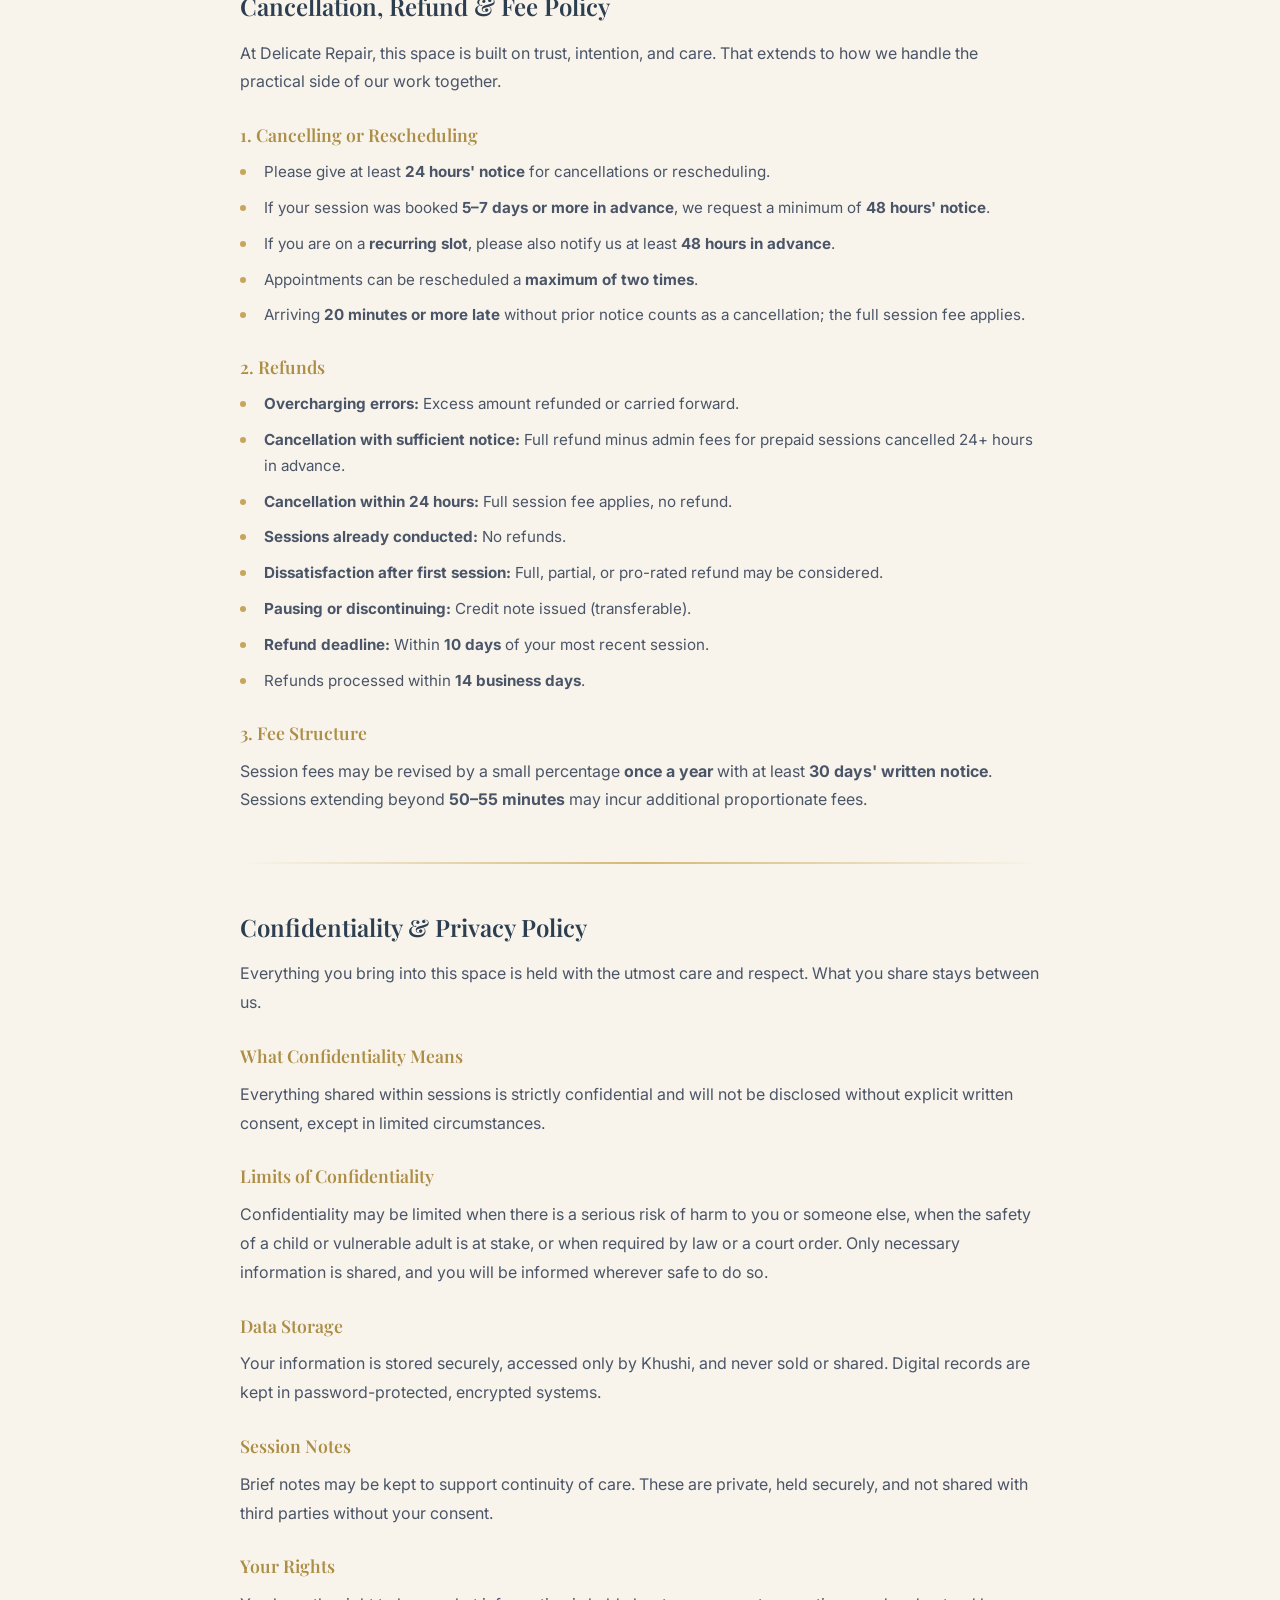
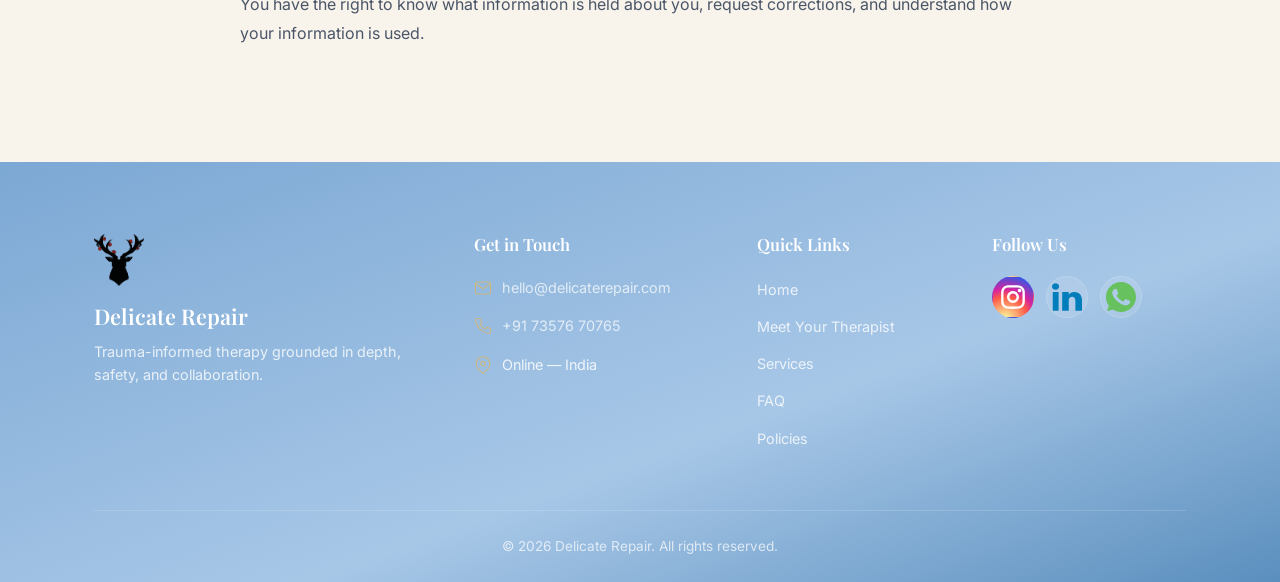
==== commit b6b6e7ca: "feat: add EMDR therapy page, new social and media assets, and implement floating action buttons with" ====
--- a/index.html
+++ b/index.html
@@ -4,7 +4,7 @@
   <meta charset="UTF-8">
   <meta name="viewport" content="width=device-width, initial-scale=1.0">
   <title>Delicate Repair — Therapy and Counselling Services</title>
-  <link rel="icon" type="image/png" href="logo.png">
+  <link rel="icon" type="image/png" href="assets/logo.png">
   <meta name="description" content="Delicate Repair Therapy — Trauma-informed, compassionate therapy by Khushi. Specialising in EMDR, IFS, CBT, couples therapy, anxiety, depression, addiction, and eating disorders.">
   <link rel="preconnect" href="https://fonts.googleapis.com">
   <link rel="preconnect" href="https://fonts.gstatic.com" crossorigin>
@@ -17,7 +17,7 @@
   <nav class="navbar" id="navbar">
     <div class="nav-container">
       <a href="#home" class="nav-brand">
-        <img src="logo.png" alt="Delicate Repair deer logo with thorns and roses" class="nav-logo">
+        <img src="assets/logo.png" alt="Delicate Repair deer logo with thorns and roses" class="nav-logo">
         <span class="nav-title">Delicate Repair</span>
       </a>
       <button class="nav-toggle" id="navToggle" aria-label="Toggle navigation">
@@ -27,8 +27,8 @@
       </button>
       <ul class="nav-links" id="navLinks">
         <li><a href="#home" class="nav-link active">Home</a></li>
+        <li><a href="#services" class="nav-link">Services</a></li>
         <li><a href="#meet-therapist" class="nav-link">Meet Your Therapist</a></li>
-        <li><a href="#services" class="nav-link">Services</a></li>
         <li class="nav-dropdown">
           <a href="#learn-more" class="nav-link nav-dropdown-toggle">Learn More
             <svg class="dropdown-arrow" viewBox="0 0 24 24" fill="none" stroke="currentColor" stroke-width="2"><polyline points="6 9 12 15 18 9"/></svg>
@@ -48,63 +48,15 @@
   <header class="hero" id="home">
     <div class="hero-overlay"></div>
     <div class="hero-content">
-      <img src="logo.png" alt="Delicate Repair main logo — deer with thorns and roses" class="hero-logo">
+      <img src="assets/logo.png" alt="Delicate Repair main logo — deer with thorns and roses" class="hero-logo">
       <h1 class="hero-headline">Delicate Repair Therapy</h1>
       <p class="hero-tagline">Trauma is real and heavy, but it can be carried. You don't have to carry that all alone anymore.</p>
       <a href="#contact" class="btn btn-accent">Book a Session</a>
     </div>
   </header>
 
-  <!-- ===================== WHY DELICATE REPAIR ===================== -->
-  <section class="section" id="about-name">
-    <div class="container">
-      <h2 class="section-title">Why "Delicate Repair"?</h2>
-      <div class="section-divider"></div>
-      <div class="about-name-content">
-        <div class="about-name-text">
-          <p>The name <em>Delicate Repair</em> was chosen to represent our belief that true healing isn't forged in forceful battles, but in the delicate mending of what's been fractured. Like the deer in our logo that wears thorns like scars from old wounds it carried, but right from the same thorns, there are roses that show resilience birthing from survival's grace. That's you: resilient, beautiful in your scars.</p>
-          <p>Our name holds that truth tenderly: healing isn't a storm to battle, but a soft unfolding, petal by petal. Here, in this space, we sit with your story, every part and layer that makes you who you are, without rush or fixing, but to listen intentionally, with no-judgement and steady presence, because we know the weight of those thorns is real and sometimes dark, but it can be carried.</p>
-          <p>We will move through it together, helping those roses bloom from what once wounded, without forging, at a gentle pace. You're safe and seen here.</p>
-        </div>
-        <div class="about-name-visual">
-          <img src="logo.png" alt="Deer with thorns and roses logo artwork" class="about-img">
-        </div>
-      </div>
-    </div>
-  </section>
-
-  <!-- ===================== MEET YOUR THERAPIST ===================== -->
-  <section class="section section-alt" id="meet-therapist">
-    <div class="container">
-      <h2 class="section-title">Meet Your Therapist</h2>
-      <div class="section-divider"></div>
-      <div class="therapist-content">
-        <div class="therapist-portrait">
-          <img src="khushi_image.JPG" alt="Portrait of Khushi, therapist and founder of Delicate Repair" class="therapist-img">
-        </div>
-        <div class="therapist-text">
-          <h3>Hi, I'm Khushi <span class="pronoun">(she/her)</span></h3>
-          <p>I'm a trauma-informed therapist based in India and the founder of Delicate Repair therapy. I specialise in helping people heal from trauma, anxiety, attachment wounds, addiction, and the complex emotional patterns that can leave you feeling stuck, overwhelmed, or disconnected from yourself and others.</p>
-          <p>My work is grounded in depth, safety, and collaboration. I am trained in <strong>EMDR</strong>, <strong>Internal Family Systems (IFS)</strong>, <strong>CBT</strong> and I am a certified trauma-specialist. I also integrate somatic-focused approaches and body-based tools in a way that honours and regulates your nervous system and your pace.</p>
-          <p>I believe that even the parts of you that feel "too much" — angry, avoidant, self-critical, or wanting to disappear — are protective in some way. Together, we gently build awareness, emotional regulation, and new ways of relating to yourself and the people in your life.</p>
-
-          <h4>At Delicate Repair, I draw from evidence-based approaches to support clients in:</h4>
-          <ul class="therapist-list">
-            <li>Processing traumatic experiences and easing the symptoms that continue to linger</li>
-            <li>Building a greater sense of safety in their bodies through nervous system regulation and somatic practices</li>
-            <li>Setting and maintaining boundaries without being weighed down by shame or guilt</li>
-            <li>Understanding and healing attachment wounds and repetitive relationship patterns</li>
-            <li>Making sense of identity shifts, cultural grief, and the complexity of living in the "in-between"</li>
-            <li>Moving beyond survival mode toward a life that feels intentional, grounded, and aligned with their values</li>
-          </ul>
-          <p>Whether you're working through trauma, struggling in relationships, feeling misunderstood, caught in cycles of shame or substance use, or trying to make sense of intense emotions — therapy with me is a space where you don't have to perform or be "fixed." I focus on <strong>understanding before changing</strong> — and change follows from there.</p>
-        </div>
-      </div>
-    </div>
-  </section>
-
-  <!-- ===================== SERVICES ===================== -->
-  <section class="section" id="services">
+   <!-- ===================== SERVICES ===================== -->
+  <section class="section section-alt" id="services">
     <div class="container">
       <h2 class="section-title">Services & Specialties</h2>
       <div class="section-divider"></div>
@@ -116,7 +68,25 @@
             <svg viewBox="0 0 24 24" fill="none" stroke="currentColor" stroke-width="1.5" stroke-linecap="round" stroke-linejoin="round"><path d="M12 2a7 7 0 0 1 7 7c0 5-7 13-7 13S5 14 5 9a7 7 0 0 1 7-7z"/><circle cx="12" cy="9" r="2.5"/></svg>
           </div>
           <h3>Trauma Therapy</h3>
-          <p>EMDR & IFS-based trauma processing. Helping your nervous system heal from both acute and complex trauma without re-traumatizing.</p>
+          <p>Trauma can leave you feeling alone, unsure who to turn to, or even questioning whether healing is possible. You might feel empty, disoriented, hypervigilant, numb, or afraid. Sometimes it feels like everything has shifted, and you don’t know where to begin.</p>
+        </div>
+
+        <!-- EMDR Therapy -->
+        <div class="service-card">
+          <div class="service-icon">
+            <svg viewBox="0 0 24 24" fill="none" stroke="currentColor" stroke-width="1.5" stroke-linecap="round" stroke-linejoin="round"><path d="M12 2a7 7 0 0 1 7 7c0 5-7 13-7 13S5 14 5 9a7 7 0 0 1 7-7z"/><circle cx="12" cy="9" r="2.5"/></svg>
+          </div>
+          <h3>EMDR Therapy</h3>
+          <p>EMDR (Eye Movement Desensitization and Reprocessing) is a trauma-focused therapy that helps the brain process distressing experiences that feel “stuck”. EMDR uses bilateral stimulation (eye movements, tapping, or alternating tones) to activate the brain’s natural processing system in a safe, contained environment.</p>
+        </div>
+
+         <!-- IFS Therapy -->
+        <div class="service-card">
+          <div class="service-icon">
+            <svg viewBox="0 0 24 24" fill="none" stroke="currentColor" stroke-width="1.5" stroke-linecap="round" stroke-linejoin="round"><path d="M12 2a7 7 0 0 1 7 7c0 5-7 13-7 13S5 14 5 9a7 7 0 0 1 7-7z"/><circle cx="12" cy="9" r="2.5"/></svg>
+          </div>
+          <h3>Internal Family Systems</h3>
+          <p>Internal Family Systems (IFS) is a powerful therapeutic approach often used in the treatment of complex trauma (C-PTSD), dissociation, and dissociative disorders. IFS is both a theory and a psychotherapy model, and many consider it a paradigm shift in how we understand the mind.</p>
         </div>
 
         <!-- Couples' Therapy -->
@@ -125,7 +95,7 @@
             <svg viewBox="0 0 24 24" fill="none" stroke="currentColor" stroke-width="1.5" stroke-linecap="round" stroke-linejoin="round"><path d="M17 21v-2a4 4 0 0 0-4-4H5a4 4 0 0 0-4 4v2"/><circle cx="9" cy="7" r="4"/><path d="M23 21v-2a4 4 0 0 0-3-3.87"/><path d="M16 3.13a4 4 0 0 1 0 7.75"/></svg>
           </div>
           <h3>Couples' Therapy</h3>
-          <p>A balanced, structured space for partners to reconnect, repair, or separate thoughtfully — exploring attachment styles, communication patterns, and conflict dynamics.</p>
+          <p>Couples therapy isn't about “fixing” one partner or offering quick solutions. Instead, it focuses on helping both of you understand the underlying dynamics shaping the relationship, and creating a more intentional blueprint for how you want to move forward.</p>
         </div>
 
         <!-- Counselling for Addiction -->
@@ -134,7 +104,7 @@
             <svg viewBox="0 0 24 24" fill="none" stroke="currentColor" stroke-width="1.5" stroke-linecap="round" stroke-linejoin="round"><path d="M18 8h1a4 4 0 0 1 0 8h-1"/><path d="M2 8h16v9a4 4 0 0 1-4 4H6a4 4 0 0 1-4-4V8z"/><line x1="6" y1="1" x2="6" y2="4"/><line x1="10" y1="1" x2="10" y2="4"/><line x1="14" y1="1" x2="14" y2="4"/></svg>
           </div>
           <h3>Counselling for Addiction</h3>
-          <p>Trauma-informed and attachment-informed support for understanding and gently interrupting addictive cycles — with compassion, not shame.</p>
+          <p>Addiction is approached through a trauma-informed and attachment-informed lens, exploring not only the behaviour, but the pain it is attempting to soothe. Working to gently interrupt the cycle, not through shame, but through understanding, nervous system regulation, and building safer ways of meeting unmet needs.</p>
         </div>
 
         <!-- Counselling for Depression -->
@@ -143,7 +113,7 @@
             <svg viewBox="0 0 24 24" fill="none" stroke="currentColor" stroke-width="1.5" stroke-linecap="round" stroke-linejoin="round"><circle cx="12" cy="12" r="10"/><path d="M8 15h8"/><line x1="9" y1="9" x2="9.01" y2="9"/><line x1="15" y1="9" x2="15.01" y2="9"/></svg>
           </div>
           <h3>Counselling for Depression</h3>
-          <p>Evidence-based treatment using ACT, CBT, mindfulness, EMDR, and IFS — helping you regain agency, reduce symptoms, and move through the heaviness.</p>
+          <p>Working with depressing through reducing and managing the depressive symptoms, addressing physical symptoms linked to depression, understanding the neurobiological underpinnings of depression, building skills to navigate difficult days more effectively and regain a sense of agency.</p>
         </div>
 
         <!-- Counselling for Anxiety -->
@@ -161,7 +131,7 @@
             <svg viewBox="0 0 24 24" fill="none" stroke="currentColor" stroke-width="1.5" stroke-linecap="round" stroke-linejoin="round"><path d="M12 22s8-4 8-10V5l-8-3-8 3v7c0 6 8 10 8 10z"/></svg>
           </div>
           <h3>Eating Disorders</h3>
-          <p>Compassionate, trauma-informed support for anorexia, bulimia, binge eating, ARFID, and disordered eating — rebuilding trust with your body.</p>
+          <p>Eating disorders are serious , but they can be treated. With structured, compassionate support, it's possible to reduce symptoms, rebuild trust with your body, and move toward a more stable relationship with food and yourself.</p>
         </div>
       </div>
 
@@ -189,8 +159,56 @@
     </div>
   </section>
 
+  <!-- ===================== WHY DELICATE REPAIR ===================== -->
+  <section class="section" id="about-name">
+    <div class="container">
+      <h2 class="section-title">Why "Delicate Repair"?</h2>
+      <div class="section-divider"></div>
+      <div class="about-name-content">
+        <div class="about-name-text">
+          <p>The name <em>Delicate Repair</em> was chosen to represent our belief that true healing isn't forged in forceful battles, but in the delicate mending of what's been fractured. Like the deer in our logo that wears thorns like scars from old wounds it carried, but right from the same thorns, there are roses that show resilience birthing from survival's grace. That's you: resilient, beautiful in your scars.</p>
+          <p>Our name holds that truth tenderly: healing isn't a storm to battle, but a soft unfolding, petal by petal. Here, in this space, we sit with your story, every part and layer that makes you who you are, without rush or fixing, but to listen intentionally, with no-judgement and steady presence, because we know the weight of those thorns is real and sometimes dark, but it can be carried.</p>
+          <p>We will move through it together, helping those roses bloom from what once wounded, without forging, at a gentle pace. You're safe and seen here.</p>
+        </div>
+        <div class="about-name-visual">
+          <img src="assets/logo.png" alt="Deer with thorns and roses logo artwork" class="about-img">
+        </div>
+      </div>
+    </div>
+  </section>
+
+  <!-- ===================== MEET YOUR THERAPIST ===================== -->
+  <section class="section section-alt" id="meet-therapist">
+    <div class="container">
+      <h2 class="section-title">Meet Your Therapist</h2>
+      <div class="section-divider"></div>
+      <div class="therapist-content">
+        <div class="therapist-portrait">
+          <img src="assets/khushi_image.JPG" alt="Portrait of Khushi, therapist and founder of Delicate Repair" class="therapist-img">
+        </div>
+        <div class="therapist-text">
+          <h3>Hi, I'm Khushi <span class="pronoun">(she/her)</span></h3>
+          <p>I'm a trauma-informed therapist based in India and the founder of Delicate Repair therapy. I specialise in helping people heal from trauma, anxiety, attachment wounds, addiction, and the complex emotional patterns that can leave you feeling stuck, overwhelmed, or disconnected from yourself and others.</p>
+          <p>My work is grounded in depth, safety, and collaboration. I am trained in <strong>EMDR</strong>, <strong>Internal Family Systems (IFS)</strong>, <strong>CBT</strong> and I am a certified trauma-specialist. I also integrate somatic-focused approaches and body-based tools in a way that honours and regulates your nervous system and your pace.</p>
+          <p>I believe that even the parts of you that feel "too much" — angry, avoidant, self-critical, or wanting to disappear — are protective in some way. Together, we gently build awareness, emotional regulation, and new ways of relating to yourself and the people in your life.</p>
+
+          <h4>At Delicate Repair, I draw from evidence-based approaches to support clients in:</h4>
+          <ul class="therapist-list">
+            <li>Processing traumatic experiences and easing the symptoms that continue to linger</li>
+            <li>Building a greater sense of safety in their bodies through nervous system regulation and somatic practices</li>
+            <li>Setting and maintaining boundaries without being weighed down by shame or guilt</li>
+            <li>Understanding and healing attachment wounds and repetitive relationship patterns</li>
+            <li>Making sense of identity shifts, cultural grief, and the complexity of living in the "in-between"</li>
+            <li>Moving beyond survival mode toward a life that feels intentional, grounded, and aligned with their values</li>
+          </ul>
+          <p>Whether you're working through trauma, struggling in relationships, feeling misunderstood, caught in cycles of shame or substance use, or trying to make sense of intense emotions — therapy with me is a space where you don't have to perform or be "fixed." I focus on <strong>understanding before changing</strong> — and change follows from there.</p>
+        </div>
+      </div>
+    </div>
+  </section>
+
   <!-- ===================== LEARN MORE ===================== -->
-  <section class="section section-alt" id="learn-more">
+  <section class="section" id="learn-more">
     <div class="container">
       <h2 class="section-title">Approach & Additional Info</h2>
       <div class="section-divider"></div>
@@ -237,7 +255,7 @@
   </section>
 
   <!-- ===================== FAQ ===================== -->
-  <section class="section" id="faq">
+  <section class="section section-alt" id="faq">
     <div class="container">
       <h2 class="section-title">Frequently Asked Questions</h2>
       <div class="section-divider"></div>
@@ -317,7 +335,7 @@
   </section>
 
   <!-- ===================== POLICIES ===================== -->
-  <section class="section section-alt" id="policies">
+  <section class="section" id="policies">
     <div class="container">
       <h2 class="section-title">Policies</h2>
       <div class="section-divider"></div>
@@ -384,7 +402,7 @@
     <div class="container">
       <div class="footer-grid">
         <div class="footer-brand">
-          <img src="logo.png" alt="Delicate Repair logo" class="footer-logo">
+          <img src="assets/logo.png" alt="Delicate Repair logo" class="footer-logo">
           <h3>Delicate Repair</h3>
           <p>Trauma-informed therapy grounded in depth, safety, and collaboration.</p>
         </div>
@@ -398,7 +416,7 @@
             </li>
             <li>
               <svg viewBox="0 0 24 24" fill="none" stroke="currentColor" stroke-width="1.5"><path d="M22 16.92v3a2 2 0 0 1-2.18 2 19.79 19.79 0 0 1-8.63-3.07 19.5 19.5 0 0 1-6-6 19.79 19.79 0 0 1-3.07-8.67A2 2 0 0 1 4.11 2h3a2 2 0 0 1 2 1.72 12.84 12.84 0 0 0 .7 2.81 2 2 0 0 1-.45 2.11L8.09 9.91a16 16 0 0 0 6 6l1.27-1.27a2 2 0 0 1 2.11-.45 12.84 12.84 0 0 0 2.81.7A2 2 0 0 1 22 16.92z"/></svg>
-              <a href="tel:+910000000000">+91 00000 00000</a>
+              <a href="tel:+917357670765">+91 73576 70765</a>
             </li>
             <li>
               <svg viewBox="0 0 24 24" fill="none" stroke="currentColor" stroke-width="1.5"><path d="M21 10c0 7-9 13-9 13s-9-6-9-13a9 9 0 0 1 18 0z"/><circle cx="12" cy="10" r="3"/></svg>
@@ -421,14 +439,14 @@
         <div class="footer-social">
           <h4>Follow Us</h4>
           <div class="social-icons">
-            <a href="https://www.instagram.com/delicate.repair.therapy/" target="_blank" rel="noopener noreferrer" aria-label="Instagram" class="social-icon">
-              <svg viewBox="0 0 24 24" fill="none" stroke="currentColor" stroke-width="1.5"><rect x="2" y="2" width="20" height="20" rx="5" ry="5"/><path d="M16 11.37A4 4 0 1 1 12.63 8 4 4 0 0 1 16 11.37z"/><line x1="17.5" y1="6.5" x2="17.51" y2="6.5"/></svg>
+            <a href="https://www.instagram.com/delicate.repair.therapy/" target="_blank" rel="noopener noreferrer" aria-label="Instagram" class="social-icon social-instagram">
+              <img src="assets/instagram-1-svgrepo-com.svg" alt="Instagram" class="social-icon-img">
             </a>
             <a href="https://www.linkedin.com/company/delicate-repair-therapy/" target="_blank" rel="noopener noreferrer" aria-label="LinkedIn" class="social-icon">
-              <svg viewBox="0 0 24 24" fill="none" stroke="currentColor" stroke-width="1.5"><path d="M16 8a6 6 0 0 1 6 6v7h-4v-7a2 2 0 0 0-2-2 2 2 0 0 0-2 2v7h-4v-7a6 6 0 0 1 6-6z"/><rect x="2" y="9" width="4" height="12"/><circle cx="4" cy="4" r="2"/></svg>
+              <img src="assets/linkedin-color-svgrepo-com.svg" alt="LinkedIn" class="social-icon-img">
             </a>
-            <a href="https://wa.me/919599902973" target="_blank" rel="noopener noreferrer" aria-label="WhatsApp" class="social-icon">
-              <img src="whatsapp-svgrepo-com.svg" alt="WhatsApp" class="social-icon-img">
+            <a href="https://wa.me/+917357670765" target="_blank" rel="noopener noreferrer" aria-label="WhatsApp" class="social-icon">
+              <img src="assets/whatsapp-color-svgrepo-com.svg" alt="WhatsApp" class="social-icon-img">
             </a>
           </div>
         </div>
@@ -439,6 +457,24 @@
       </div>
     </div>
   </footer>
+
+  <!-- ===================== FLOATING ACTION BUTTONS ===================== -->
+  <div class="floating-actions">
+    <!-- Phone -->
+    <a href="tel:+917357670765" class="floating-btn floating-phone" aria-label="Call Delicate Repair">
+      <svg viewBox="0 0 24 24" fill="none" class="floating-svg-icon" stroke="currentColor" stroke-width="2" stroke-linecap="round" stroke-linejoin="round"><path d="M22 16.92v3a2 2 0 0 1-2.18 2 19.79 19.79 0 0 1-8.63-3.07 19.5 19.5 0 0 1-6-6 19.79 19.79 0 0 1-3.07-8.67A2 2 0 0 1 4.11 2h3a2 2 0 0 1 2 1.72 12.84 12.84 0 0 0 .7 2.81 2 2 0 0 1-.45 2.11L8.09 9.91a16 16 0 0 0 6 6l1.27-1.27a2 2 0 0 1 2.11-.45 12.84 12.84 0 0 0 2.81.7A2 2 0 0 1 22 16.92z"/></svg>
+    </a>
+
+    <!-- WhatsApp -->
+    <a href="https://wa.me/+917357670765" class="floating-btn floating-whatsapp" target="_blank" rel="noopener noreferrer" aria-label="Chat with Delicate Repair on WhatsApp">
+      <img src="assets/whatsapp-color-svgrepo-com.svg" alt="WhatsApp" class="floating-icon">
+    </a>
+
+    <!-- Instagram -->
+    <a href="https://www.instagram.com/delicate.repair.therapy/" class="floating-btn floating-instagram" target="_blank" rel="noopener noreferrer" aria-label="Visit Delicate Repair on Instagram">
+      <img src="assets/instagram-1-svgrepo-com.svg" alt="Instagram" class="floating-icon">
+    </a>
+  </div>
 
   <script src="script.js"></script>
 </body>
--- a/styles.css
+++ b/styles.css
@@ -917,14 +917,30 @@
   box-shadow: 0 4px 16px rgba(198, 165, 92, 0.4);
 }
 
+.social-icon.social-instagram {
+  background: radial-gradient(circle at 30% 107%, #fdf497 0%, #fdf497 5%, #fd5949 45%, #d6249f 60%, #285AEB 90%);
+  border-color: transparent;
+}
+
+.social-icon.social-instagram:hover {
+  background: radial-gradient(circle at 30% 107%, #fdf497 0%, #fdf497 5%, #fd5949 45%, #d6249f 60%, #285AEB 90%);
+  border-color: transparent;
+  box-shadow: 0 4px 16px rgba(214, 36, 159, 0.4);
+}
+
+.social-icon.social-instagram .social-icon-img {
+  width: 38px;
+  height: 38px;
+}
+
 .social-icon svg {
-  width: 20px;
-  height: 20px;
+  width: 30px;
+  height: 30px;
 }
 
 .social-icon-img {
-  width: 22px;
-  height: 22px;
+  width: 30px;
+  height: 30px;
   object-fit: contain;
 }
 
@@ -1143,3 +1159,95 @@
     padding: 18px 4px;
   }
 }
+
+/* =====================================================
+   FLOATING ACTION BUTTONS
+   ===================================================== */
+.floating-actions {
+  position: fixed;
+  bottom: 24px;
+  right: 24px;
+  display: flex;
+  flex-direction: column;
+  gap: 12px;
+  z-index: 999;
+}
+
+.floating-btn {
+  width: 60px;
+  height: 60px;
+  border-radius: 50%;
+  box-shadow: 0 4px 16px rgba(0, 0, 0, 0.15);
+  display: flex;
+  align-items: center;
+  justify-content: center;
+  transition: all var(--transition);
+  border: 2px solid #ffffff;
+}
+
+.floating-btn:hover {
+  transform: translateY(-4px) scale(1.05);
+}
+
+.floating-whatsapp {
+  background-color: #25D366;
+}
+.floating-whatsapp:hover {
+  box-shadow: 0 8px 24px rgba(37, 211, 102, 0.4);
+}
+
+.floating-instagram {
+  background: radial-gradient(circle at 30% 107%, #fdf497 0%, #fdf497 5%, #fd5949 45%, #d6249f 60%, #285AEB 90%);
+}
+.floating-instagram:hover {
+  box-shadow: 0 8px 24px rgba(214, 36, 159, 0.4);
+}
+.floating-instagram .floating-icon {
+  width: 52px;
+  height: 52px;
+}
+
+.floating-phone {
+  background-color: var(--accent);
+  color: var(--text-on-accent);
+}
+.floating-phone:hover {
+  box-shadow: 0 8px 24px rgba(198, 165, 92, 0.4);
+}
+
+.floating-icon {
+  width: 34px;
+  height: 34px;
+  object-fit: contain;
+  filter: brightness(0) invert(1);
+}
+
+.floating-svg-icon {
+  width: 28px;
+  height: 28px;
+  stroke: #ffffff;
+}
+
+@media (max-width: 480px) {
+  .floating-actions {
+    bottom: 20px;
+    right: 20px;
+    gap: 10px;
+  }
+  .floating-btn {
+    width: 50px;
+    height: 50px;
+  }
+  .floating-icon {
+    width: 28px;
+    height: 28px;
+  }
+  .floating-instagram .floating-icon {
+    width: 44px;
+    height: 44px;
+  }
+  .floating-svg-icon {
+    width: 24px;
+    height: 24px;
+  }
+}
